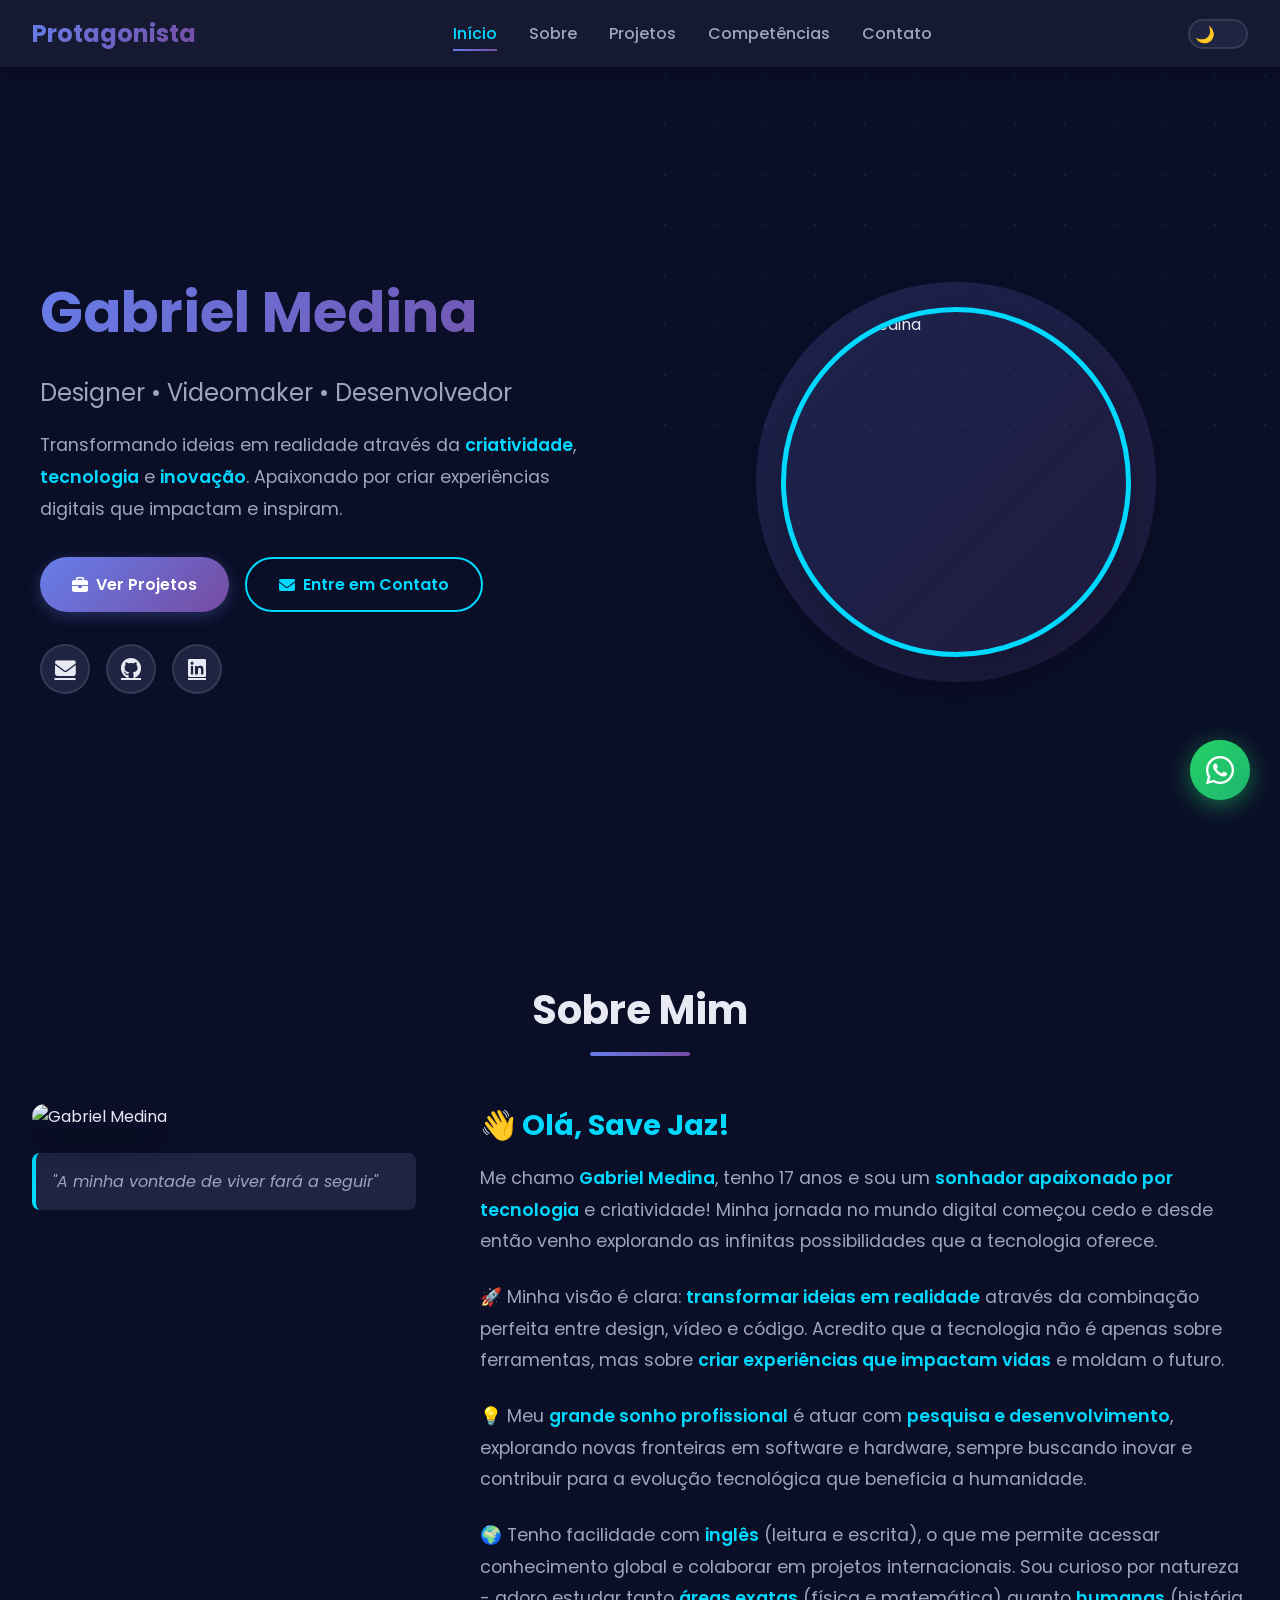
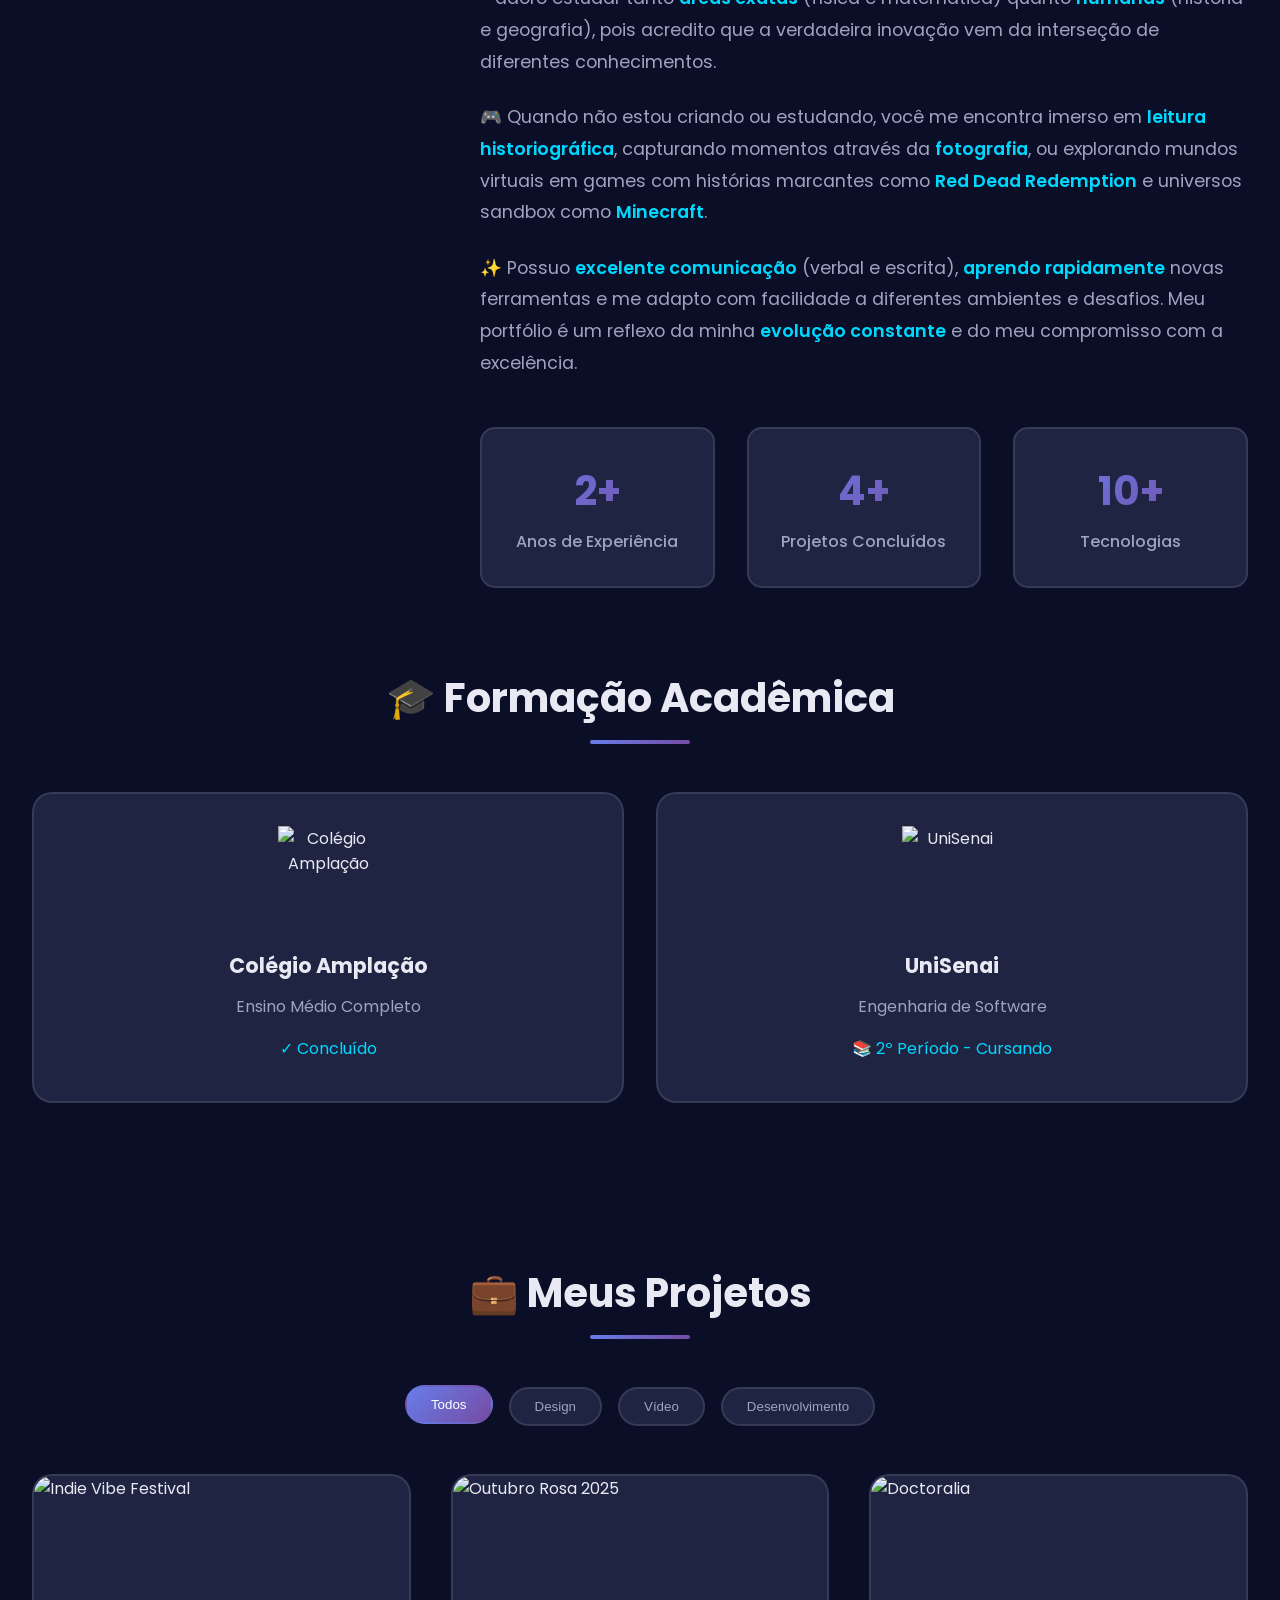
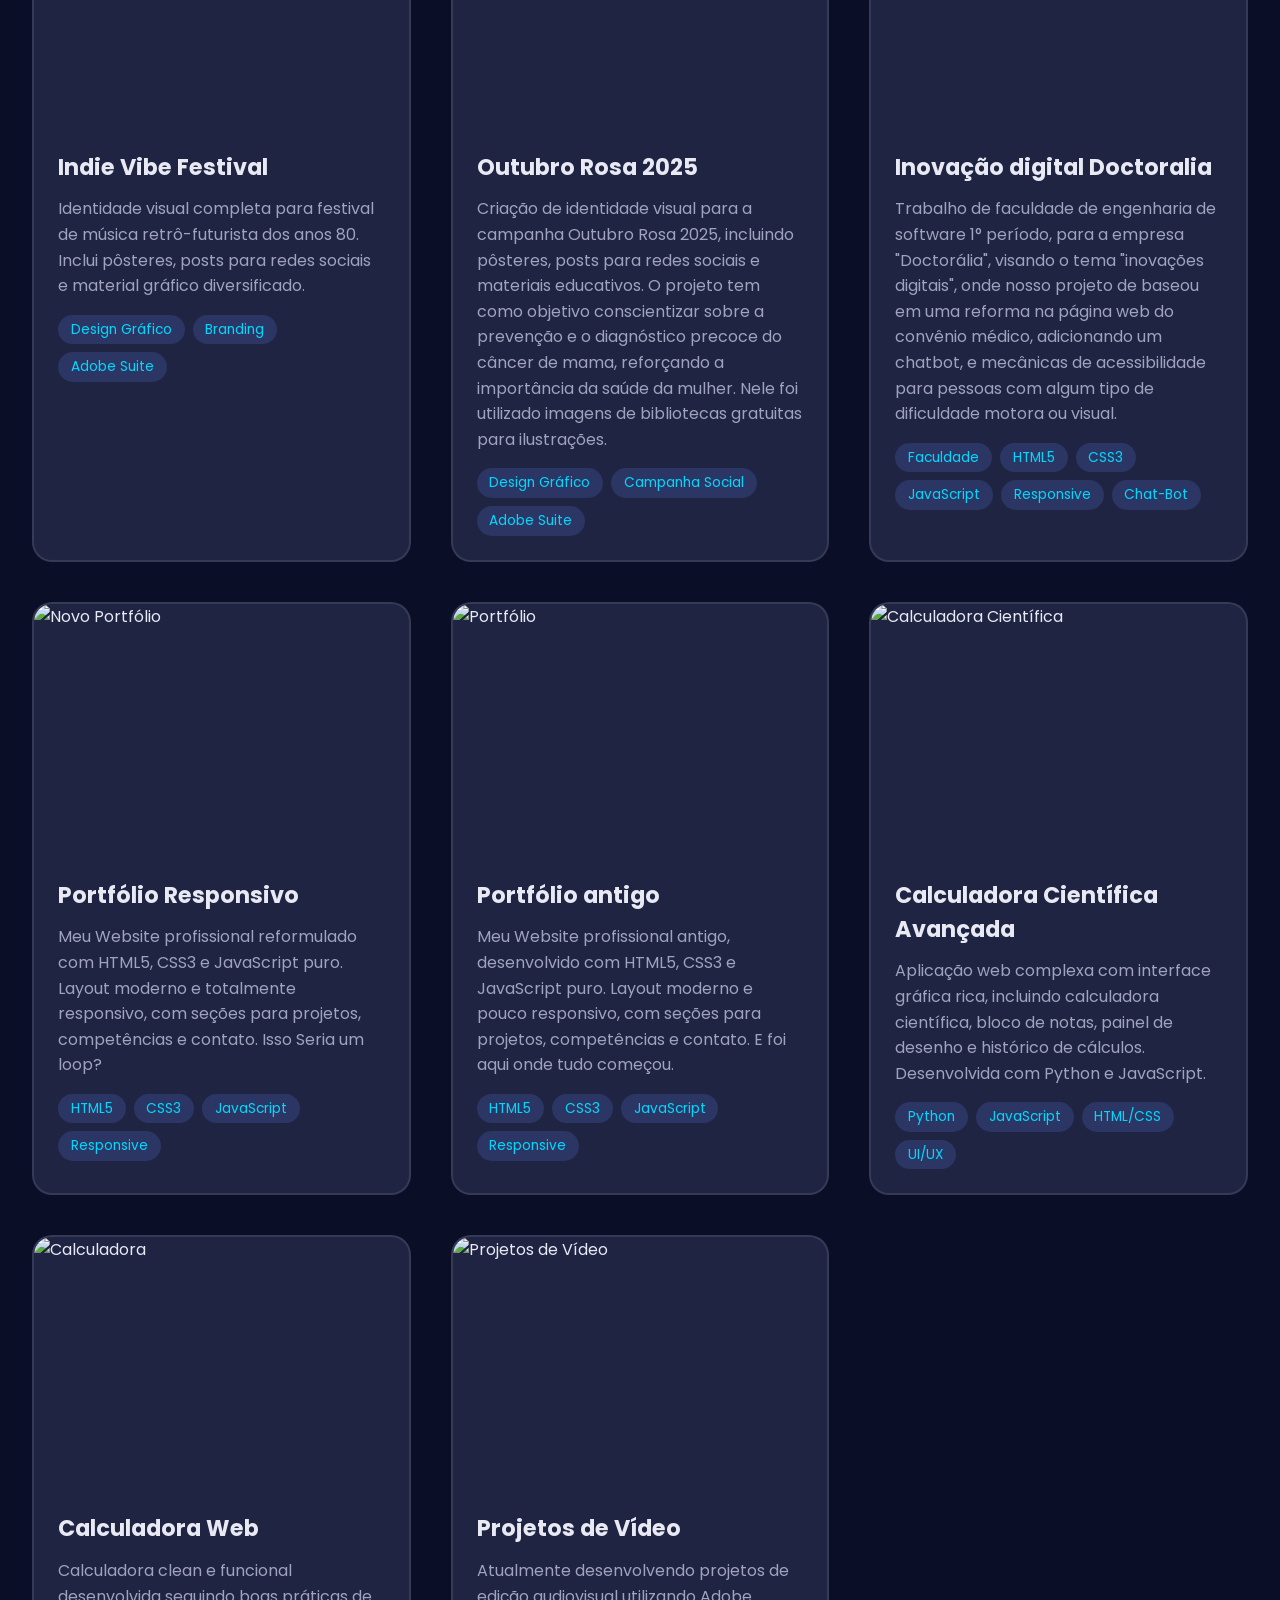
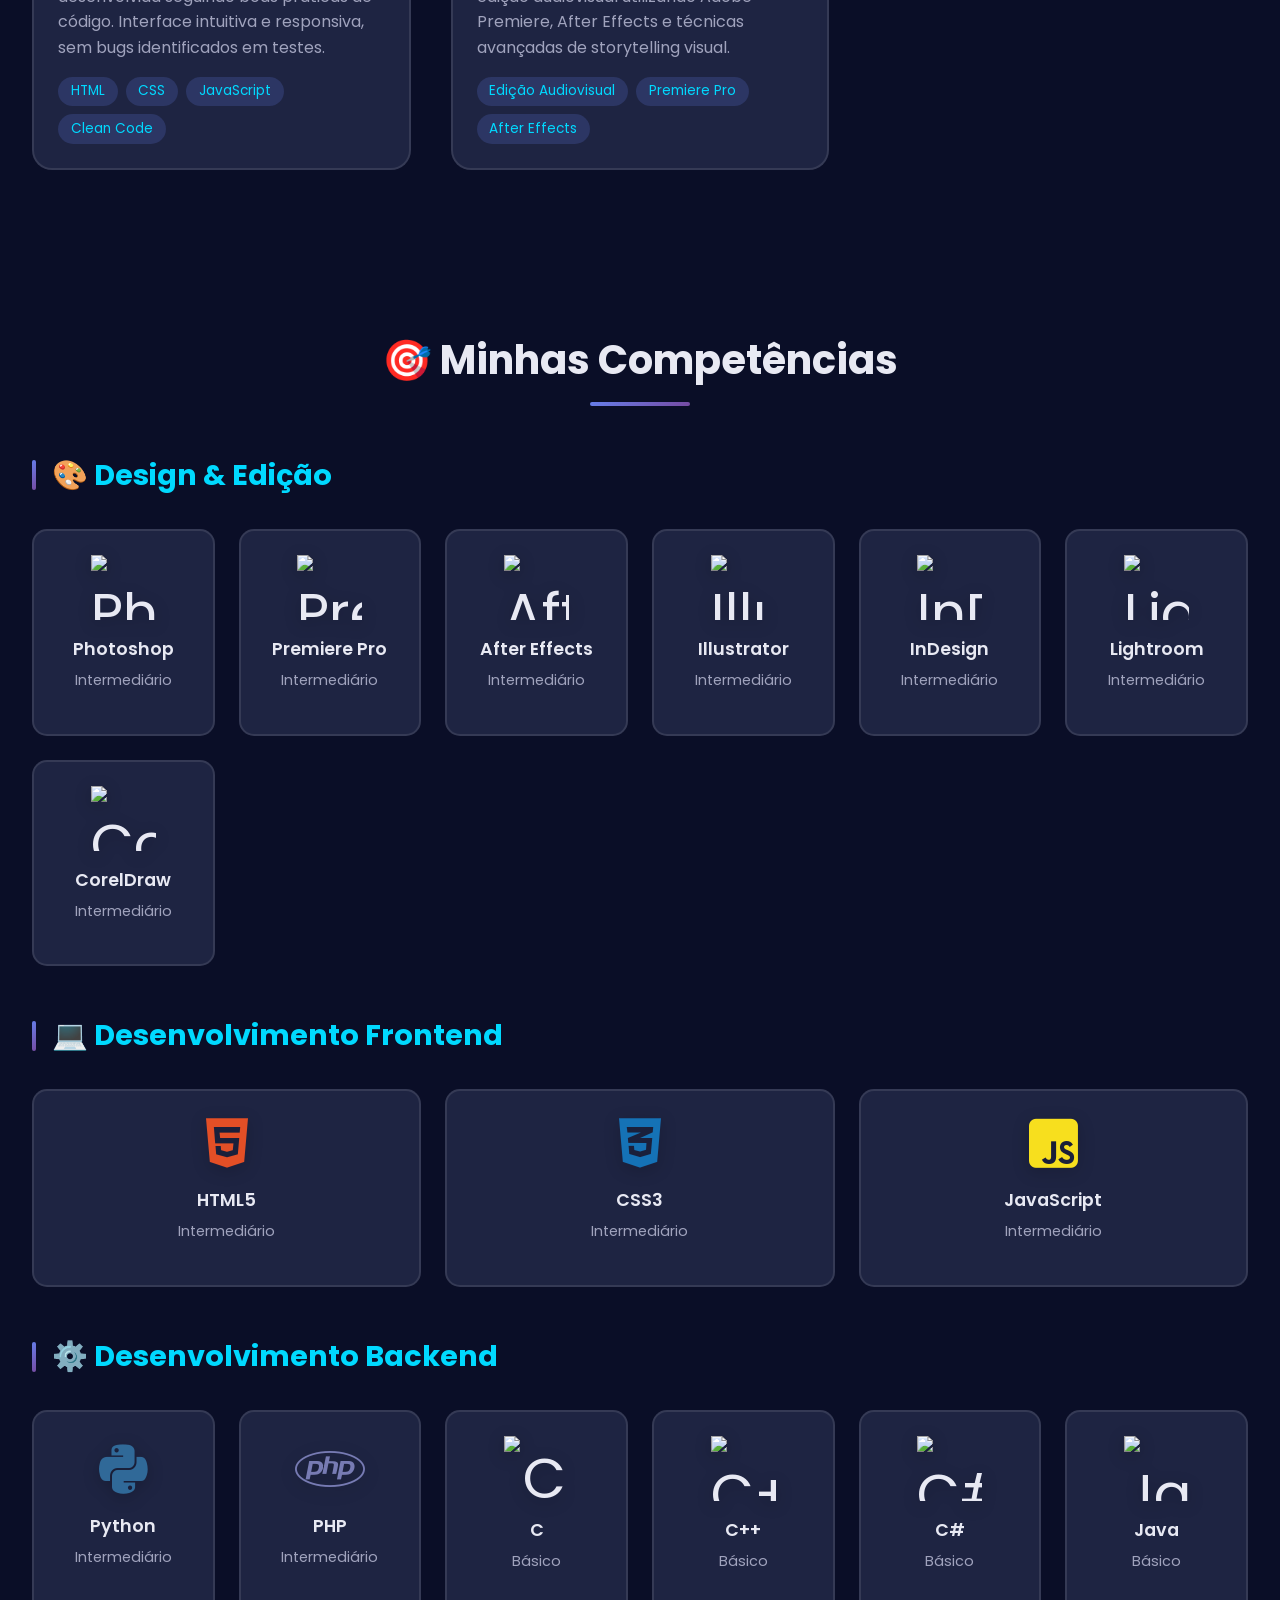
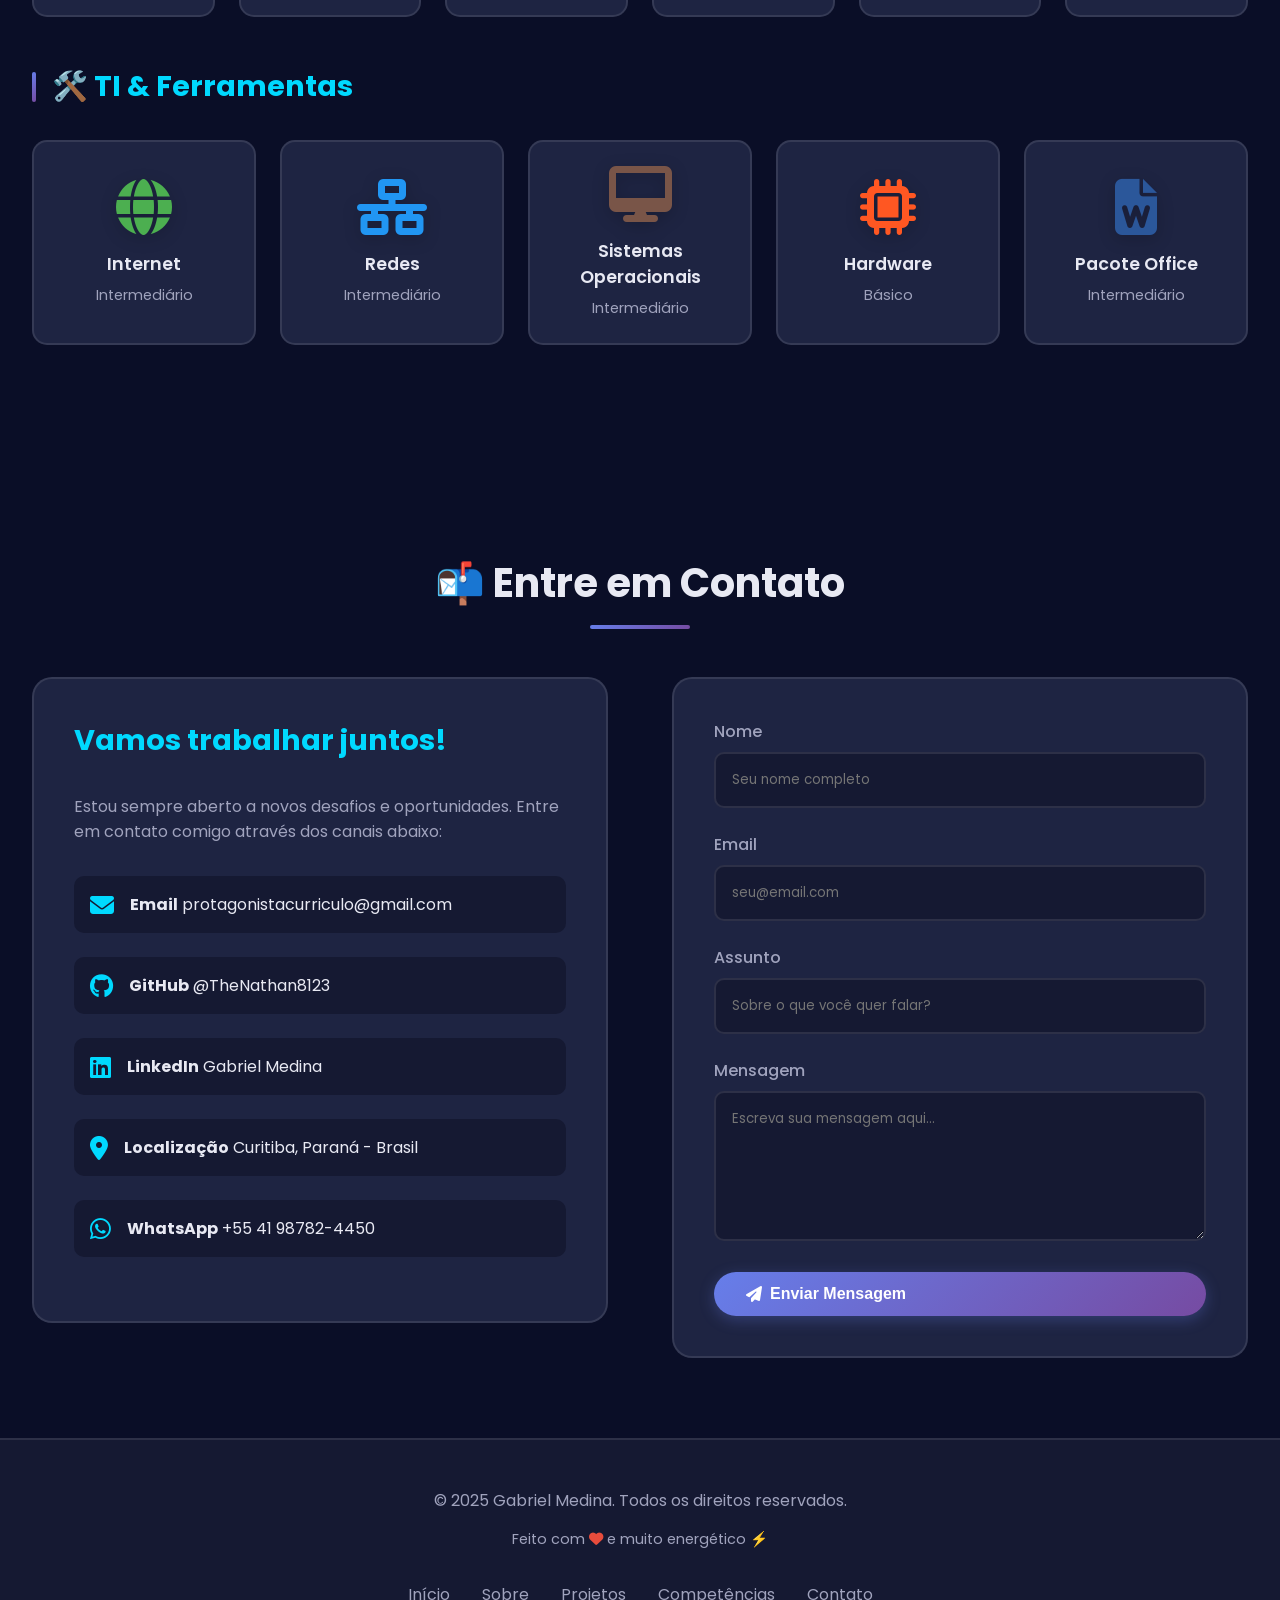
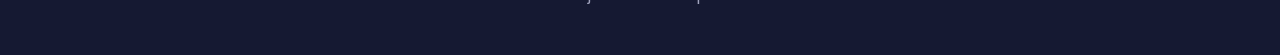
==== index.html @ df94a6fd "arrumando foto de perfil e adicionando projeto Doctoralia" ====
<!DOCTYPE html>
<html lang="pt-BR">

<head>
  <meta charset="UTF-8">
  <meta name="viewport" content="width=device-width, initial-scale=1.0">
  <title>Gabriel Medina | Portfólio Profissional</title>

  <!-- Font Awesome para ícones -->
  <link rel="stylesheet" href="https://cdnjs.cloudflare.com/ajax/libs/font-awesome/6.4.0/css/all.min.css">

  <!-- Google Fonts -->
  <link
    href="https://fonts.googleapis.com/css2?family=Poppins:wght@300;400;600;700&family=Fira+Code:wght@400;500&display=swap"
    rel="stylesheet">

  <!-- CSSPORT -->
  <link rel="stylesheet" href="portfolio.css">

</head>

<body>

  <!-- ==========================================
       HEADER COM NAVEGAÇÃO E THEME TOGGLE
       ========================================== -->
  <header>
    <div class="header-container">
      <div class="logo">Protagonista
      </div>


      <!-- Menu de navegação -->
      <nav id="nav-menu">
        <a href="#hero" class="nav-link active">Início</a>
        <a href="#about" class="nav-link">Sobre</a>
        <a href="#projects" class="nav-link">Projetos</a>
        <a href="#skills" class="nav-link">Competências</a>
        <a href="#contact" class="nav-link">Contato</a>
      </nav>

      <!-- Toggle de Tema e Menu Mobile -->
      <div style="display: flex; align-items: center; gap: 1rem;">
        <div class="theme-toggle" id="theme-toggle"></div>
        <div class="menu-toggle" id="menu-toggle">
          <i class="fas fa-bars"></i>
        </div>
      </div>
    </div>
  </header>

  <!-- ==========================================
       HERO SECTION (Tela Inicial)
       ========================================== -->
  <section class="hero" id="hero">
    <div class="hero-content">
      <!-- Texto principal -->
      <div class="hero-text animate-in">
        <h1>Gabriel Medina</h1>
        <p class="subtitle">Designer • Videomaker • Desenvolvedor</p>
        <p>
          Transformando ideias em realidade através da <span class="highlight">criatividade</span>,
          <span class="highlight">tecnologia</span> e <span class="highlight">inovação</span>.
          Apaixonado por criar experiências digitais que impactam e inspiram.
        </p>

        <!-- Botões de ação -->
        <div class="hero-buttons">
          <a href="#projects" class="btn btn-primary">
            <i class="fas fa-briefcase"></i> Ver Projetos
          </a>
          <a href="#contact" class="btn btn-secondary">
            <i class="fas fa-envelope"></i> Entre em Contato
          </a>
        </div>

        <!-- Links sociais -->
        <div class="social-links">
          <a href="mailto:protagonistacurriculo@gmail.com" title="Email">
            <i class="fas fa-envelope"></i>
          </a>
          <a href="https://github.com/TheNathan8123" target="_blank" title="GitHub">
            <i class="fab fa-github"></i>
          </a>
          <a href="https://www.linkedin.com/in/gabriel-medina-a032272a4" target="_blank" title="LinkedIn">
            <i class="fab fa-linkedin"></i>
          </a>
        </div>
      </div>

      <!-- Imagem do perfil com efeito -->
      <div class="hero-image animate-in">
        <img src="https://res.cloudinary.com/dlamt1afm/image/upload/v1760744303/minha_foto_menor_jpeph6.jpg"
          alt="Gabriel Medina">
      </div>
    </div>
  </section>

  <!-- ==========================================
       SOBRE MIM
       ========================================== -->
  <section id="about">
    <h2 class="section-title">Sobre Mim</h2>

    <div class="about-content">
      <!-- Imagem e citação -->
      <div class="about-image">
        <img src="https://res.cloudinary.com/dlamt1afm/image/upload/v1760744303/minha_foto_menor_jpeph6.jpg"
          alt="Gabriel Medina" id="easter-egg-trigger">

        <!-- Easter Egg Icons -->
        <img src="https://static.wikia.nocookie.net/minecraft_gamepedia/images/2/2d/Plains_Grass_Block.png"
          alt="Minecraft" class="easter-egg-icon" style="width: 70px; height: 70px;">
        <img src="https://upload.wikimedia.org/wikipedia/commons/6/6a/JavaScript-logo.png" alt="JavaScript"
          class="easter-egg-icon" style="width: 70px; height: 70px;">
        <img
          src="https://upload.wikimedia.org/wikipedia/commons/thumb/a/af/Adobe_Photoshop_CC_icon.svg/1200px-Adobe_Photoshop_CC_icon.svg.png"
          alt="JavaScript" class="easter-egg-icon" style="width: 70px; height: 70px;">
        <img src="https://upload.wikimedia.org/wikipedia/commons/d/d5/CSS3_logo_and_wordmark.svg" alt="CSS"
          class="easter-egg-icon" style="width: 70px; height: 70px;">
        <img src="https://upload.wikimedia.org/wikipedia/commons/2/27/PHP-logo.svg" alt="PHP" class="easter-egg-icon"
          style="width: 80px;">
        <img src="https://upload.wikimedia.org/wikipedia/commons/c/c3/Python-logo-notext.svg" alt="Python"
          class="easter-egg-icon" style="width: 70px; height: 70px;">
        <img src="https://i.imgur.com/pUs8XTWg.jpg" alt="Anime" class="easter-egg-icon"
          style="width: 65px; height: 65px; border-radius: 10px;">

        <div class="quote">
          "A minha vontade de viver fará a seguir"
        </div>
      </div>

      <!-- Texto sobre -->
      <div class="about-text">
        <h3>👋 Olá, Save Jaz!</h3>
        <p>
          Me chamo <span class="highlight">Gabriel Medina</span>, tenho 17 anos e sou um
          <span class="highlight">sonhador apaixonado por tecnologia</span> e criatividade!
          Minha jornada no mundo digital começou cedo e desde então venho explorando as infinitas
          possibilidades que a tecnologia oferece.
        </p>

        <p>
          🚀 Minha visão é clara: <span class="highlight">transformar ideias em realidade</span> através
          da combinação perfeita entre design, vídeo e código. Acredito que a tecnologia não é apenas
          sobre ferramentas, mas sobre <span class="highlight">criar experiências que impactam vidas</span>
          e moldam o futuro.
        </p>

        <p>
          💡 Meu <span class="highlight">grande sonho profissional</span> é atuar com
          <span class="highlight">pesquisa e desenvolvimento</span>, explorando novas fronteiras em
          software e hardware, sempre buscando inovar e contribuir para a evolução tecnológica que
          beneficia a humanidade.
        </p>

        <p>
          🌍 Tenho facilidade com <span class="highlight">inglês</span> (leitura e escrita), o que me
          permite acessar conhecimento global e colaborar em projetos internacionais. Sou curioso por
          natureza - adoro estudar tanto <span class="highlight">áreas exatas</span> (física e matemática)
          quanto <span class="highlight">humanas</span> (história e geografia), pois acredito que a
          verdadeira inovação vem da interseção de diferentes conhecimentos.
        </p>

        <p>
          🎮 Quando não estou criando ou estudando, você me encontra imerso em
          <span class="highlight">leitura historiográfica</span>, capturando momentos através da
          <span class="highlight">fotografia</span>, ou explorando mundos virtuais em games com
          histórias marcantes como <span class="highlight">Red Dead Redemption</span> e universos
          sandbox como <span class="highlight">Minecraft</span>.
        </p>

        <p>
          ✨ Possuo <span class="highlight">excelente comunicação</span> (verbal e escrita),
          <span class="highlight">aprendo rapidamente</span> novas ferramentas e me adapto com
          facilidade a diferentes ambientes e desafios. Meu portfólio é um reflexo da minha
          <span class="highlight">evolução constante</span> e do meu compromisso com a excelência.
        </p>

        <!-- Estatísticas/Números -->
        <div class="stats">
          <div class="stat-card">
            <div class="stat-number">2+</div>
            <div class="stat-label">Anos de Experiência</div>
          </div>
          <div class="stat-card">
            <div class="stat-number">4+</div>
            <div class="stat-label">Projetos Concluídos</div>
          </div>
          <div class="stat-card">
            <div class="stat-number">10+</div>
            <div class="stat-label">Tecnologias</div>
          </div>
        </div>
      </div>
    </div>

    <!-- FORMAÇÃO -->
    <h3 class="section-title" style="margin-top: 5rem;">🎓 Formação Acadêmica</h3>
    <div class="education-grid">
      <!-- Colégio Amplação -->
      <div class="education-card">
        <img src="https://encrypted-tbn0.gstatic.com/images?q=tbn:ANd9GcS5AbQn1yc-KKumw5s4kfwlxflmXzmE3r967w&s"
          alt="Colégio Amplação">
        <h3>Colégio Amplação</h3>
        <p>Ensino Médio Completo</p>
        <p style="color: var(--accent-primary); margin-top: 0.5rem;">✓ Concluído</p>
      </div>

      <!-- UniSenai -->
      <div class="education-card">
        <img src="https://encrypted-tbn0.gstatic.com/images?q=tbn:ANd9GcTdyPwF1W7UWvqWSm1xEMLVtTlwFR0ibVaygg&s"
          alt="UniSenai">
        <h3>UniSenai</h3>
        <p>Engenharia de Software</p>
        <p style="color: var(--accent-primary); margin-top: 0.5rem;">📚 2º Período - Cursando</p>
      </div>
    </div>
  </section>

  <!-- ==========================================
       PROJETOS
       ========================================== -->
  <section id="projects">
    <h2 class="section-title">💼 Meus Projetos</h2>

    <!-- Filtros de categoria -->
    <div class="projects-filter">
      <button class="filter-btn active" data-filter="all">Todos</button>
      <button class="filter-btn" data-filter="design">Design</button>
      <button class="filter-btn" data-filter="video">Vídeo</button>
      <button class="filter-btn" data-filter="web">Desenvolvimento</button>
    </div>

    <!-- Grid de projetos -->
    <div class="projects-grid">

      <!-- PROJETO 1: Indie Vibe Festival -->
      <div class="project-card" data-category="design">
        <div class="project-image">
          <img src="https://res.cloudinary.com/dlamt1afm/image/upload/v1759100486/ivf_poster_fundo_1_l6nufb.png"
            alt="Indie Vibe Festival" class="zoom-img">
          <div class="project-overlay">
            <a href="https://drive.google.com/drive/folders/1cVZg841E3bV4MMjUBk_ux0wYjgy36Xk_?usp=drive_link"
              target="_blank" title="Ver no Drive">
              <i class="fas fa-external-link-alt"></i>
            </a>
            <a href="#" class="zoom-trigger" title="Visualizar">
              <i class="fas fa-search-plus"></i>
            </a>
          </div>
        </div>
        <div class="project-info">
          <h3>Indie Vibe Festival</h3>
          <p>Identidade visual completa para festival de música retrô-futurista dos anos 80. Inclui pôsteres, posts para
            redes sociais e material gráfico diversificado.</p>
          <div class="project-tags">
            <span class="tag">Design Gráfico</span>
            <span class="tag">Branding</span>
            <span class="tag">Adobe Suite</span>
          </div>
        </div>
      </div>

      <!-- PROJETO DESIGN: Outubro Rosa 2025 -->
      <div class="project-card" data-category="design">
        <div class="project-image">
          <img src="https://res.cloudinary.com/dlamt1afm/image/upload/v1760400943/toquesalva_q9xszz.png"
            alt="Outubro Rosa 2025" class="zoom-img">
          <div class="project-overlay">
            <a href="https://drive.google.com/drive/folders/1RJX-UkRfitBUxXVG8rQRqcybQMGe6_Wd?usp=drive_link"
              target="_blank" title="Ver no Drive">
              <i class="fas fa-external-link-alt"></i>
            </a>
            <a href="#" class="zoom-trigger" title="Visualizar">
              <i class="fas fa-search-plus"></i>
            </a>
          </div>
        </div>
        <div class="project-info">
          <h3>Outubro Rosa 2025</h3>
          <p>Criação de identidade visual para a campanha Outubro Rosa 2025, incluindo pôsteres, posts para
            redes
            sociais e materiais educativos. O projeto tem como objetivo conscientizar sobre a prevenção e o diagnóstico
            precoce do câncer de mama, reforçando a importância da saúde da mulher. Nele foi utilizado imagens de
            bibliotecas gratuitas para ilustrações.</p>
          <div class="project-tags">
            <span class="tag">Design Gráfico</span>
            <span class="tag">Campanha Social</span>
            <span class="tag">Adobe Suite</span>
          </div>
        </div>
      </div>

      <!-- PROJETO DESENVOLVIMENTO: Inovação digital para a doctoralia -->
      <div class="project-card" data-category="web">
        <div class="project-image">
          <img
            src="https://res.cloudinary.com/dlamt1afm/image/upload/v1760483871/3cb35bbc-a4fe-46c6-99a2-2ac49e8160d2.png"
            alt="Doctoralia" class="zoom-img">
          <div class="project-overlay">
            <a href="https://thenathan8123.github.io/doctoralia_project/" target="_blank" title="Ver Projeto">
              <i class="fas fa-external-link-alt"></i>
            </a>
            <a href="https://github.com/TheNathan8123" target="_blank" title="Ver Código">
              <i class="fab fa-github"></i>
            </a>
          </div>
        </div>
        <div class="project-info">
          <h3>Inovação digital Doctoralia</h3>
          <p>Trabalho de faculdade de engenharia de software 1° período, para a empresa "Doctorália",
            visando o tema "inovações digitais", onde nosso projeto de baseou em uma reforma
            na página web do convênio médico, adicionando um chatbot, e mecânicas de
            acessibilidade para pessoas com algum tipo de dificuldade motora ou visual.</p>
          <div class="project-tags">
            <span class="tag">Faculdade</span>
            <span class="tag">HTML5</span>
            <span class="tag">CSS3</span>
            <span class="tag">JavaScript</span>
            <span class="tag">Responsive</span>
            <span class="tag">Chat-Bot</span>
          </div>
        </div>
      </div>

      <!-- PROJETO DESENVOLVIMENTO: Novo Portfólio HTML Melhorado -->
      <div class="project-card" data-category="web">
        <div class="project-image">
          <img
            src="https://res.cloudinary.com/dlamt1afm/image/upload/v1760743238/ff613e3d-4ea0-4c9d-81e0-81927a9c087e.png"
            alt="Novo Portfólio" class="zoom-img">
          <div class="project-overlay">
            <a href="https://thenathan8123.github.io/portfolio" target="_blank" title="Ver Projeto">
              <i class="fas fa-external-link-alt"></i>
            </a>
            <a href="https://github.com/TheNathan8123" target="_blank" title="Ver Código">
              <i class="fab fa-github"></i>
            </a>
          </div>
        </div>
        <div class="project-info">
          <h3>Portfólio Responsivo</h3>
          <p>Meu Website profissional reformulado com HTML5, CSS3 e JavaScript puro. Layout moderno e totalmente
            responsivo, com seções para projetos, competências e contato. Isso Seria um loop?</p>
          <div class="project-tags">
            <span class="tag">HTML5</span>
            <span class="tag">CSS3</span>
            <span class="tag">JavaScript</span>
            <span class="tag">Responsive</span>
          </div>
        </div>
      </div>

      <!-- PROJETO 2: Portfólio HTML -->
      <div class="project-card" data-category="web">
        <div class="project-image">
          <img
            src="https://res.cloudinary.com/dlamt1afm/image/upload/v1760743717/3d35472b-f659-402e-86f5-1b4fb0208fb3.png"
            alt="Portfólio" class="zoom-img">
          <div class="project-overlay">
            <a href="https://thenathan8123.github.io/old_portfolio" target="_blank" title="Ver Projeto">
              <i class="fas fa-external-link-alt"></i>
            </a>
            <a href="https://github.com/TheNathan8123" target="_blank" title="Ver Código">
              <i class="fab fa-github"></i>
            </a>
          </div>
        </div>
        <div class="project-info">
          <h3>Portfólio antigo</h3>
          <p>Meu Website profissional antigo, desenvolvido com HTML5, CSS3 e JavaScript puro. Layout moderno e pouco
            responsivo, com seções para projetos, competências e contato. E foi aqui onde tudo começou.</p>
          <div class="project-tags">
            <span class="tag">HTML5</span>
            <span class="tag">CSS3</span>
            <span class="tag">JavaScript</span>
            <span class="tag">Responsive</span>
          </div>
        </div>
      </div>

      <!-- PROJETO 3: Calculadora Científica -->
      <div class="project-card" data-category="web">
        <div class="project-image">
          <img
            src="https://res.cloudinary.com/dlamt1afm/image/upload/v1759644278/Captura_de_tela_2025-10-05_025545_lny6gf.png"
            alt="Calculadora Científica" class="zoom-img">
          <div class="project-overlay">
            <a href="https://thenathan8123.github.io/calculadoracientifica" target="_blank" title="Ver Projeto">
              <i class="fas fa-external-link-alt"></i>
            </a>
            <a href="https://github.com/TheNathan8123" target="_blank" title="Ver Código">
              <i class="fab fa-github"></i>
            </a>
          </div>
        </div>
        <div class="project-info">
          <h3>Calculadora Científica Avançada</h3>
          <p>Aplicação web complexa com interface gráfica rica, incluindo calculadora científica, bloco de notas, painel
            de desenho e histórico de cálculos. Desenvolvida com Python e JavaScript.</p>
          <div class="project-tags">
            <span class="tag">Python</span>
            <span class="tag">JavaScript</span>
            <span class="tag">HTML/CSS</span>
            <span class="tag">UI/UX</span>
          </div>
        </div>
      </div>

      <!-- PROJETO 4: Calculadora Simples -->
      <div class="project-card" data-category="web">
        <div class="project-image">
          <img
            src="https://res.cloudinary.com/dlamt1afm/image/upload/v1759690732/Captura_de_tela_2025-10-05_155107_wrkhuj.png"
            alt="Calculadora" class="zoom-img">
          <div class="project-overlay">
            <a href="https://thenathan8123.github.io/calculadora" target="_blank" title="Ver Projeto">
              <i class="fas fa-external-link-alt"></i>
            </a>
            <a href="https://github.com/TheNathan8123" target="_blank" title="Ver Código">
              <i class="fab fa-github"></i>
            </a>
          </div>
        </div>
        <div class="project-info">
          <h3>Calculadora Web</h3>
          <p>Calculadora clean e funcional desenvolvida seguindo boas práticas de código. Interface intuitiva e
            responsiva, sem bugs identificados em testes.</p>
          <div class="project-tags">
            <span class="tag">HTML</span>
            <span class="tag">CSS</span>
            <span class="tag">JavaScript</span>
            <span class="tag">Clean Code</span>
          </div>
        </div>
      </div>

      <!-- PROJETO 5: Em Desenvolvimento (Vídeo) -->
      <div class="project-card" data-category="video">
        <div class="project-image">
          <img src="https://i.pinimg.com/474x/8e/fa/be/8efabe8d7388409a200fdd8fa69e6530.jpg" alt="Projetos de Vídeo"
            class="zoom-img">
          <div class="project-overlay">
            <a href="" target="_blank" title="Ver no Youtube">
              <i class="fas fa-external-link-alt"></i>
            </a>
            <a href="#" class="zoom-trigger" title="Visualizar">
              <i class="fas fa-search-plus"></i>
            </a>
          </div>
        </div>
        <div class="project-info">
          <h3>Projetos de Vídeo</h3>
          <p>Atualmente desenvolvendo projetos de edição audiovisual utilizando Adobe Premiere, After Effects e técnicas
            avançadas de storytelling visual.</p>
          <div class="project-tags">
            <span class="tag">Edição Audiovisual</span>
            <span class="tag">Premiere Pro</span>
            <span class="tag">After Effects</span>
          </div>
        </div>
      </div>

      <!-- 
        ADICIONE MAIS PROJETOS AQUI SEGUINDO O MESMO PADRÃO:
        - Copie todo o bloco <div class="project-card">...</div>
        - Altere data-category para: "design", "video" ou "web"
        - Substitua as imagens, títulos, descrições e tags
        - Atualize os links nos botões do overlay
      -->

    </div>
  </section>

  <!-- ==========================================
       COMPETÊNCIAS/SKILLS
       ========================================== -->
  <section id="skills">
    <h2 class="section-title">🎯 Minhas Competências</h2>

    <div class="skills-container">

      <!-- DESIGN -->
      <div class="skill-category">
        <h3>🎨 Design & Edição</h3>
        <div class="skills-grid">

          <!-- Adobe Photoshop -->
          <div class="skill-card">
            <img
              src="https://upload.wikimedia.org/wikipedia/commons/thumb/a/af/Adobe_Photoshop_CC_icon.svg/1024px-Adobe_Photoshop_CC_icon.svg.png"
              alt="Photoshop">
            <h4>Photoshop</h4>
            <p class="skill-level">Intermediário</p>
            <div class="skill-bar">
              <div class="skill-progress" data-progress="70"></div>
            </div>
          </div>

          <!-- Adobe Premiere -->
          <div class="skill-card">
            <img
              src="https://upload.wikimedia.org/wikipedia/commons/thumb/4/40/Adobe_Premiere_Pro_CC_icon.svg/2101px-Adobe_Premiere_Pro_CC_icon.svg.png"
              alt="Premiere">
            <h4>Premiere Pro</h4>
            <p class="skill-level">Intermediário</p>
            <div class="skill-bar">
              <div class="skill-progress" data-progress="70"></div>
            </div>
          </div>

          <!-- After Effects -->
          <div class="skill-card">
            <img
              src="https://upload.wikimedia.org/wikipedia/commons/thumb/c/cb/Adobe_After_Effects_CC_icon.svg/1200px-Adobe_After_Effects_CC_icon.svg.png"
              alt="After Effects">
            <h4>After Effects</h4>
            <p class="skill-level">Intermediário</p>
            <div class="skill-bar">
              <div class="skill-progress" data-progress="65"></div>
            </div>
          </div>

          <!-- Illustrator -->
          <div class="skill-card">
            <img
              src="https://upload.wikimedia.org/wikipedia/commons/thumb/f/fb/Adobe_Illustrator_CC_icon.svg/1024px-Adobe_Illustrator_CC_icon.svg.png"
              alt="Illustrator">
            <h4>Illustrator</h4>
            <p class="skill-level">Intermediário</p>
            <div class="skill-bar">
              <div class="skill-progress" data-progress="70"></div>
            </div>
          </div>

          <!-- InDesign -->
          <div class="skill-card">
            <img
              src="https://upload.wikimedia.org/wikipedia/commons/thumb/4/48/Adobe_InDesign_CC_icon.svg/1200px-Adobe_InDesign_CC_icon.svg.png"
              alt="InDesign">
            <h4>InDesign</h4>
            <p class="skill-level">Intermediário</p>
            <div class="skill-bar">
              <div class="skill-progress" data-progress="65"></div>
            </div>
          </div>

          <!-- Lightroom -->
          <div class="skill-card">
            <img
              src="https://upload.wikimedia.org/wikipedia/commons/thumb/b/b6/Adobe_Photoshop_Lightroom_CC_logo.svg/2101px-Adobe_Photoshop_Lightroom_CC_logo.svg.png"
              alt="Lightroom">
            <h4>Lightroom</h4>
            <p class="skill-level">Intermediário</p>
            <div class="skill-bar">
              <div class="skill-progress" data-progress="70"></div>
            </div>
          </div>

          <!-- CorelDraw -->
          <div class="skill-card">
            <img src="https://brandlogos.net/wp-content/uploads/2025/03/coreldraw-logo_brandlogos.net_96dfz-512x512.png"
              alt="CorelDraw">
            <h4>CorelDraw</h4>
            <p class="skill-level">Intermediário</p>
            <div class="skill-bar">
              <div class="skill-progress" data-progress="70"></div>
            </div>
          </div>

        </div>
      </div>

      <!-- DESENVOLVIMENTO FRONTEND -->
      <div class="skill-category">
        <h3>💻 Desenvolvimento Frontend</h3>
        <div class="skills-grid">

          <div class="skill-card">
            <i class="fab fa-html5" style="color: #e34f26;"></i>
            <h4>HTML5</h4>
            <p class="skill-level">Intermediário</p>
            <div class="skill-bar">
              <div class="skill-progress" data-progress="75"></div>
            </div>
          </div>

          <div class="skill-card">
            <i class="fab fa-css3-alt" style="color: #1572b6;"></i>
            <h4>CSS3</h4>
            <p class="skill-level">Intermediário</p>
            <div class="skill-bar">
              <div class="skill-progress" data-progress="75"></div>
            </div>
          </div>

          <div class="skill-card">
            <i class="fab fa-js-square" style="color: #f7df1e;"></i>
            <h4>JavaScript</h4>
            <p class="skill-level">Intermediário</p>
            <div class="skill-bar">
              <div class="skill-progress" data-progress="70"></div>
            </div>
          </div>

        </div>
      </div>

      <!-- DESENVOLVIMENTO BACKEND -->
      <div class="skill-category">
        <h3>⚙️ Desenvolvimento Backend</h3>
        <div class="skills-grid">

          <div class="skill-card">
            <i class="fab fa-python" style="color: #306998;"></i>
            <h4>Python</h4>
            <p class="skill-level">Intermediário</p>
            <div class="skill-bar">
              <div class="skill-progress" data-progress="70"></div>
            </div>
          </div>

          <div class="skill-card">
            <i class="fab fa-php" style="color: #777bb3;"></i>
            <h4>PHP</h4>
            <p class="skill-level">Intermediário</p>
            <div class="skill-bar">
              <div class="skill-progress" data-progress="65"></div>
            </div>
          </div>

          <div class="skill-card">
            <img src="https://upload.wikimedia.org/wikipedia/commons/1/18/C_Programming_Language.svg" alt="C">
            <h4>C</h4>
            <p class="skill-level">Básico</p>
            <div class="skill-bar">
              <div class="skill-progress" data-progress="40"></div>
            </div>
          </div>

          <div class="skill-card">
            <img src="https://upload.wikimedia.org/wikipedia/commons/1/18/ISO_C%2B%2B_Logo.svg" alt="C++">
            <h4>C++</h4>
            <p class="skill-level">Básico</p>
            <div class="skill-bar">
              <div class="skill-progress" data-progress="40"></div>
            </div>
          </div>

          <div class="skill-card">
            <img src="https://upload.wikimedia.org/wikipedia/commons/4/4f/Csharp_Logo.png" alt="C#">
            <h4>C#</h4>
            <p class="skill-level">Básico</p>
            <div class="skill-bar">
              <div class="skill-progress" data-progress="35"></div>
            </div>
          </div>

          <div class="skill-card">
            <img
              src="https://images.sftcdn.net/images/t_app-icon-m/p/2f4c04f4-96d0-11e6-9830-00163ed833e7/3163796423/java-runtime-environment-logo.png"
              alt="Java">
            <h4>Java</h4>
            <p class="skill-level">Básico</p>
            <div class="skill-bar">
              <div class="skill-progress" data-progress="35"></div>
            </div>
          </div>

        </div>
      </div>

      <!-- TI & FERRAMENTAS -->
      <div class="skill-category">
        <h3>🛠️ TI & Ferramentas</h3>
        <div class="skills-grid">

          <div class="skill-card">
            <i class="fas fa-globe" style="color: #4caf50;"></i>
            <h4>Internet</h4>
            <p class="skill-level">Intermediário</p>
          </div>

          <div class="skill-card">
            <i class="fas fa-network-wired" style="color: #2196f3;"></i>
            <h4>Redes</h4>
            <p class="skill-level">Intermediário</p>
          </div>

          <div class="skill-card">
            <i class="fas fa-desktop" style="color: #795548;"></i>
            <h4>Sistemas Operacionais</h4>
            <p class="skill-level">Intermediário</p>
          </div>

          <div class="skill-card">
            <i class="fas fa-microchip" style="color: #ff5722;"></i>
            <h4>Hardware</h4>
            <p class="skill-level">Básico</p>
          </div>

          <div class="skill-card">
            <i class="fas fa-file-word" style="color: #2b579a;"></i>
            <h4>Pacote Office</h4>
            <p class="skill-level">Intermediário</p>
          </div>

        </div>
      </div>

      <!-- 
        ADICIONE MAIS CATEGORIAS DE SKILLS AQUI:
        - Copie todo o bloco <div class="skill-category">...</div>
        - Altere o h3 para o nome da nova categoria
        - Adicione novos skill-cards dentro de skills-grid
      -->

    </div>
  </section>

  <!-- ==========================================
       CONTATO
       ========================================== -->
  <section id="contact">
    <h2 class="section-title">📬 Entre em Contato</h2>

    <div class="contact-content">

      <!-- Informações de contato -->
      <div class="contact-info">
        <h3>Vamos trabalhar juntos!</h3>
        <p style="color: var(--text-secondary); margin-bottom: 2rem;">
          Estou sempre aberto a novos desafios e oportunidades. Entre em contato comigo através dos canais abaixo:
        </p>

        <div class="contact-item">
          <i class="fas fa-envelope"></i>
          <div>
            <strong>Email</strong>
            <a href="mailto:protagonistacurriculo@gmail.com">protagonistacurriculo@gmail.com</a>
          </div>
        </div>

        <div class="contact-item">
          <i class="fab fa-github"></i>
          <div>
            <strong>GitHub</strong>
            <a href="https://github.com/TheNathan8123" target="_blank">@TheNathan8123</a>
          </div>
        </div>

        <div class="contact-item">
          <i class="fab fa-linkedin"></i>
          <div>
            <strong>LinkedIn</strong>
            <a href="https://www.linkedin.com/in/gabriel-medina-a032272a4" target="_blank">Gabriel Medina</a>
          </div>
        </div>

        <div class="contact-item">
          <i class="fas fa-map-marker-alt"></i>
          <div>
            <strong>Localização</strong>
            <span>Curitiba, Paraná - Brasil</span>
          </div>
        </div>

        <div class="contact-item">
          <i class="fab fa-whatsapp"></i>
          <div>
            <strong>WhatsApp</strong>
            <a href="https://wa.me/5541987824450?text=Olá!%20Vim%20através%20do%20seu%20portfólio!" target="_blank">+55
              41 98782-4450</a>
          </div>
        </div>

      </div>

      <!-- Formulário de contato -->
      <div class="contact-form">
        <form id="contact-form">
          <div class="form-group">
            <label for="name">Nome</label>
            <input type="text" id="name" name="name" required placeholder="Seu nome completo">
          </div>

          <div class="form-group">
            <label for="email">Email</label>
            <input type="email" id="email" name="email" required placeholder="seu@email.com">
          </div>

          <div class="form-group">
            <label for="subject">Assunto</label>
            <input type="text" id="subject" name="subject" required placeholder="Sobre o que você quer falar?">
          </div>

          <div class="form-group">
            <label for="message">Mensagem</label>
            <textarea id="message" name="message" required placeholder="Escreva sua mensagem aqui..."></textarea>
          </div>

          <button type="submit" class="btn btn-primary" style="width: 100%;">
            <i class="fas fa-paper-plane"></i> Enviar Mensagem
          </button>
        </form>
      </div>

    </div>
  </section>

  <!-- ==========================================
       FOOTER
       ========================================== -->
  <footer>
    <p>&copy; 2025 Gabriel Medina. Todos os direitos reservados.</p>
    <p style="font-size: 0.9rem; margin-top: 0.5rem;">
      Feito com <i class="fas fa-heart" style="color: #e74c3c;"></i> e muito energético ⚡
    </p>

    <div class="footer-links">
      <a href="#hero">Início</a>
      <a href="#about">Sobre</a>
      <a href="#projects">Projetos</a>
      <a href="#skills">Competências</a>
      <a href="#contact">Contato</a>
    </div>
  </footer>

  <!-- Botão Scroll to Top -->
  <div class="scroll-top" id="scroll-top">
    <i class="fas fa-arrow-up"></i>
  </div>

  <!-- Botão WhatsApp Flutuante -->
  <a href="https://wa.me/5541987824450?text=Olá!%20Vim%20através%20do%20seu%20portfólio!" class="whatsapp-float"
    target="_blank" rel="noopener noreferrer" title="Fale comigo no WhatsApp">
    <i class="fab fa-whatsapp"></i>
    <span class="whatsapp-tooltip">Fale comigo!</span>
  </a>

  <!-- Modal para imagens -->
  <div class="modal" id="image-modal">
    <span class="modal-close" id="modal-close">&times;</span>
    <img src="" alt="Imagem ampliada" id="modal-image">
  </div>

  <!-- ==========================================
       JAVASCRIPT
       ========================================== -->
  <script src="portfolio.js"></script>


</body>

</html>
---- portfolio.css ----
/* ==========================================
       RESET E VARIÁVEIS CSS
       ========================================== */
    * {
      margin: 0;
      padding: 0;
      box-sizing: border-box;
    }

    :root {
      /* Cores Tema Escuro (Padrão) */
      --bg-primary: #0a0e27;
      --bg-secondary: #151932;
      --bg-card: #1e2442;
      --text-primary: #e8e9f3;
      --text-secondary: #a0a3bd;
      --accent-primary: #00d9ff;
      --accent-secondary: #7b2ff7;
      --accent-gradient: linear-gradient(135deg, #667eea 0%, #764ba2 100%);
      --shadow: rgba(0, 0, 0, 0.3);
      --border: rgba(255, 255, 255, 0.1);
    }

    /* Cores Tema Claro */
    [data-theme="light"] {
      --bg-primary: #f5f7fa;
      --bg-secondary: #ffffff;
      --bg-card: #ffffff;
      --text-primary: #1a1a2e;
      --text-secondary: #4a5568;
      --accent-primary: #0066cc;
      --accent-secondary: #6b46c1;
      --accent-gradient: linear-gradient(135deg, #667eea 0%, #764ba2 100%);
      --shadow: rgba(0, 0, 0, 0.1);
      --border: rgba(0, 0, 0, 0.1);
    }

    body {
      font-family: 'Poppins', sans-serif;
      background: var(--bg-primary);
      color: var(--text-primary);
      overflow-x: hidden;
      transition: background 0.3s ease, color 0.3s ease;
    }

    /* ==========================================
       ANIMAÇÕES GLOBAIS
       ========================================== */
    @keyframes fadeInUp {
      from {
        opacity: 0;
        transform: translateY(30px);
      }

      to {
        opacity: 1;
        transform: translateY(0);
      }
    }

    @keyframes fadeInLeft {
      from {
        opacity: 0;
        transform: translateX(-30px);
      }

      to {
        opacity: 1;
        transform: translateX(0);
      }
    }

    @keyframes fadeInRight {
      from {
        opacity: 0;
        transform: translateX(30px);
      }

      to {
        opacity: 1;
        transform: translateX(0);
      }
    }

    @keyframes pulse {

      0%,
      100% {
        transform: scale(1);
      }

      50% {
        transform: scale(1.05);
      }
    }

    @keyframes float {

      0%,
      100% {
        transform: translateY(0px);
      }

      50% {
        transform: translateY(-10px);
      }
    }

    .animate-in {
      animation: fadeInUp 0.6s ease forwards;
      opacity: 0;
    }

    /* ==========================================
       HEADER COM TEMA TOGGLE
       ========================================== */
    header {
      position: fixed;
      top: 0;
      width: 100%;
      background: var(--bg-secondary);
      backdrop-filter: blur(10px);
      box-shadow: 0 2px 20px var(--shadow);
      z-index: 1000;
      transition: all 0.3s ease;
    }

    .header-container {
      max-width: 1400px;
      margin: 0 auto;
      padding: 1rem 2rem;
      display: flex;
      justify-content: space-between;
      align-items: center;
    }

    .logo {
      font-size: 1.5rem;
      font-weight: 700;
      background: var(--accent-gradient);
      -webkit-background-clip: text;
      -webkit-text-fill-color: transparent;
      background-clip: text;
    }

    /* Navegação Desktop */
    nav {
      display: flex;
      gap: 2rem;
      align-items: center;
    }

    nav a {
      color: var(--text-secondary);
      text-decoration: none;
      font-weight: 500;
      position: relative;
      transition: color 0.3s ease;
    }

    nav a::after {
      content: '';
      position: absolute;
      bottom: -5px;
      left: 0;
      width: 0;
      height: 2px;
      background: var(--accent-gradient);
      transition: width 0.3s ease;
    }

    nav a:hover,
    nav a.active {
      color: var(--accent-primary);
    }

    nav a:hover::after,
    nav a.active::after {
      width: 100%;
    }

    /* Toggle Tema */
    .theme-toggle {
      background: var(--bg-card);
      border: 2px solid var(--border);
      border-radius: 50px;
      width: 60px;
      height: 30px;
      cursor: pointer;
      position: relative;
      transition: all 0.3s ease;
    }

    .theme-toggle::before {
      content: '🌙';
      position: absolute;
      top: 50%;
      left: 5px;
      transform: translateY(-50%);
      font-size: 1rem;
      transition: all 0.3s ease;
    }

    [data-theme="light"] .theme-toggle::before {
      content: '☀️';
      left: 30px;
    }

    .theme-toggle:hover {
      transform: scale(1.1);
    }

    /* Menu Mobile */
    .menu-toggle {
      display: none;
      font-size: 1.5rem;
      cursor: pointer;
      color: var(--text-primary);
    }

    /* ==========================================
       HERO SECTION COM PARALLAX
       ========================================== */
    .hero {
      min-height: 100vh;
      display: flex;
      align-items: center;
      justify-content: center;
      padding: 6rem 2rem 2rem;
      position: relative;
      overflow: hidden;
    }

    /* Efeito de partículas/background animado */
    .hero::before {
      content: '';
      position: absolute;
      top: -50%;
      right: -50%;
      width: 100%;
      height: 100%;
      background: radial-gradient(circle, var(--accent-primary) 1px, transparent 1px);
      background-size: 50px 50px;
      opacity: 0.1;
      animation: float 20s infinite linear;
    }

    .hero-content {
      max-width: 1200px;
      display: grid;
      grid-template-columns: 1fr 1fr;
      gap: 4rem;
      align-items: center;
      position: relative;
      z-index: 1;
    }

    .hero-text h1 {
      font-size: 3.5rem;
      font-weight: 700;
      margin-bottom: 1rem;
      background: var(--accent-gradient);
      -webkit-background-clip: text;
      -webkit-text-fill-color: transparent;
      background-clip: text;
    }

    .hero-text .subtitle {
      font-size: 1.5rem;
      color: var(--text-secondary);
      margin-bottom: 1rem;
    }

    .hero-text p {
      font-size: 1.1rem;
      color: var(--text-secondary);
      line-height: 1.8;
      margin-bottom: 2rem;
    }

    /* Botões Hero */
    .hero-buttons {
      display: flex;
      gap: 1rem;
      flex-wrap: wrap;
    }

    .btn {
      padding: 0.8rem 2rem;
      border-radius: 50px;
      font-weight: 600;
      text-decoration: none;
      transition: all 0.4s cubic-bezier(0.175, 0.885, 0.32, 1.275);
      display: inline-flex;
      align-items: center;
      gap: 0.5rem;
      cursor: pointer;
      border: none;
      font-size: 1rem;
      position: relative;
      overflow: hidden;
    }

    /* Efeito de onda nos botões */
    .btn::before {
      content: '';
      position: absolute;
      top: 50%;
      left: 50%;
      width: 0;
      height: 0;
      border-radius: 50%;
      background: rgba(255, 255, 255, 0.3);
      transform: translate(-50%, -50%);
      transition: width 0.6s ease, height 0.6s ease;
    }

    .btn:hover::before {
      width: 300px;
      height: 300px;
    }

    .btn i {
      transition: transform 0.3s ease;
      position: relative;
      z-index: 1;
    }

    .btn:hover i {
      transform: translateX(5px);
    }

    .btn-primary {
      background: var(--accent-gradient);
      color: white;
      box-shadow: 0 4px 15px rgba(102, 126, 234, 0.3);
    }

    .btn-primary:hover {
      transform: translateY(-5px) scale(1.05);
      box-shadow: 0 15px 35px rgba(102, 126, 234, 0.5);
    }

    .btn-primary:active {
      transform: translateY(-2px) scale(1.02);
    }

    .btn-secondary {
      background: transparent;
      border: 2px solid var(--accent-primary);
      color: var(--accent-primary);
      position: relative;
      z-index: 1;
    }

    .btn-secondary::after {
      content: '';
      position: absolute;
      top: 0;
      left: 0;
      width: 0;
      height: 100%;
      background: var(--accent-gradient);
      border-radius: 50px;
      transition: width 0.4s ease;
      z-index: -1;
    }

    .btn-secondary:hover::after {
      width: 100%;
    }

    .btn-secondary:hover {
      color: white;
      border-color: transparent;
      transform: translateY(-5px) scale(1.05);
      box-shadow: 0 15px 35px rgba(102, 126, 234, 0.4);
    }

    .btn-secondary:active {
      transform: translateY(-2px) scale(1.02);
    }

    /* Imagem Hero com efeito */
    .hero-image {
      position: relative;
      display: flex;
      justify-content: center;
      align-items: center;
    }

    .hero-image img {
      width: 350px;
      height: 350px;
      border-radius: 50%;
      object-fit: cover;
      border: 5px solid var(--accent-primary);
      box-shadow: 0 20px 60px var(--shadow);
      animation: float 3s ease-in-out infinite;
      position: relative;
      z-index: 2;
    }

    .hero-image::before {
      content: '';
      position: absolute;
      width: 400px;
      height: 400px;
      background: var(--accent-gradient);
      border-radius: 50%;
      opacity: 0.2;
      animation: pulse 2s infinite;
    }

    /* Social Links no Hero */
    .social-links {
      display: flex;
      gap: 1rem;
      margin-top: 2rem;
    }

    .social-links a {
      width: 50px;
      height: 50px;
      border-radius: 50%;
      background: var(--bg-card);
      display: flex;
      align-items: center;
      justify-content: center;
      color: var(--text-primary);
      font-size: 1.3rem;
      transition: all 0.3s ease;
      border: 2px solid var(--border);
    }

    .social-links a:hover {
      transform: translateY(-5px);
      background: var(--accent-gradient);
      color: white;
      border-color: transparent;
    }

    /* ==========================================
       SEÇÕES GERAIS
       ========================================== */
    section {
      padding: 5rem 2rem;
      max-width: 1400px;
      margin: 0 auto;
    }

    .section-title {
      text-align: center;
      font-size: 2.5rem;
      margin-bottom: 3rem;
      position: relative;
      padding-bottom: 1rem;
    }

    .section-title::after {
      content: '';
      position: absolute;
      bottom: 0;
      left: 50%;
      transform: translateX(-50%);
      width: 100px;
      height: 4px;
      background: var(--accent-gradient);
      border-radius: 2px;
    }

    /* ==========================================
       SOBRE MIM
       ========================================== */
    .about-content {
      display: grid;
      grid-template-columns: 1fr 2fr;
      gap: 4rem;
      align-items: start;
    }

    .about-image {
      position: relative;
    }

    .about-image img {
      width: 100%;
      max-width: 300px;
      border-radius: 20px;
      box-shadow: 0 15px 40px var(--shadow);
      cursor: pointer;
      transition: all 0.4s ease;
    }

    .about-image img:hover {
      transform: scale(1.05) rotate(-2deg);
      box-shadow: 0 20px 50px var(--shadow);
    }

    /* Easter Egg - Ícones que explodem */
    .easter-egg-icon {
      position: absolute;
      width: 60px;
      height: 60px;
      opacity: 0;
      pointer-events: none;
      z-index: 10;
      transition: all 0.6s cubic-bezier(0.175, 0.885, 0.32, 1.275);
      filter: drop-shadow(0 5px 15px rgba(0, 0, 0, 0.3));
    }

    .easter-egg-icon.active {
      opacity: 1;
      animation: float-rotate 3s ease-in-out infinite;
    }

    @keyframes float-rotate {

      0%,
      100% {
        transform: translateY(0px) rotate(0deg);
      }

      50% {
        transform: translateY(-20px) rotate(180deg);
      }
    }

    /* Posições dos ícones (6 ícones em círculo) */
    .easter-egg-icon:nth-child(2) {
      top: -30px;
      left: 50%;
      transform: translate(-50%, 0);
    }

    .easter-egg-icon:nth-child(2).active {
      top: -80px;
    }

    .easter-egg-icon:nth-child(3) {
      top: 10%;
      right: -30px;
    }

    .easter-egg-icon:nth-child(3).active {
      right: -100px;
      top: 5%;
    }

    .easter-egg-icon:nth-child(4) {
      bottom: 10%;
      right: -30px;
    }

    .easter-egg-icon:nth-child(4).active {
      right: -100px;
      bottom: 5%;
    }

    .easter-egg-icon:nth-child(5) {
      bottom: -30px;
      left: 50%;
      transform: translate(-50%, 0);
    }

    .easter-egg-icon:nth-child(5).active {
      bottom: -80px;
    }

    .easter-egg-icon:nth-child(6) {
      top: 10%;
      left: -30px;
    }

    .easter-egg-icon:nth-child(6).active {
      left: -100px;
      top: 5%;
    }

    .easter-egg-icon:nth-child(7) {
      bottom: 10%;
      left: -30px;
    }

    .easter-egg-icon:nth-child(7).active {
      left: -100px;
      bottom: 5%;
    }

    .quote {
      margin-top: 1.5rem;
      padding: 1rem;
      background: var(--bg-card);
      border-left: 4px solid var(--accent-primary);
      border-radius: 8px;
      font-style: italic;
      color: var(--text-secondary);
    }

    .about-text h3 {
      font-size: 1.8rem;
      margin-bottom: 1rem;
      color: var(--accent-primary);
    }

    .about-text p {
      font-size: 1.1rem;
      line-height: 1.8;
      margin-bottom: 1.5rem;
      color: var(--text-secondary);
    }

    .highlight {
      color: var(--accent-primary);
      font-weight: 600;
    }

    /* Stats/Números */
    .stats {
      display: grid;
      grid-template-columns: repeat(auto-fit, minmax(150px, 1fr));
      gap: 2rem;
      margin-top: 3rem;
    }

    .stat-card {
      background: var(--bg-card);
      padding: 2rem;
      border-radius: 15px;
      text-align: center;
      border: 2px solid var(--border);
      transition: all 0.4s ease;
      position: relative;
      overflow: hidden;
    }

    .stat-card::before {
      content: '';
      position: absolute;
      top: 50%;
      left: 50%;
      width: 0;
      height: 0;
      border-radius: 50%;
      background: var(--accent-gradient);
      opacity: 0.1;
      transform: translate(-50%, -50%);
      transition: width 0.4s ease, height 0.4s ease;
    }

    .stat-card:hover::before {
      width: 200%;
      height: 200%;
    }

    .stat-card:hover {
      transform: translateY(-10px) scale(1.05);
      border-color: var(--accent-primary);
      box-shadow: 0 15px 40px var(--shadow);
    }

    .stat-number {
      font-size: 2.5rem;
      font-weight: 700;
      background: var(--accent-gradient);
      -webkit-background-clip: text;
      -webkit-text-fill-color: transparent;
      background-clip: text;
      position: relative;
      z-index: 1;
    }

    .stat-label {
      color: var(--text-secondary);
      margin-top: 0.5rem;
      position: relative;
      z-index: 1;
      font-weight: 500;
    }

    /* ==========================================
       FORMAÇÃO
       ========================================== */
    .education-grid {
      display: grid;
      grid-template-columns: repeat(auto-fit, minmax(300px, 1fr));
      gap: 2rem;
      margin-top: 3rem;
    }

    .education-card {
      background: var(--bg-card);
      padding: 2rem;
      border-radius: 20px;
      border: 2px solid var(--border);
      transition: all 0.3s ease;
      position: relative;
      overflow: hidden;
      display: flex;
      flex-direction: column;
      align-items: center;
      text-align: center;
      min-height: 280px;
    }

    .education-card::before {
      content: '';
      position: absolute;
      top: 0;
      left: 0;
      width: 100%;
      height: 4px;
      background: var(--accent-gradient);
      transform: scaleX(0);
      transition: transform 0.3s ease;
    }

    .education-card:hover::before {
      transform: scaleX(1);
    }

    .education-card:hover {
      transform: translateY(-10px);
      box-shadow: 0 15px 40px var(--shadow);
      border-color: var(--accent-primary);
    }

    .education-card img {
      width: 100px;
      height: 100px;
      object-fit: contain;
      margin-bottom: 1.5rem;
      transition: transform 0.3s ease;
    }

    .education-card:hover img {
      transform: scale(1.1) rotate(5deg);
    }

    .education-card h3 {
      font-size: 1.3rem;
      margin-bottom: 0.8rem;
      color: var(--text-primary);
    }

    .education-card p {
      color: var(--text-secondary);
      line-height: 1.6;
      margin-bottom: 0.5rem;
    }

    /* ==========================================
       PROJETOS
       ========================================== */
    .projects-filter {
      display: flex;
      justify-content: center;
      gap: 1rem;
      margin-bottom: 3rem;
      flex-wrap: wrap;
    }

    .filter-btn {
      padding: 0.6rem 1.5rem;
      background: var(--bg-card);
      border: 2px solid var(--border);
      border-radius: 50px;
      color: var(--text-secondary);
      cursor: pointer;
      transition: all 0.3s ease;
      font-weight: 500;
    }

    .filter-btn:hover,
    .filter-btn.active {
      background: var(--accent-gradient);
      color: white;
      border-color: transparent;
      transform: translateY(-2px);
    }

    .projects-grid {
      display: grid;
      grid-template-columns: repeat(auto-fit, minmax(320px, 1fr));
      gap: 2.5rem;
    }

    .project-card {
      background: var(--bg-card);
      border-radius: 20px;
      overflow: hidden;
      border: 2px solid var(--border);
      transition: all 0.3s ease;
      cursor: pointer;
    }

    .project-card:hover {
      transform: translateY(-10px);
      box-shadow: 0 20px 50px var(--shadow);
      border-color: var(--accent-primary);
    }

    .project-image {
      width: 100%;
      height: 250px;
      overflow: hidden;
      position: relative;
    }

    .project-image img {
      width: 100%;
      height: 100%;
      object-fit: cover;
      transition: transform 0.5s ease;
    }

    .project-card:hover .project-image img {
      transform: scale(1.1);
    }

    .project-overlay {
      position: absolute;
      top: 0;
      left: 0;
      width: 100%;
      height: 100%;
      background: rgba(102, 126, 234, 0.9);
      display: flex;
      align-items: center;
      justify-content: center;
      gap: 1rem;
      opacity: 0;
      transition: opacity 0.3s ease;
    }

    .project-card:hover .project-overlay {
      opacity: 1;
    }

    .project-overlay a {
      width: 50px;
      height: 50px;
      background: white;
      border-radius: 50%;
      display: flex;
      align-items: center;
      justify-content: center;
      color: var(--accent-secondary);
      font-size: 1.2rem;
      transition: transform 0.3s ease;
    }

    .project-overlay a:hover {
      transform: scale(1.2);
    }

    .project-info {
      padding: 1.5rem;
    }

    .project-info h3 {
      font-size: 1.4rem;
      margin-bottom: 0.8rem;
      color: var(--text-primary);
    }

    .project-info p {
      color: var(--text-secondary);
      line-height: 1.6;
      margin-bottom: 1rem;
    }

    .project-tags {
      display: flex;
      gap: 0.5rem;
      flex-wrap: wrap;
    }

    .tag {
      padding: 0.3rem 0.8rem;
      background: rgba(102, 126, 234, 0.2);
      border-radius: 20px;
      font-size: 0.85rem;
      color: var(--accent-primary);
    }

    /* ==========================================
       COMPETÊNCIAS/SKILLS
       ========================================== */
    .skills-container {
      margin-top: 3rem;
    }

    .skill-category {
      margin-bottom: 3rem;
    }

    .skill-category h3 {
      font-size: 1.8rem;
      margin-bottom: 2rem;
      color: var(--accent-primary);
      display: flex;
      align-items: center;
      gap: 1rem;
    }

    .skill-category h3::before {
      content: '';
      width: 4px;
      height: 30px;
      background: var(--accent-gradient);
      border-radius: 2px;
    }

    .skills-grid {
      display: grid;
      grid-template-columns: repeat(auto-fit, minmax(180px, 1fr));
      gap: 1.5rem;
    }

    .skill-card {
      background: var(--bg-card);
      padding: 1.5rem;
      border-radius: 15px;
      border: 2px solid var(--border);
      text-align: center;
      transition: all 0.4s cubic-bezier(0.175, 0.885, 0.32, 1.275);
      cursor: pointer;
      position: relative;
      overflow: hidden;
      min-height: 180px;
      display: flex;
      flex-direction: column;
      align-items: center;
      justify-content: center;
    }

    /* Efeito de brilho animado no fundo */
    .skill-card::before {
      content: '';
      position: absolute;
      top: -50%;
      left: -50%;
      width: 200%;
      height: 200%;
      background: radial-gradient(circle, var(--accent-primary) 0%, transparent 70%);
      opacity: 0;
      transition: opacity 0.5s ease, transform 0.5s ease;
      transform: scale(0);
    }

    .skill-card:hover::before {
      opacity: 0.15;
      transform: scale(1);
    }

    /* Borda animada */
    .skill-card::after {
      content: '';
      position: absolute;
      top: 0;
      left: 0;
      width: 100%;
      height: 100%;
      border-radius: 15px;
      border: 2px solid var(--accent-primary);
      opacity: 0;
      transform: scale(0.8);
      transition: all 0.4s ease;
    }

    .skill-card:hover::after {
      opacity: 1;
      transform: scale(1);
    }

    .skill-card:hover {
      transform: translateY(-15px) scale(1.05);
      box-shadow: 0 20px 50px var(--shadow),
        0 0 30px rgba(102, 126, 234, 0.3);
      border-color: transparent;
    }

    .skill-card i,
    .skill-card img {
      font-size: 3.5rem;
      margin-bottom: 1rem;
      transition: all 0.5s cubic-bezier(0.68, -0.55, 0.265, 1.55);
      position: relative;
      z-index: 1;
      filter: drop-shadow(0 4px 8px rgba(0, 0, 0, 0.2));
    }

    .skill-card:hover i,
    .skill-card:hover img {
      transform: rotateY(360deg) scale(1.3);
      filter: drop-shadow(0 8px 16px rgba(102, 126, 234, 0.5));
    }

    .skill-card img {
      width: 65px;
      height: 65px;
      object-fit: contain;
    }

    .skill-card h4 {
      font-size: 1.1rem;
      margin-bottom: 0.5rem;
      color: var(--text-primary);
      position: relative;
      z-index: 1;
      transition: all 0.3s ease;
      font-weight: 600;
    }

    .skill-card:hover h4 {
      color: var(--accent-primary);
      transform: scale(1.05);
      text-shadow: 0 2px 10px rgba(102, 126, 234, 0.3);
    }

    .skill-level {
      font-size: 0.9rem;
      color: var(--text-secondary);
      position: relative;
      z-index: 1;
      transition: all 0.3s ease;
    }

    .skill-card:hover .skill-level {
      color: var(--text-primary);
      font-weight: 500;
    }

    .skill-bar {
      margin-top: 0.8rem;
      height: 6px;
      background: rgba(255, 255, 255, 0.1);
      border-radius: 10px;
      overflow: hidden;
      position: relative;
      z-index: 1;
    }

    .skill-progress {
      height: 100%;
      background: var(--accent-gradient);
      border-radius: 10px;
      transition: width 1s ease;
      position: relative;
      overflow: hidden;
    }

    /* Efeito de brilho na barra de progresso */
    .skill-progress::after {
      content: '';
      position: absolute;
      top: 0;
      left: -100%;
      width: 100%;
      height: 100%;
      background: linear-gradient(90deg,
          transparent,
          rgba(255, 255, 255, 0.4),
          transparent);
      animation: shimmer 2s infinite;
    }

    @keyframes shimmer {
      0% {
        left: -100%;
      }

      100% {
        left: 100%;
      }
    }

    .skill-card:hover .skill-bar {
      box-shadow: 0 0 15px rgba(102, 126, 234, 0.5);
    }

    /* ==========================================
       CONTATO
       ========================================== */
    .contact-content {
      display: grid;
      grid-template-columns: 1fr 1fr;
      gap: 4rem;
      align-items: start;
    }

    .contact-info {
      background: var(--bg-card);
      padding: 2.5rem;
      border-radius: 20px;
      border: 2px solid var(--border);
    }

    .contact-info h3 {
      font-size: 1.8rem;
      margin-bottom: 2rem;
      color: var(--accent-primary);
    }

    .contact-item {
      display: flex;
      align-items: center;
      gap: 1rem;
      margin-bottom: 1.5rem;
      padding: 1rem;
      background: var(--bg-secondary);
      border-radius: 10px;
      transition: all 0.3s ease;
    }

    .contact-item:hover {
      transform: translateX(10px);
      background: var(--accent-gradient);
      color: white;
    }

    .contact-item i {
      font-size: 1.5rem;
      color: var(--accent-primary);
    }

    .contact-item:hover i {
      color: white;
    }

    .contact-item a {
      color: var(--text-primary);
      text-decoration: none;
    }

    .contact-item:hover a {
      color: white;
    }

    /* Formulário */
    .contact-form {
      background: var(--bg-card);
      padding: 2.5rem;
      border-radius: 20px;
      border: 2px solid var(--border);
    }

    .form-group {
      margin-bottom: 1.5rem;
    }

    .form-group label {
      display: block;
      margin-bottom: 0.5rem;
      color: var(--text-secondary);
      font-weight: 500;
    }

    .form-group input,
    .form-group textarea {
      width: 100%;
      padding: 1rem;
      background: var(--bg-secondary);
      border: 2px solid var(--border);
      border-radius: 10px;
      color: var(--text-primary);
      font-family: 'Poppins', sans-serif;
      transition: all 0.3s ease;
    }

    .form-group input:focus,
    .form-group textarea:focus {
      outline: none;
      border-color: var(--accent-primary);
    }

    .form-group textarea {
      resize: vertical;
      min-height: 150px;
    }

    /* ==========================================
       FOOTER
       ========================================== */
    footer {
      background: var(--bg-secondary);
      padding: 3rem 2rem;
      text-align: center;
      border-top: 2px solid var(--border);
    }

    footer p {
      color: var(--text-secondary);
      margin-bottom: 1rem;
    }

    .footer-links {
      display: flex;
      justify-content: center;
      gap: 2rem;
      margin-top: 2rem;
    }

    .footer-links a {
      color: var(--text-secondary);
      text-decoration: none;
      transition: color 0.3s ease;
    }

    .footer-links a:hover {
      color: var(--accent-primary);
    }

    /* ==========================================
       SCROLL TO TOP BUTTON
       ========================================== */
    .scroll-top {
      position: fixed;
      bottom: 30px;
      right: 30px;
      width: 55px;
      height: 55px;
      background: var(--accent-gradient);
      border-radius: 50%;
      display: flex;
      align-items: center;
      justify-content: center;
      color: white;
      font-size: 1.5rem;
      cursor: pointer;
      opacity: 0;
      pointer-events: none;
      transition: all 0.4s cubic-bezier(0.175, 0.885, 0.32, 1.275);
      z-index: 999;
      box-shadow: 0 5px 20px rgba(102, 126, 234, 0.4);
    }

    /* Animação de pulso no botão */
    .scroll-top::before {
      content: '';
      position: absolute;
      width: 100%;
      height: 100%;
      border-radius: 50%;
      background: var(--accent-gradient);
      opacity: 0.5;
      animation: pulse-ring 2s infinite;
    }

    @keyframes pulse-ring {
      0% {
        transform: scale(1);
        opacity: 0.5;
      }

      50% {
        transform: scale(1.3);
        opacity: 0;
      }

      100% {
        transform: scale(1);
        opacity: 0;
      }
    }

    .scroll-top.active {
      opacity: 1;
      pointer-events: auto;
      transform: scale(1);
    }

    .scroll-top:hover {
      transform: translateY(-8px) scale(1.1);
      box-shadow: 0 15px 35px rgba(102, 126, 234, 0.6);
    }

    .scroll-top:active {
      transform: translateY(-4px) scale(1.05);
    }

    .scroll-top i {
      animation: bounce-arrow 2s infinite;
      position: relative;
      z-index: 1;
    }

    @keyframes bounce-arrow {

      0%,
      100% {
        transform: translateY(0);
      }

      50% {
        transform: translateY(-5px);
      }
    }

    /* ==========================================
       WHATSAPP BUTTON (BOTÃO FLUTUANTE)
       ========================================== */
    .whatsapp-float {
      position: fixed;
      bottom: 100px;
      right: 30px;
      width: 60px;
      height: 60px;
      background: linear-gradient(135deg, #25D366 0%, #128C7E 100%);
      border-radius: 50%;
      display: flex;
      align-items: center;
      justify-content: center;
      color: white;
      font-size: 2rem;
      cursor: pointer;
      transition: all 0.4s cubic-bezier(0.175, 0.885, 0.32, 1.275);
      z-index: 1000;
      box-shadow: 0 5px 25px rgba(37, 211, 102, 0.5);
      text-decoration: none;
      opacity: 1;
      visibility: visible;
    }

    /* Animação de pulso verde */
    .whatsapp-float::before {
      content: '';
      position: absolute;
      width: 100%;
      height: 100%;
      border-radius: 50%;
      background: #25D366;
      opacity: 0.6;
      animation: whatsapp-pulse 2s infinite;
      z-index: -1;
    }

    @keyframes whatsapp-pulse {
      0% {
        transform: scale(1);
        opacity: 0.6;
      }

      50% {
        transform: scale(1.4);
        opacity: 0;
      }

      100% {
        transform: scale(1);
        opacity: 0;
      }
    }

    .whatsapp-float:hover {
      transform: translateY(-10px) scale(1.1) rotate(5deg);
      box-shadow: 0 15px 40px rgba(37, 211, 102, 0.7);
    }

    .whatsapp-float:active {
      transform: translateY(-5px) scale(1.05);
    }

    .whatsapp-float i {
      position: relative;
      z-index: 1;
      animation: whatsapp-shake 3s infinite;
    }

    @keyframes whatsapp-shake {

      0%,
      100% {
        transform: rotate(0deg);
      }

      10%,
      30% {
        transform: rotate(-10deg);
      }

      20%,
      40% {
        transform: rotate(10deg);
      }

      50% {
        transform: rotate(0deg);
      }
    }

    /* Tooltip do WhatsApp */
    .whatsapp-tooltip {
      position: absolute;
      right: 75px;
      background: #25D366;
      color: white;
      padding: 0.5rem 1rem;
      border-radius: 8px;
      font-size: 0.9rem;
      font-weight: 600;
      white-space: nowrap;
      opacity: 0;
      pointer-events: none;
      transition: all 0.3s ease;
      box-shadow: 0 5px 15px rgba(0, 0, 0, 0.2);
      font-family: 'Poppins', sans-serif;
    }

    .whatsapp-float:hover .whatsapp-tooltip {
      opacity: 1;
      right: 80px;
    }

    /* ==========================================
       MODAL PARA IMAGENS
       ========================================== */
    .modal {
      display: none;
      position: fixed;
      top: 0;
      left: 0;
      width: 100%;
      height: 100%;
      background: rgba(0, 0, 0, 0.95);
      z-index: 9999;
      justify-content: center;
      align-items: center;
      padding: 2rem;
    }

    .modal.active {
      display: flex;
    }

    .modal img {
      max-width: 90%;
      max-height: 90%;
      border-radius: 15px;
      box-shadow: 0 20px 60px rgba(0, 0, 0, 0.5);
    }

    .modal-close {
      position: absolute;
      top: 30px;
      right: 30px;
      font-size: 2rem;
      color: white;
      cursor: pointer;
      width: 50px;
      height: 50px;
      background: rgba(255, 255, 255, 0.2);
      border-radius: 50%;
      display: flex;
      align-items: center;
      justify-content: center;
      transition: all 0.3s ease;
    }

    .modal-close:hover {
      background: var(--accent-primary);
      transform: rotate(90deg);
    }

    /* ==========================================
       RESPONSIVIDADE
       ========================================== */

    /* Tablets e telas médias */
    @media (max-width: 1024px) {
      .header-container {
        padding: 1rem 1.5rem;
      }

      .hero-content {
        gap: 3rem;
      }

      section {
        padding: 4rem 1.5rem;
      }

      .projects-grid {
        grid-template-columns: repeat(2, 1fr);
        gap: 2rem;
      }

      .skills-grid {
        grid-template-columns: repeat(3, 1fr);
      }
    }

    /* Mobile grande e tablets pequenos */
    @media (max-width: 768px) {

      /* Header mobile */
      .header-container {
        padding: 1rem;
      }

      .logo {
        font-size: 1.3rem;
      }

      /* Menu mobile */
      nav {
        position: fixed;
        top: 70px;
        left: -100%;
        width: 100%;
        height: calc(100vh - 70px);
        background: var(--bg-secondary);
        flex-direction: column;
        padding: 2rem;
        transition: left 0.3s ease;
        box-shadow: 0 5px 20px var(--shadow);
        z-index: 999;
        align-items: flex-start;
        gap: 1.5rem;
      }

      nav.active {
        left: 0;
      }

      nav a {
        font-size: 1.2rem;
        width: 100%;
        padding: 1rem 0;
        border-bottom: 1px solid var(--border);
      }

      .menu-toggle {
        display: block;
      }

      /* Hero mobile */
      .hero {
        min-height: auto;
        padding: 5rem 1rem 3rem;
      }

      .hero-content {
        grid-template-columns: 1fr;
        gap: 2rem;
        text-align: center;
      }

      .hero-text h1 {
        font-size: 2.2rem;
      }

      .hero-text .subtitle {
        font-size: 1.2rem;
      }

      .hero-text p {
        font-size: 1rem;
      }

      .hero-buttons {
        justify-content: center;
      }

      .social-links {
        justify-content: center;
      }

      .hero-image {
        order: -1;
      }

      .hero-image img {
        width: 200px;
        height: 200px;
      }

      .hero-image::before {
        width: 250px;
        height: 250px;
      }

      /* Seções gerais */
      section {
        padding: 3rem 1rem;
      }

      .section-title {
        font-size: 1.8rem;
        margin-bottom: 2rem;
      }

      /* Sobre mobile */
      .about-content {
        grid-template-columns: 1fr;
        gap: 2rem;
        text-align: center;
      }

      .about-image img {
        max-width: 200px;
        margin: 0 auto;
      }

      /* Easter egg menor no mobile */
      .easter-egg-icon {
        width: 45px;
        height: 45px;
      }

      .easter-egg-icon:nth-child(2).active {
        top: -60px;
      }

      .easter-egg-icon:nth-child(3).active {
        right: -70px;
      }

      .easter-egg-icon:nth-child(4).active {
        right: -70px;
      }

      .easter-egg-icon:nth-child(5).active {
        bottom: -60px;
      }

      .easter-egg-icon:nth-child(6).active {
        left: -70px;
      }

      .easter-egg-icon:nth-child(7).active {
        left: -70px;
      }

      .about-text {
        text-align: left;
      }

      .about-text h3 {
        font-size: 1.5rem;
        text-align: center;
      }

      .about-text p {
        font-size: 1rem;
      }

      .stats {
        grid-template-columns: 1fr;
        gap: 1rem;
      }

      /* Formação mobile */
      .education-grid {
        grid-template-columns: 1fr;
      }

      /* Projetos mobile */
      .projects-filter {
        gap: 0.5rem;
      }

      .filter-btn {
        padding: 0.5rem 1rem;
        font-size: 0.9rem;
      }

      .projects-grid {
        grid-template-columns: 1fr;
        gap: 1.5rem;
      }

      .project-card {
        max-width: 100%;
      }

      /* Skills mobile melhorado */
      .skill-category h3 {
        font-size: 1.5rem;
        margin-bottom: 1.5rem;
      }

      .skills-grid {
        grid-template-columns: repeat(2, 1fr);
        gap: 1rem;
      }

      .skill-card {
        padding: 1.2rem 0.8rem;
      }

      .skill-card i,
      .skill-card img {
        font-size: 2.5rem;
        margin-bottom: 0.8rem;
      }

      .skill-card img {
        width: 50px;
        height: 50px;
      }

      .skill-card h4 {
        font-size: 0.95rem;
        margin-bottom: 0.3rem;
      }

      .skill-level {
        font-size: 0.85rem;
      }

      .skill-bar {
        margin-top: 0.5rem;
        height: 4px;
      }

      /* Contato mobile */
      .contact-content {
        grid-template-columns: 1fr;
        gap: 2rem;
      }

      .contact-info,
      .contact-form {
        padding: 1.5rem;
      }

      /* Footer mobile */
      footer {
        padding: 2rem 1rem;
      }

      .footer-links {
        flex-direction: column;
        gap: 1rem;
      }

      /* Modal mobile */
      .modal img {
        max-width: 95%;
        max-height: 80%;
      }

      .modal-close {
        top: 15px;
        right: 15px;
        width: 40px;
        height: 40px;
        font-size: 1.5rem;
      }

      /* Scroll to top mobile */
      .scroll-top {
        bottom: 20px;
        right: 20px;
        width: 45px;
        height: 45px;
      }

      /* WhatsApp mobile */
      .whatsapp-float {
        bottom: 80px;
        right: 20px;
        width: 50px;
        height: 50px;
        font-size: 1.7rem;
      }

      .whatsapp-tooltip {
        display: none;
        /* Esconde tooltip no mobile */
      }
    }

    /* Mobile pequeno */
    @media (max-width: 480px) {

      /* Hero muito pequeno */
      .hero-text h1 {
        font-size: 1.8rem;
      }

      .hero-text .subtitle {
        font-size: 1.1rem;
      }

      .hero-buttons {
        flex-direction: column;
        width: 100%;
      }

      .btn {
        width: 100%;
        justify-content: center;
      }

      .hero-image img {
        width: 180px;
        height: 180px;
      }

      .hero-image::before {
        width: 220px;
        height: 220px;
      }

      /* Seções */
      .section-title {
        font-size: 1.5rem;
      }

      .section-title::after {
        width: 60px;
        height: 3px;
      }

      /* Stats muito pequeno */
      .stat-card {
        padding: 1.2rem;
      }

      .stat-number {
        font-size: 2rem;
      }

      .stat-label {
        font-size: 0.85rem;
      }

      /* Skills uma coluna para telas muito pequenas */
      .skills-grid {
        grid-template-columns: 1fr;
      }

      .skill-card {
        padding: 1.5rem 1rem;
      }

      .skill-card i,
      .skill-card img {
        font-size: 2.8rem;
      }

      .skill-card img {
        width: 55px;
        height: 55px;
      }

      /* Education cards menores */
      .education-card {
        padding: 1.2rem;
      }

      .education-card img {
        width: 70px;
        height: 70px;
      }

      .education-card h3 {
        font-size: 1.1rem;
      }

      .education-card p {
        font-size: 0.9rem;
      }

      /* Projetos */
      .project-info h3 {
        font-size: 1.2rem;
      }

      .project-info p {
        font-size: 0.9rem;
      }

      /* Contact */
      .contact-info h3,
      .about-text h3 {
        font-size: 1.3rem;
      }

      /* Social links menores */
      .social-links a {
        width: 45px;
        height: 45px;
        font-size: 1.1rem;
      }
    }

    /* Mobile extra pequeno */
    @media (max-width: 360px) {
      .hero-text h1 {
        font-size: 1.6rem;
      }

      .hero-image img {
        width: 150px;
        height: 150px;
      }

      .section-title {
        font-size: 1.3rem;
      }

      .btn {
        padding: 0.7rem 1.5rem;
        font-size: 0.9rem;
      }

      /* Stats extra pequeno */
      .stat-card {
        padding: 1rem;
      }

      .stat-number {
        font-size: 1.8rem;
      }

      .stat-label {
        font-size: 0.8rem;
      }

      /* Skills extra pequeno */
      .skill-card {
        padding: 1.2rem 0.8rem;
      }

      .skill-card i,
      .skill-card img {
        font-size: 2.5rem;
      }

      .skill-card img {
        width: 50px;
        height: 50px;
      }

      .skill-card h4 {
        font-size: 0.9rem;
      }

      .skill-level {
        font-size: 0.8rem;
      }

      /* Education extra pequeno */
      .education-card {
        padding: 1rem;
      }

      .education-card img {
        width: 60px;
        height: 60px;
      }

      .education-card h3 {
        font-size: 1rem;
      }

      .education-card p {
        font-size: 0.85rem;
      }

      /* Project cards extra pequeno */
      .project-info h3 {
        font-size: 1.1rem;
      }

      .project-info p {
        font-size: 0.85rem;
      }

      .tag {
        font-size: 0.75rem;
        padding: 0.25rem 0.6rem;
      }
    }
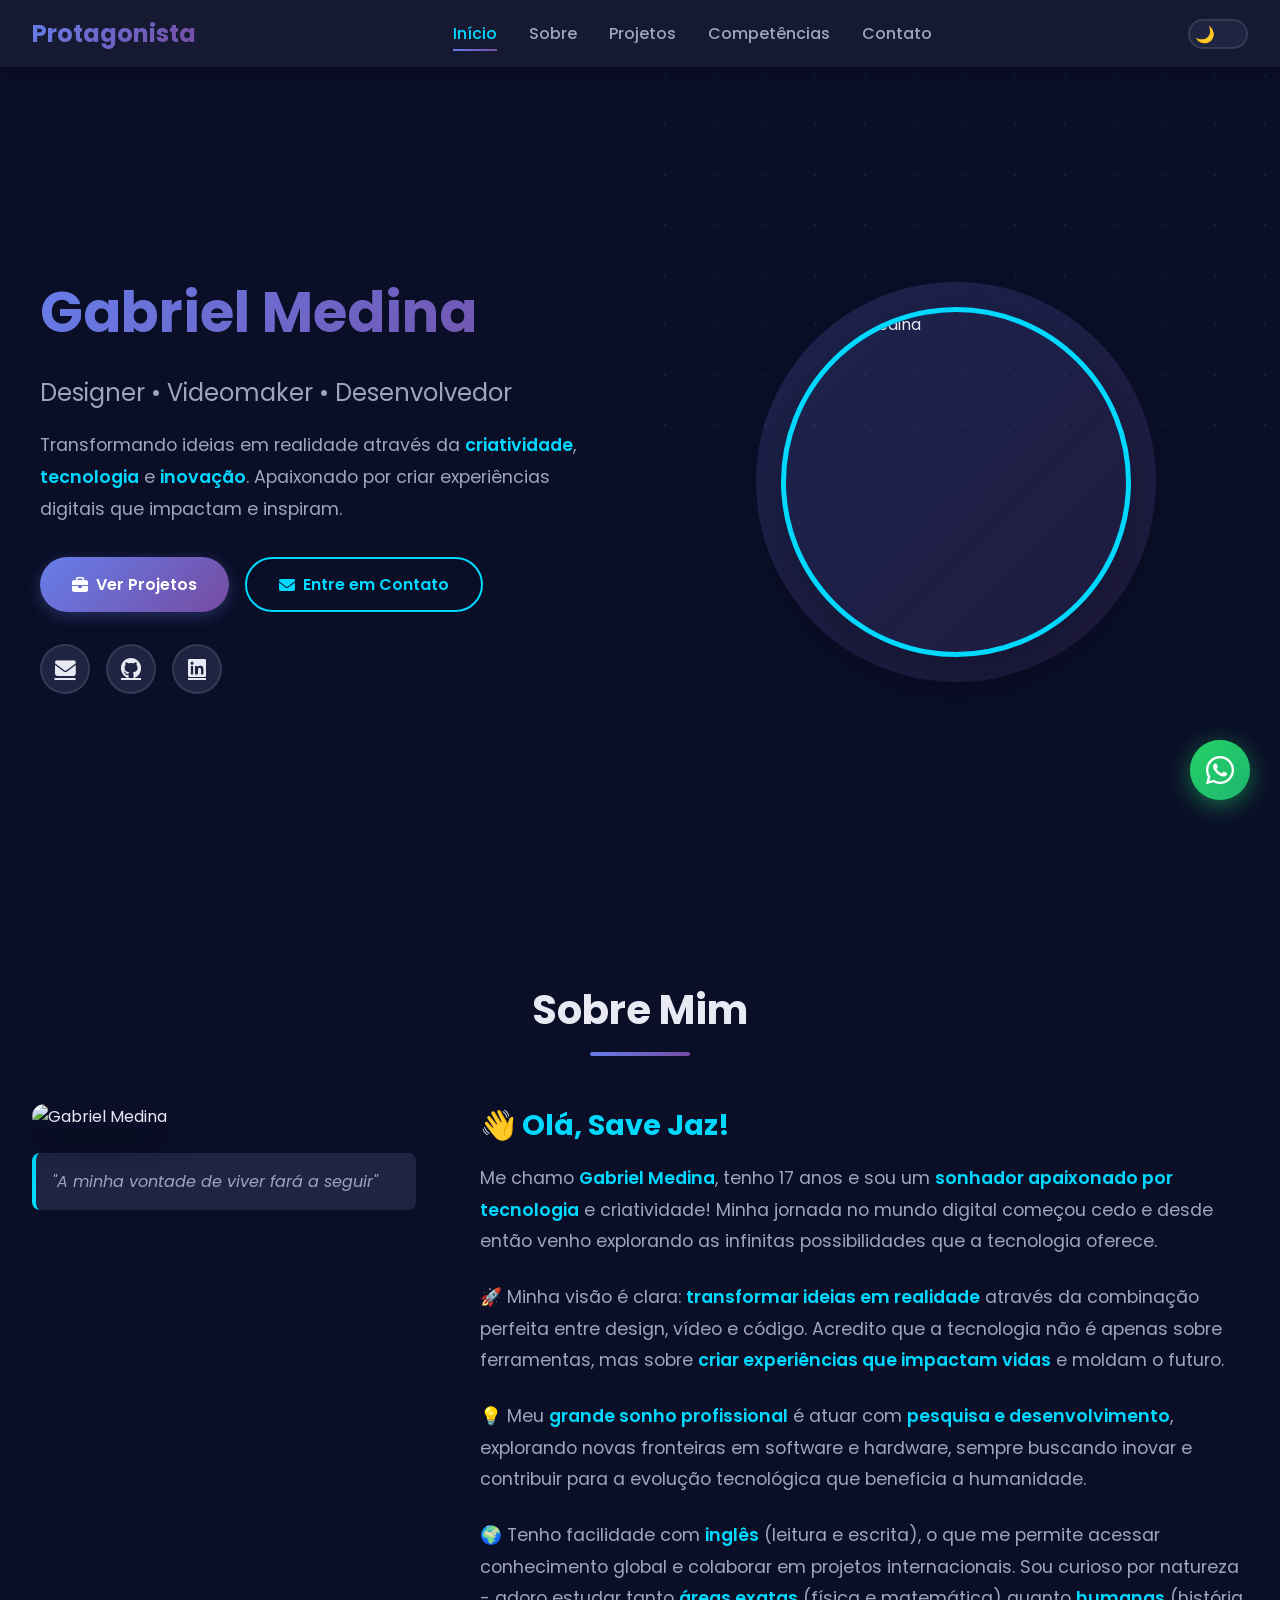
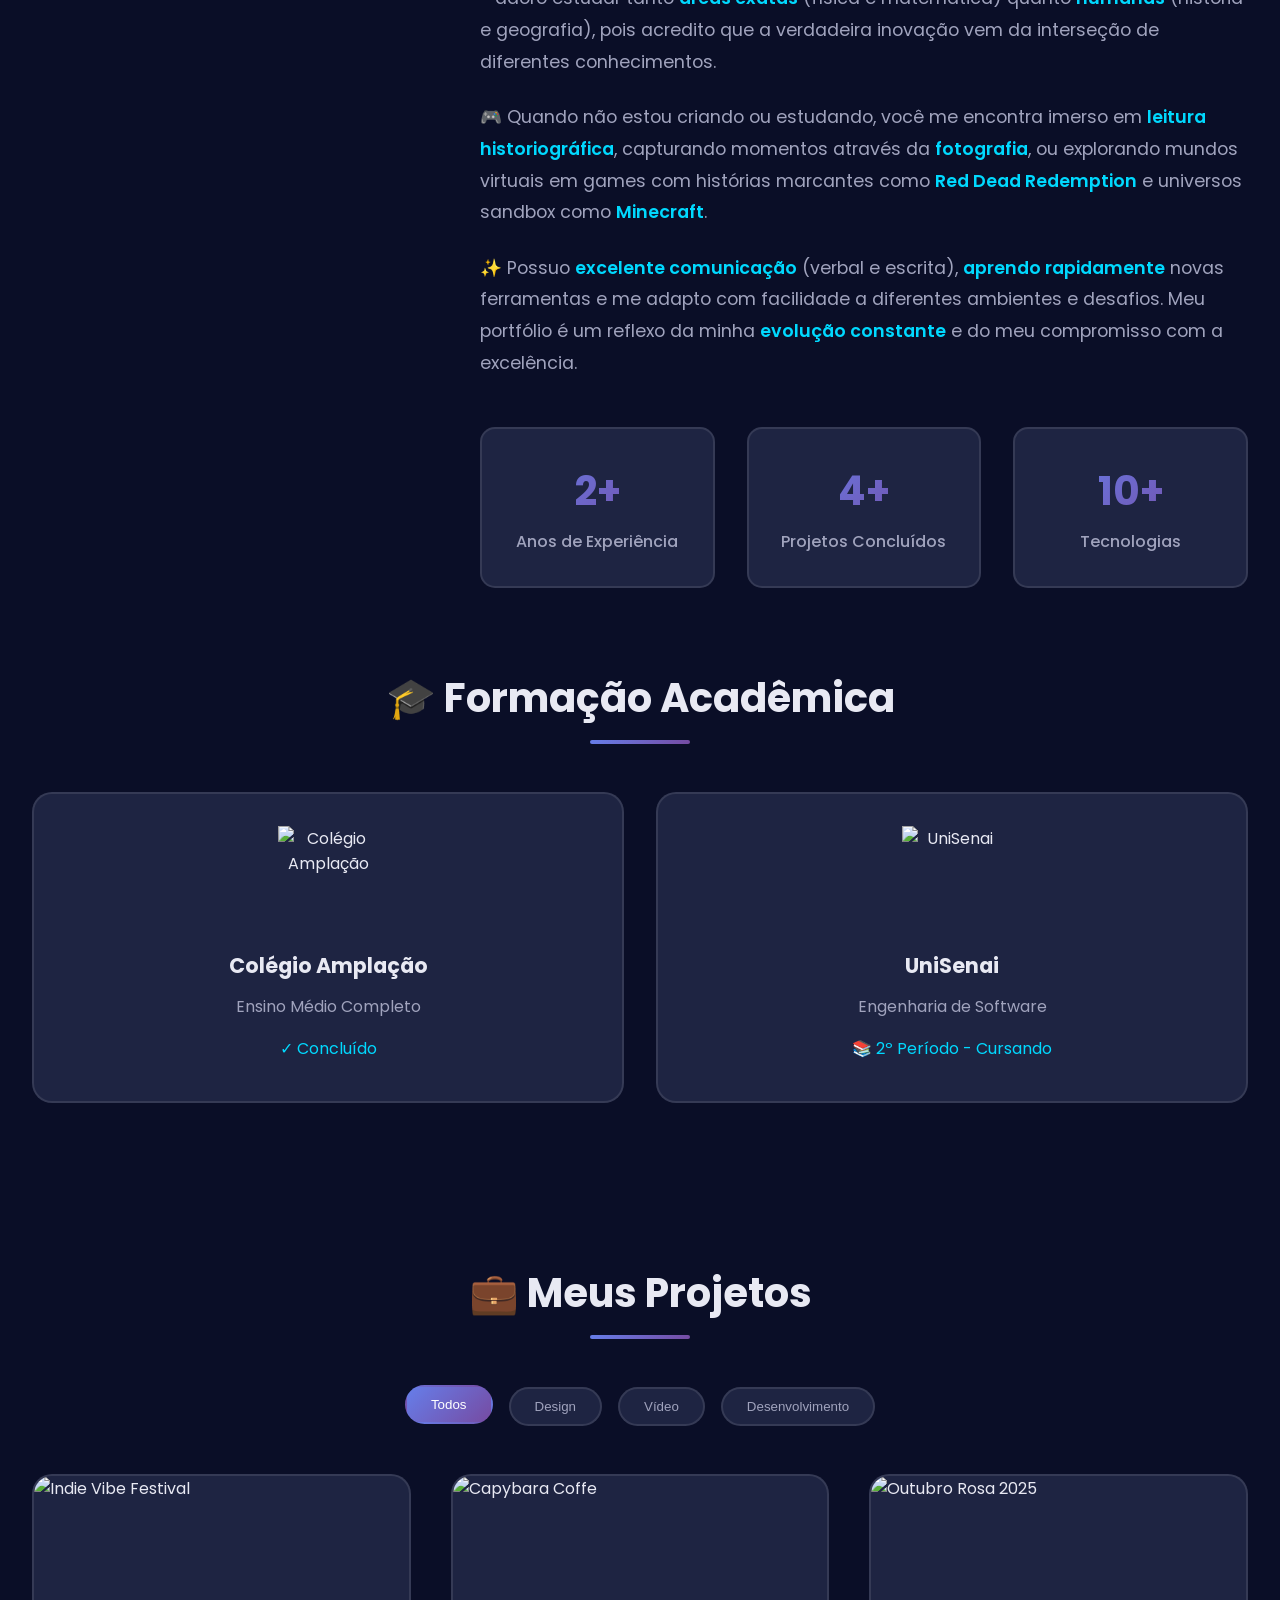
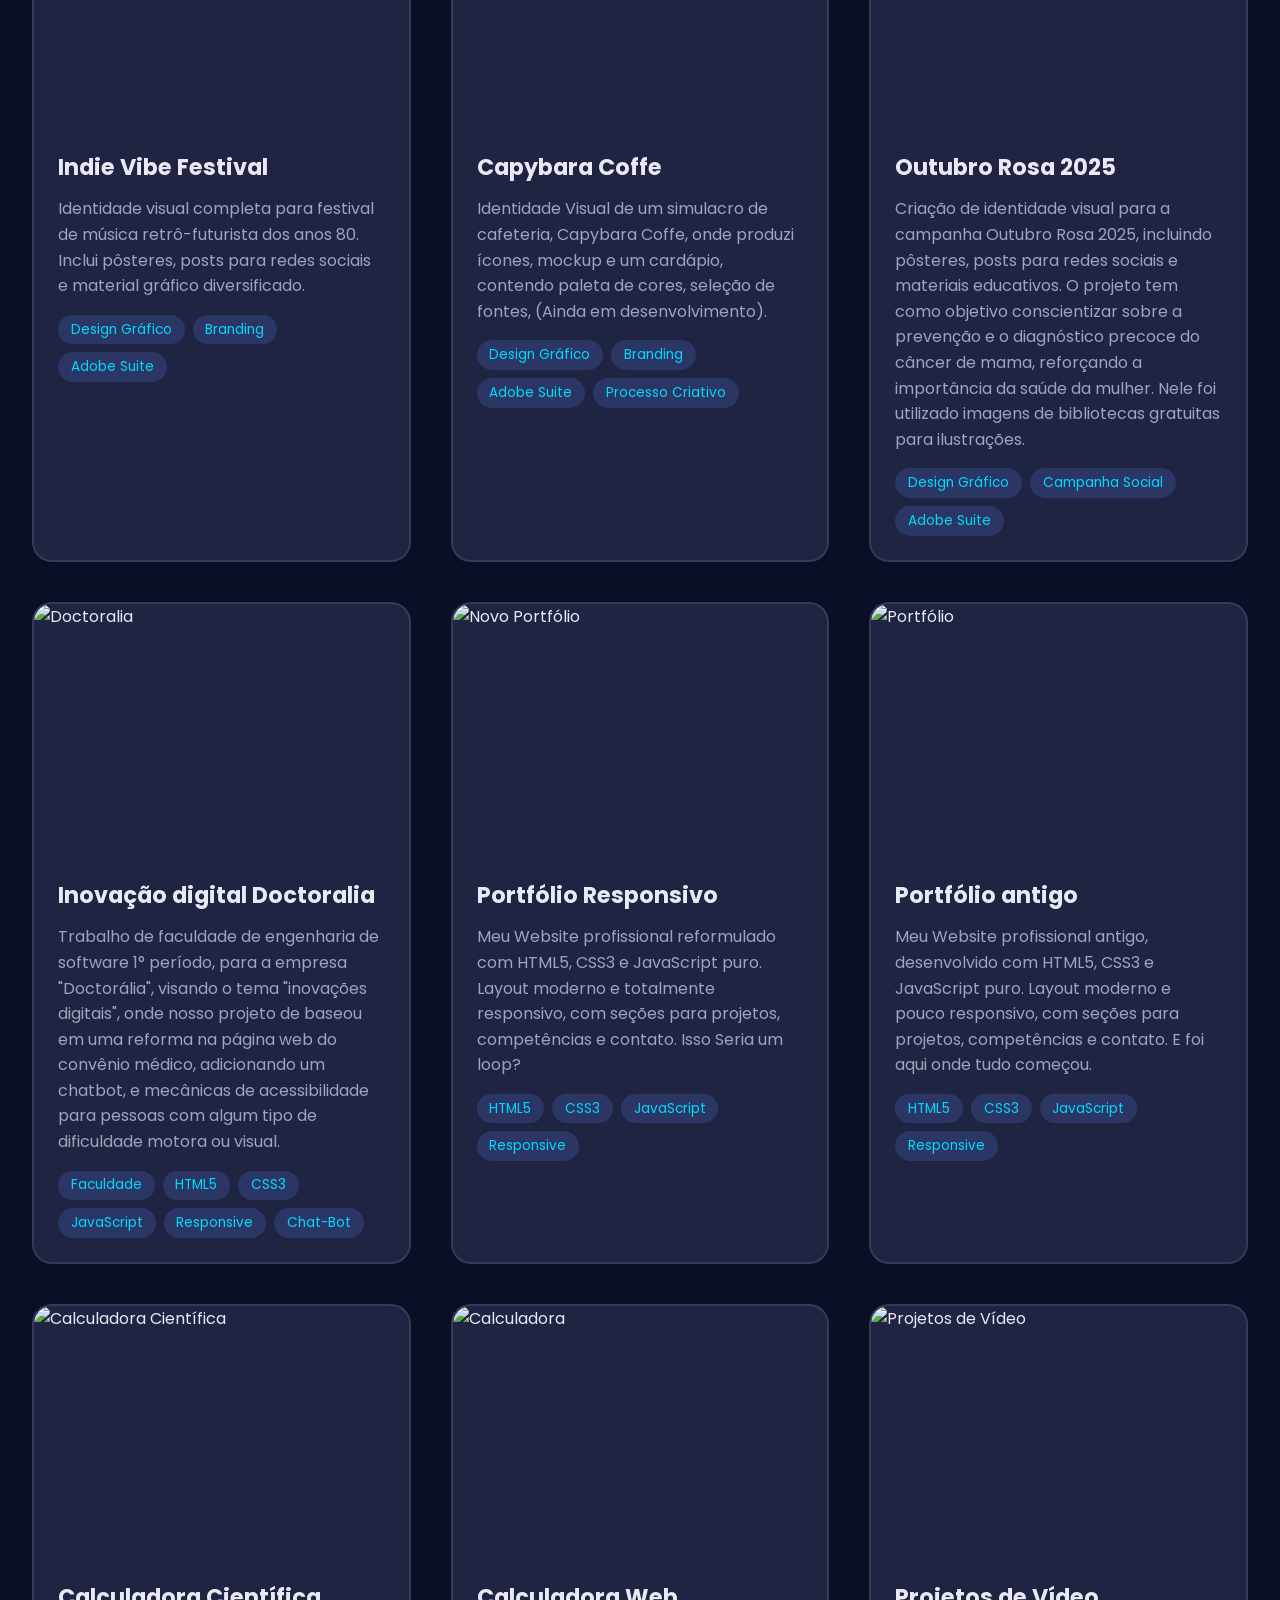
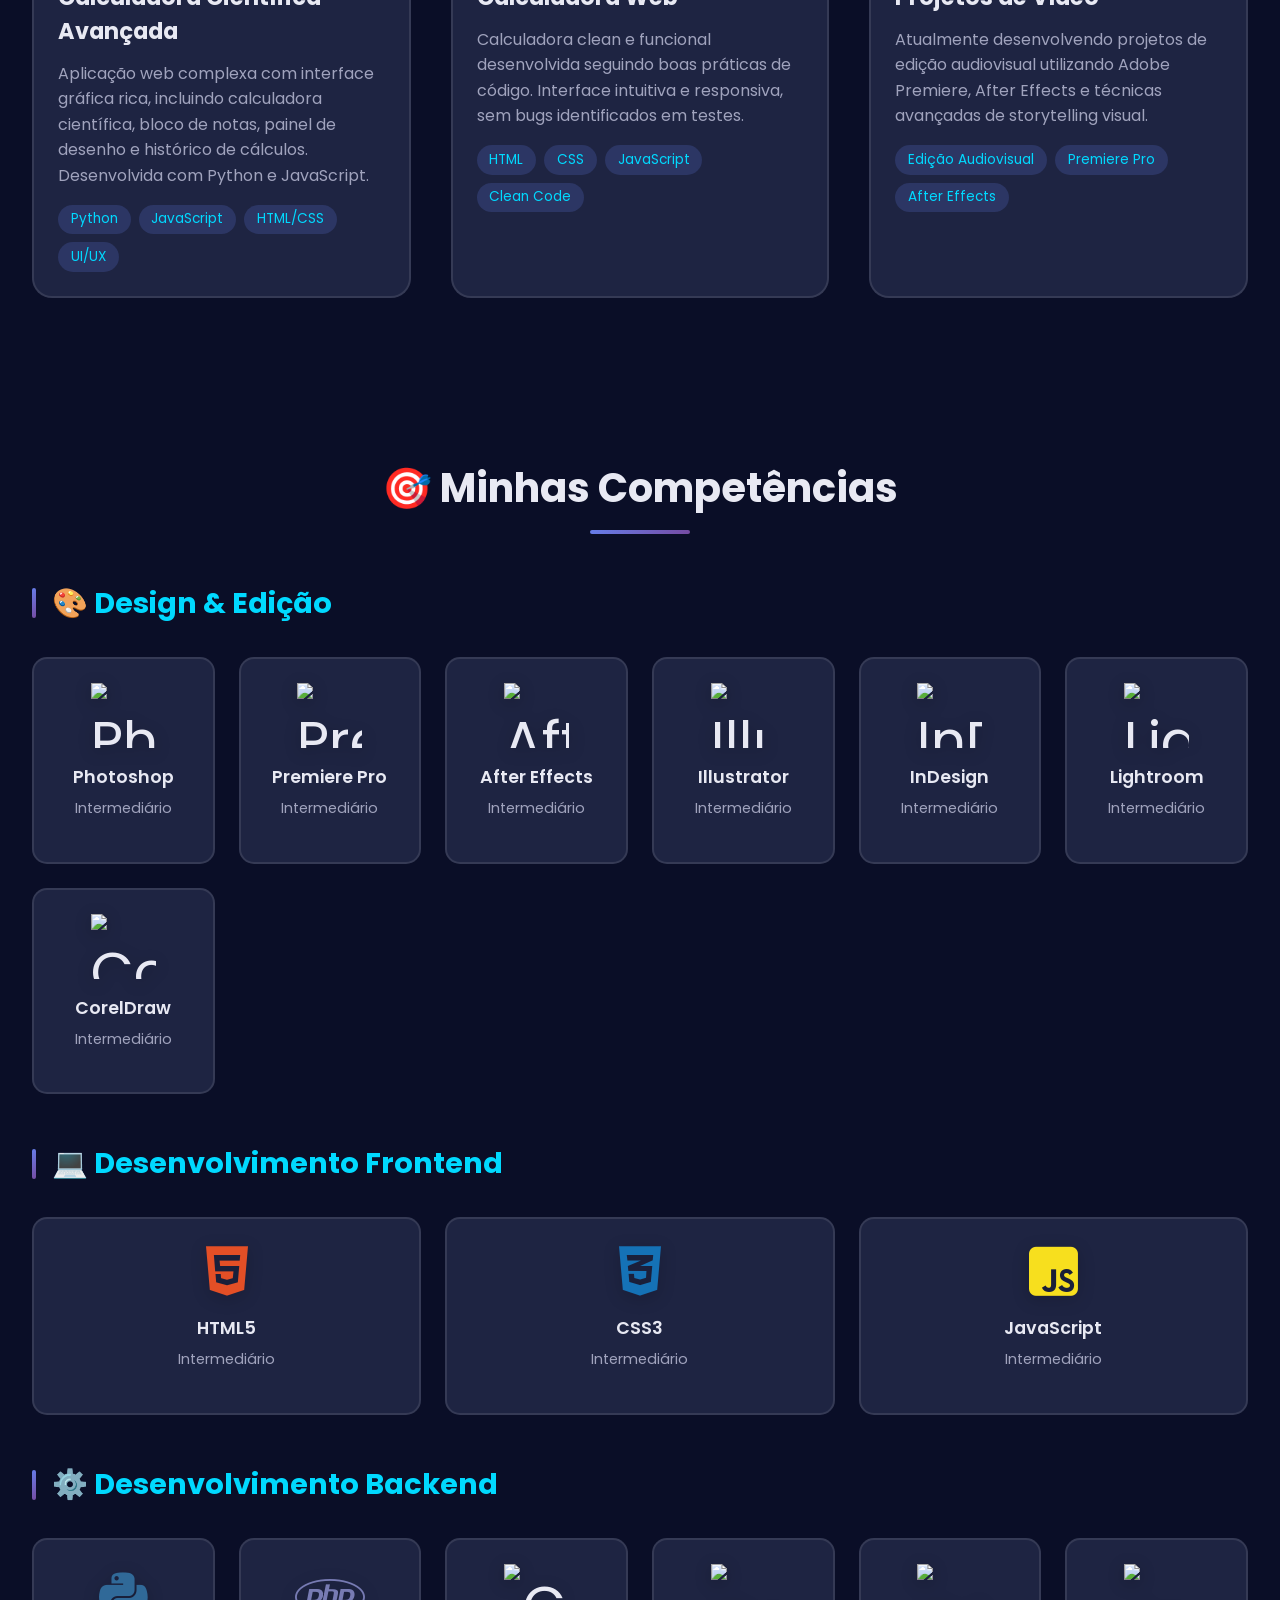
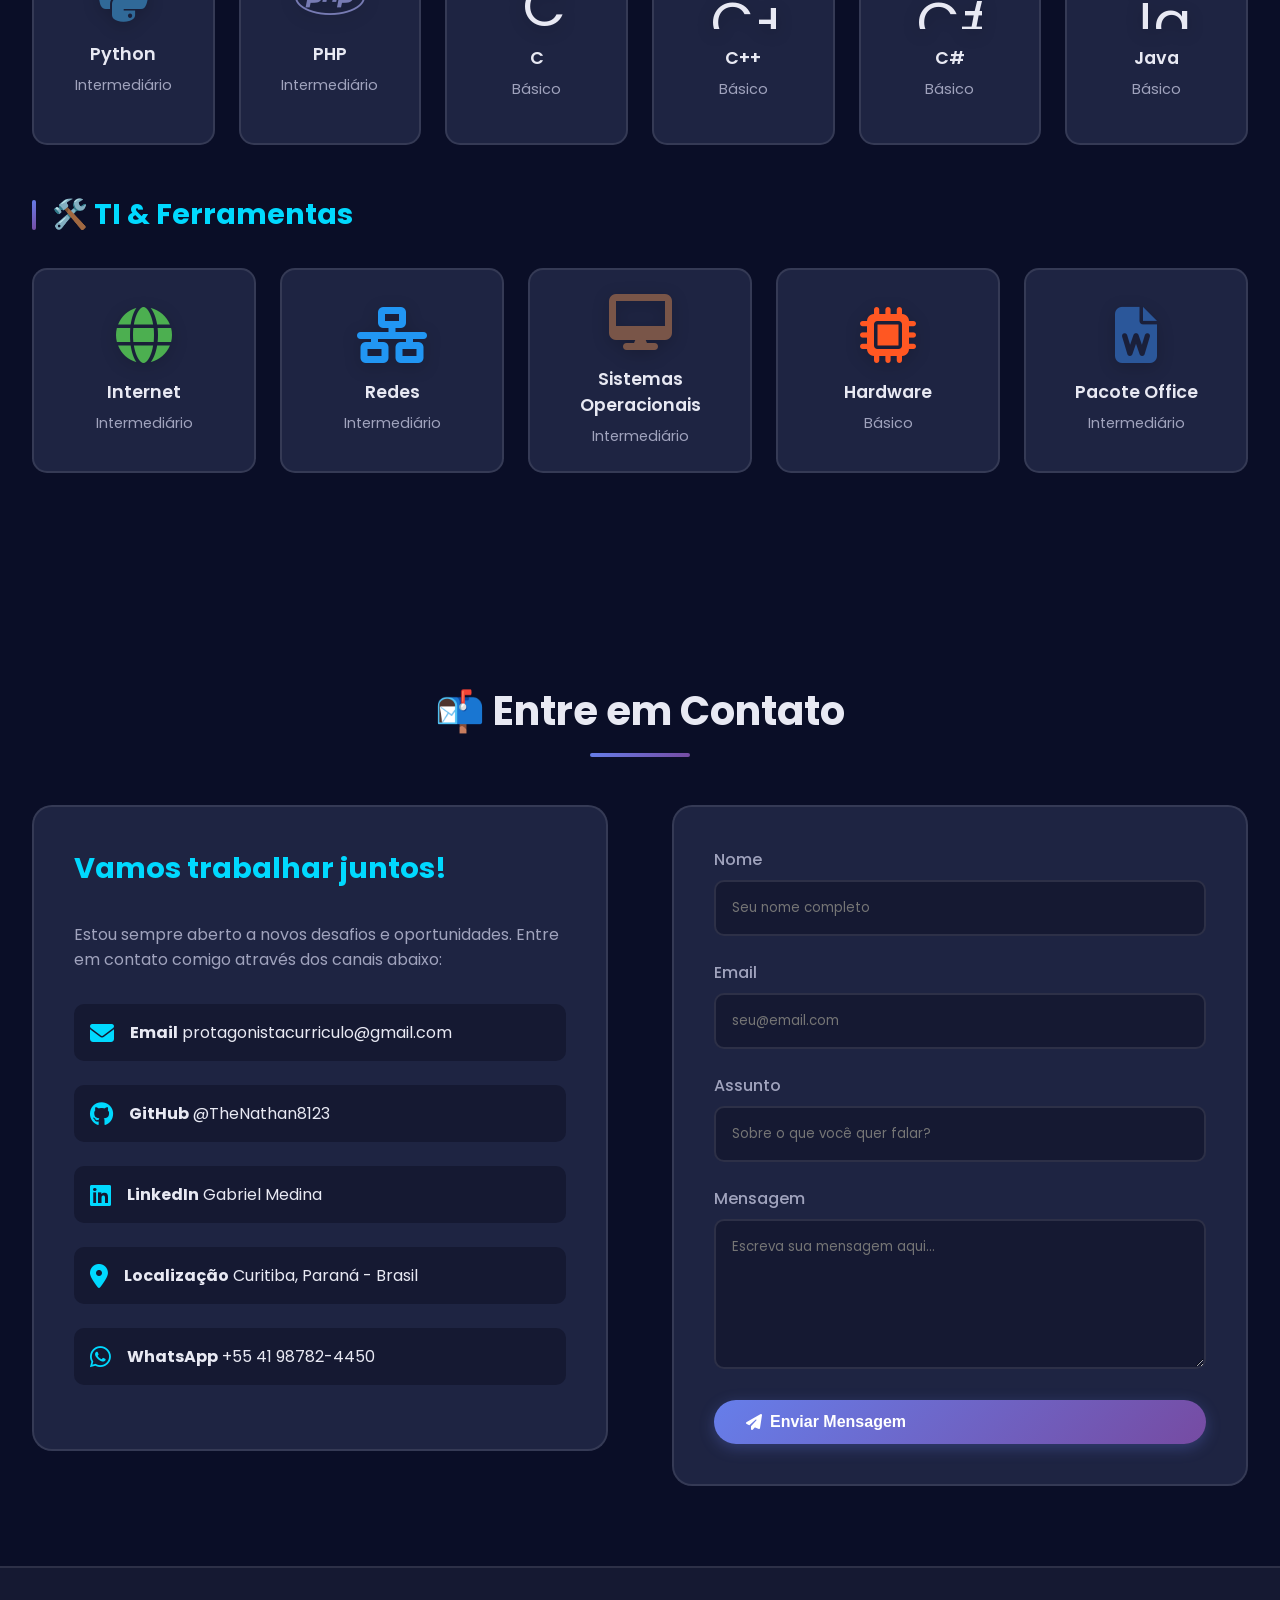
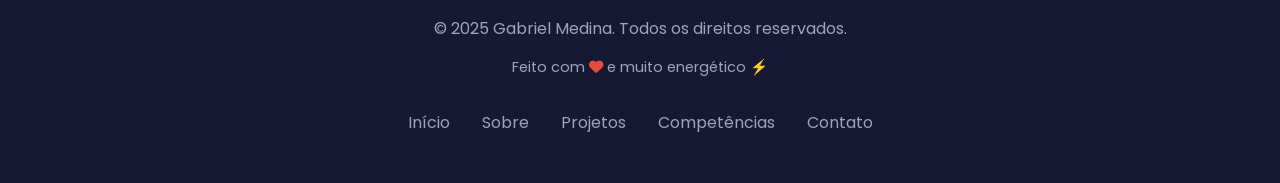
==== commit d15e5ad0: "Adicionando projeto de design, Capybara Coffe" ====
--- a/index.html
+++ b/index.html
@@ -262,6 +262,34 @@
         </div>
       </div>
 
+      <!-- PROJETO DESIGN: Capybara Coffe -->
+      <div class="project-card" data-category="design">
+        <div class="project-image">
+          <img src="https://res.cloudinary.com/dlamt1afm/image/upload/v1760814543/logo_circle_h3lvyc.png"
+            alt="Capybara Coffe" class="zoom-img">
+          <div class="project-overlay">
+            <a href="https://drive.google.com/drive/folders/1s4oyNMe4fj4QUQEmWVLmETV9tgVMS7fR?usp=drive_link"
+              target="_blank" title="Ver no Drive">
+              <i class="fas fa-external-link-alt"></i>
+            </a>
+            <a href="#" class="zoom-trigger" title="Visualizar">
+              <i class="fas fa-search-plus"></i>
+            </a>
+          </div>
+        </div>
+        <div class="project-info">
+          <h3>Capybara Coffe</h3>
+          <p>Identidade Visual de um simulacro de cafeteria, Capybara Coffe, onde produzi
+            ícones, mockup e um cardápio, contendo paleta de cores, seleção de fontes, (Ainda em desenvolvimento).</p>
+          <div class="project-tags">
+            <span class="tag">Design Gráfico</span>
+            <span class="tag">Branding</span>
+            <span class="tag">Adobe Suite</span>
+            <span class="tag">Processo Criativo</span>
+          </div>
+        </div>
+      </div>
+
       <!-- PROJETO DESIGN: Outubro Rosa 2025 -->
       <div class="project-card" data-category="design">
         <div class="project-image">
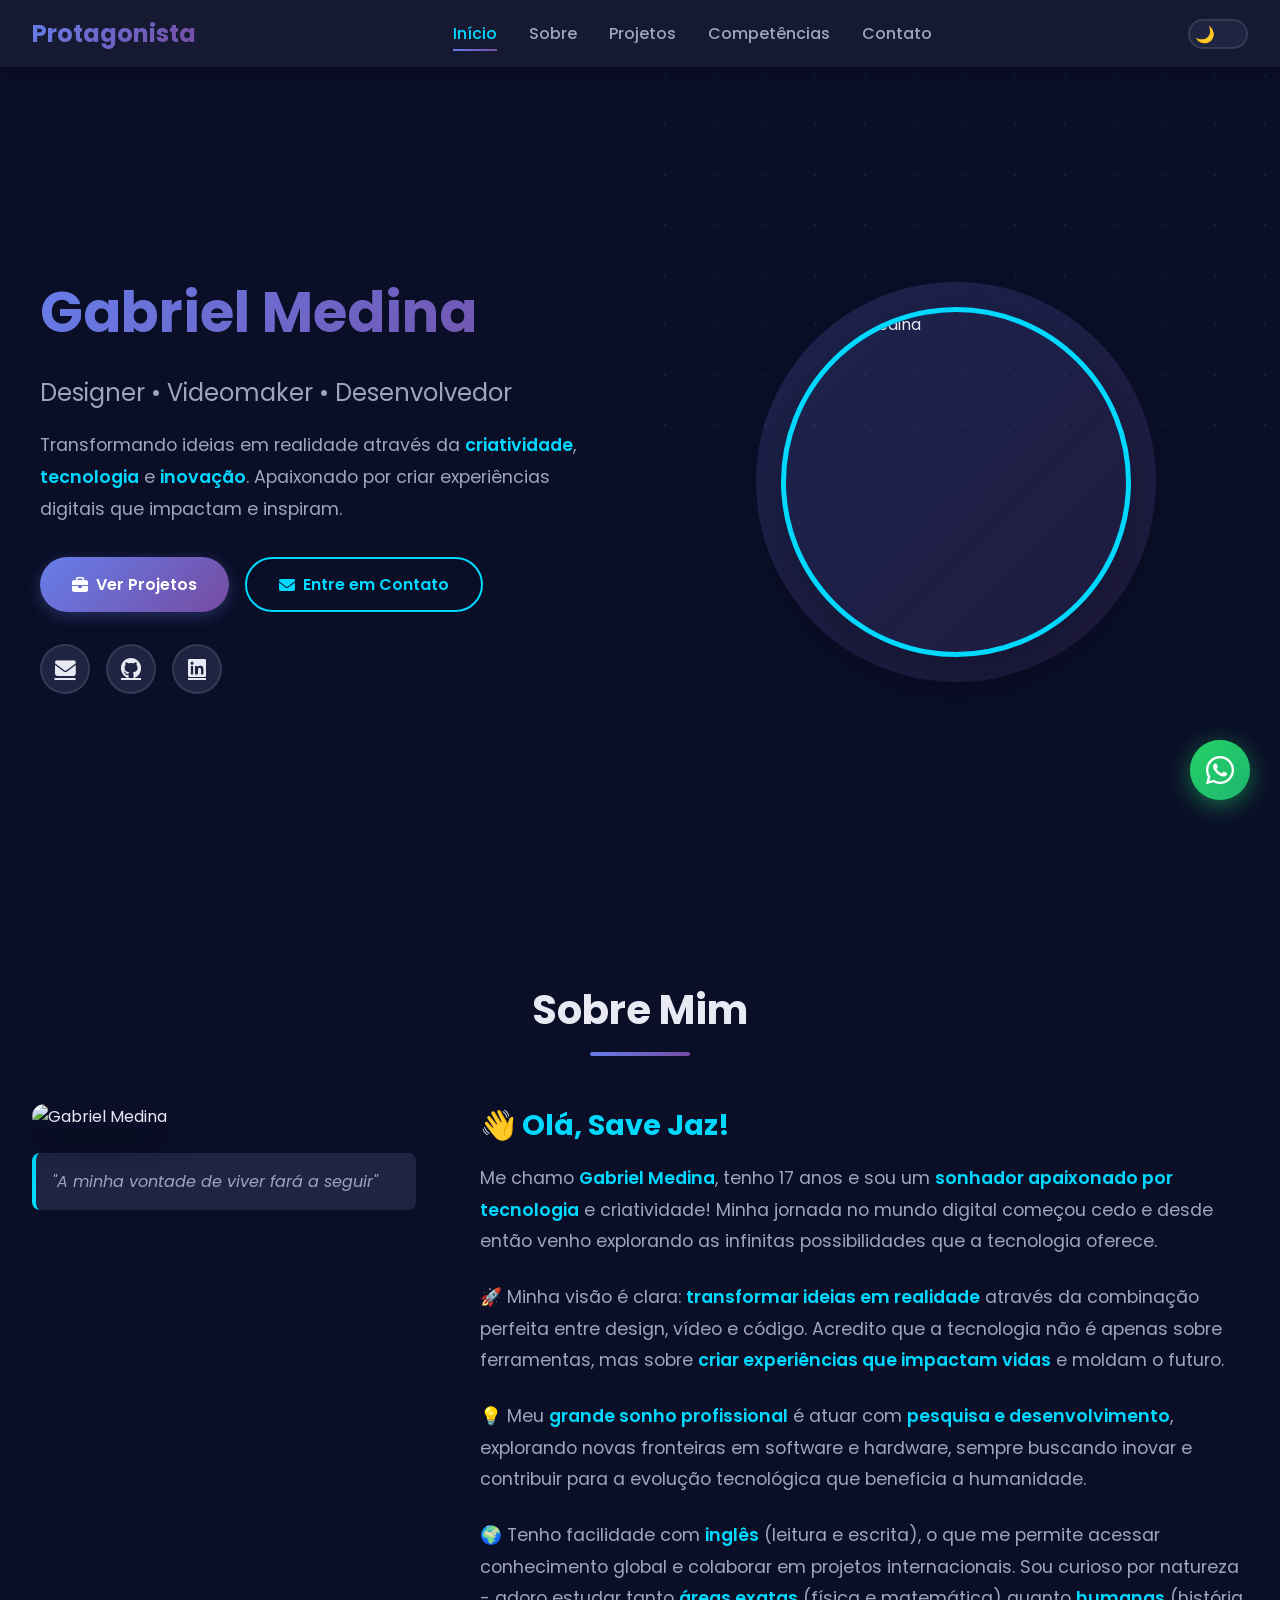
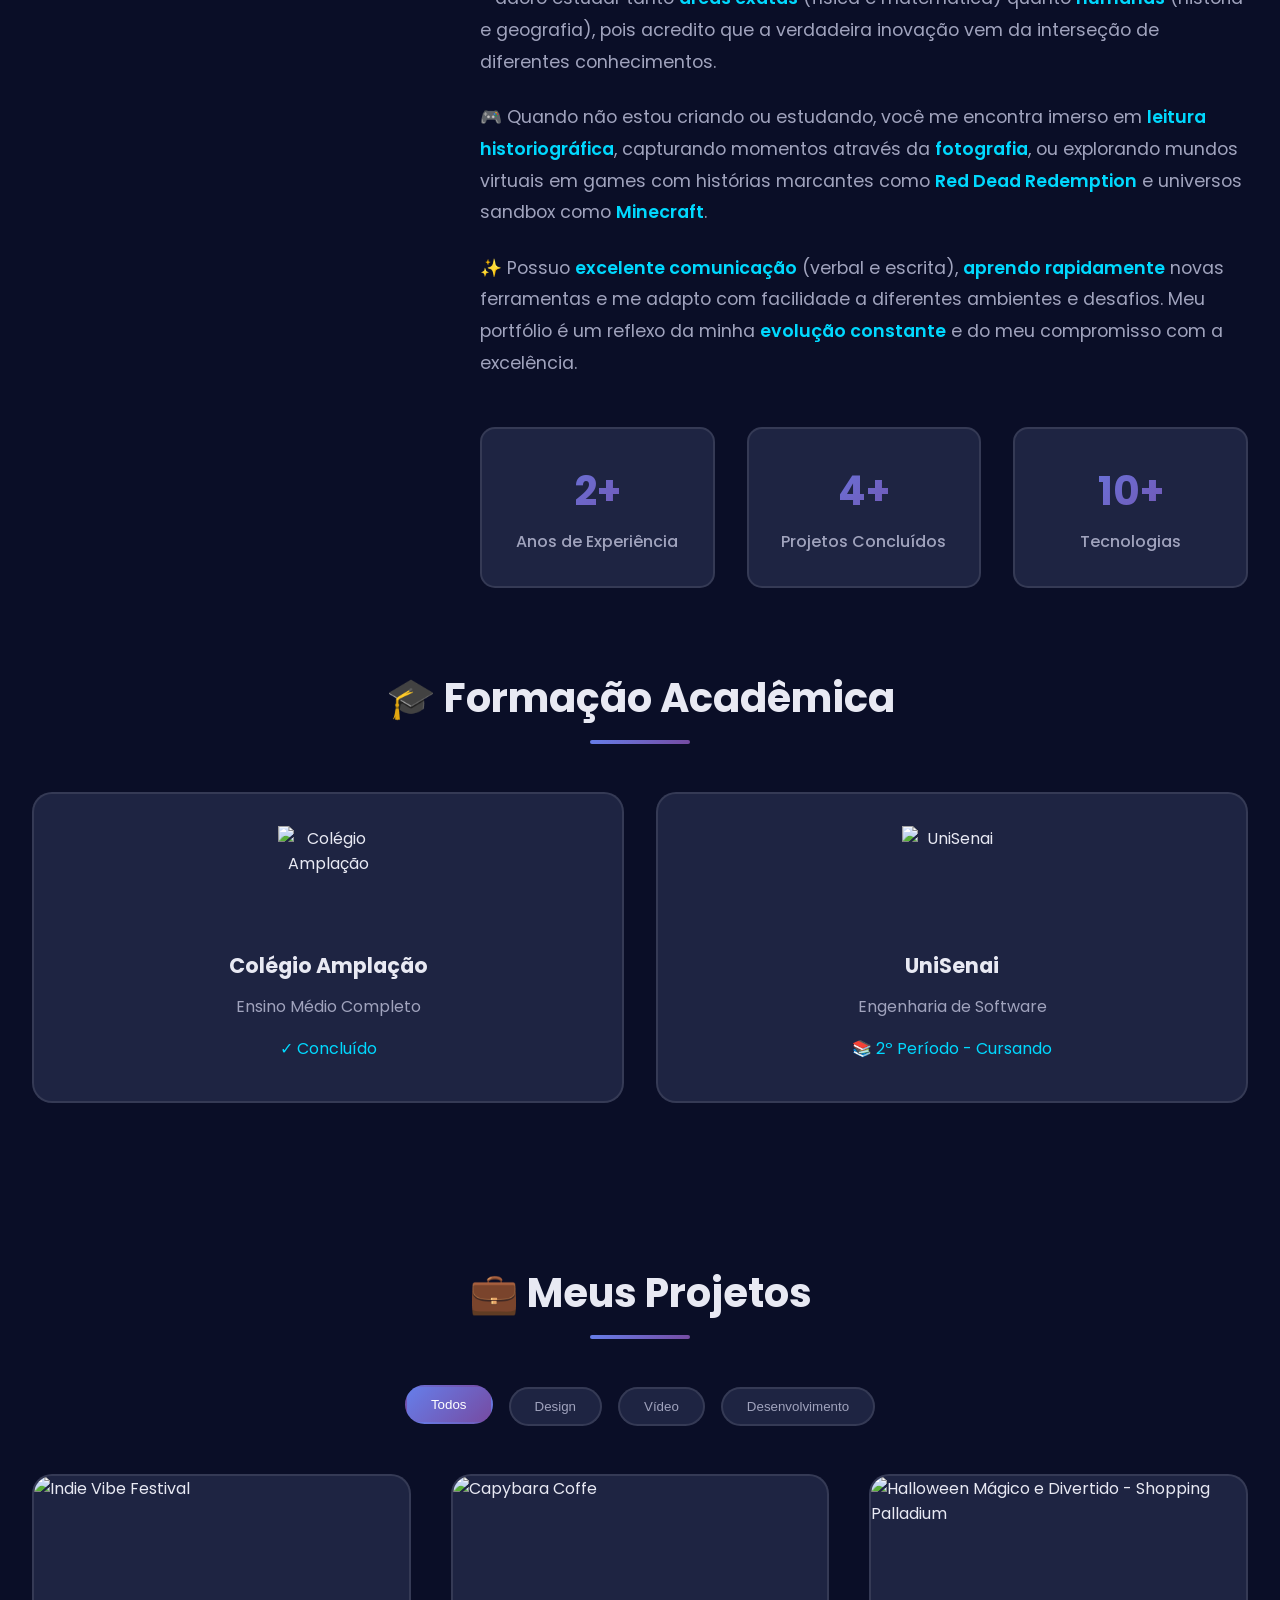
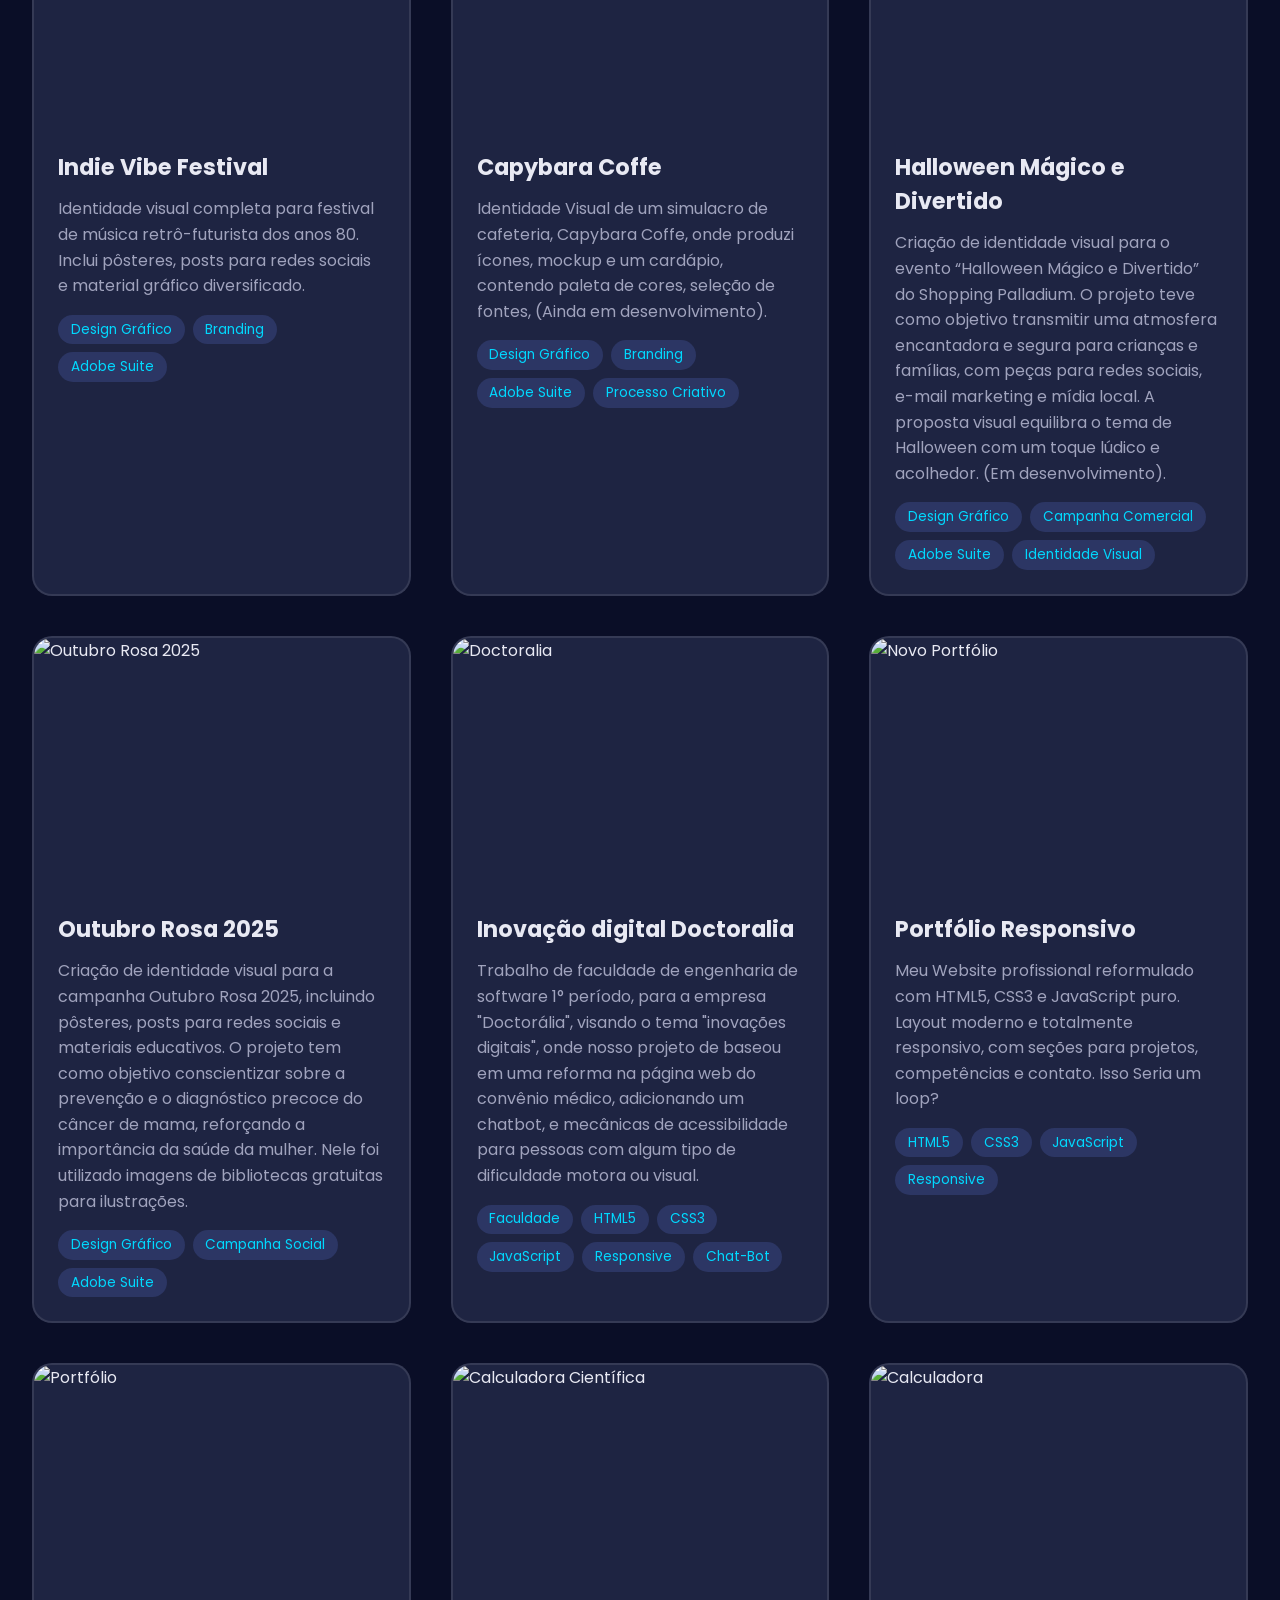
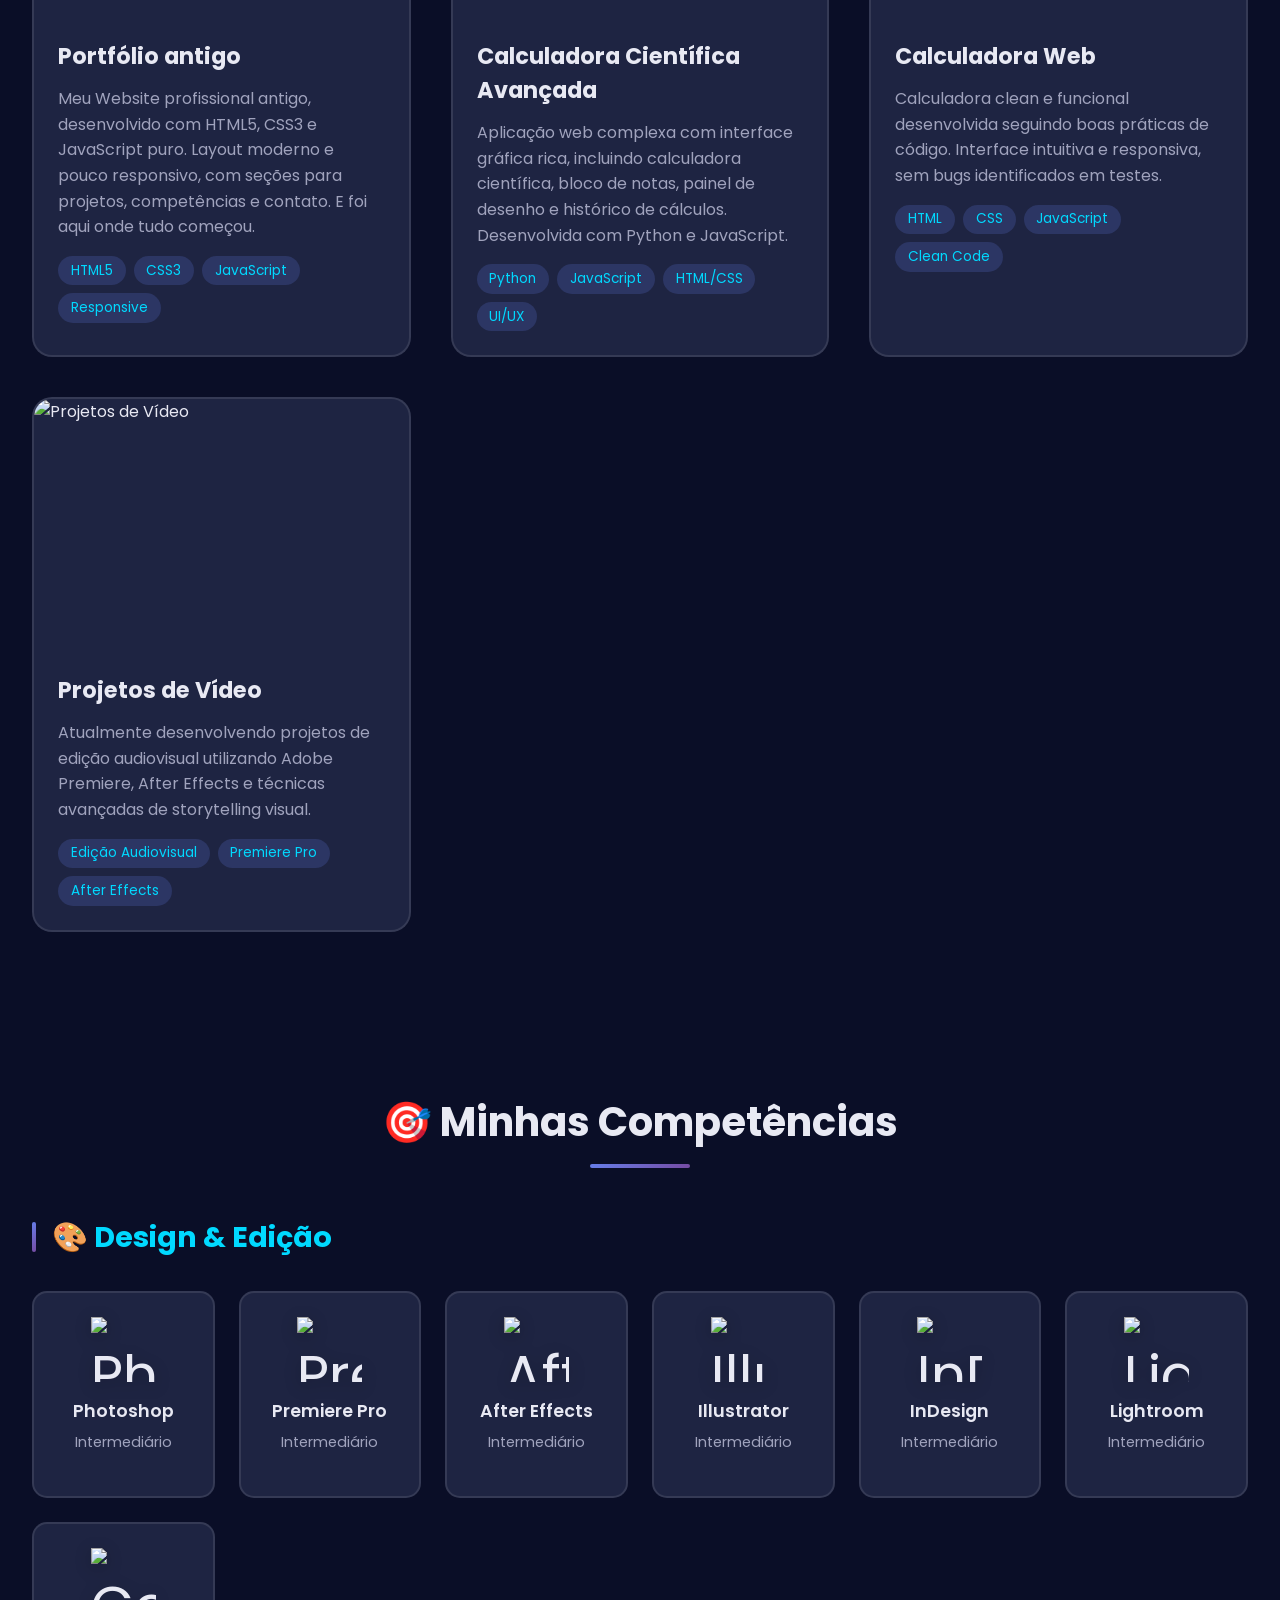
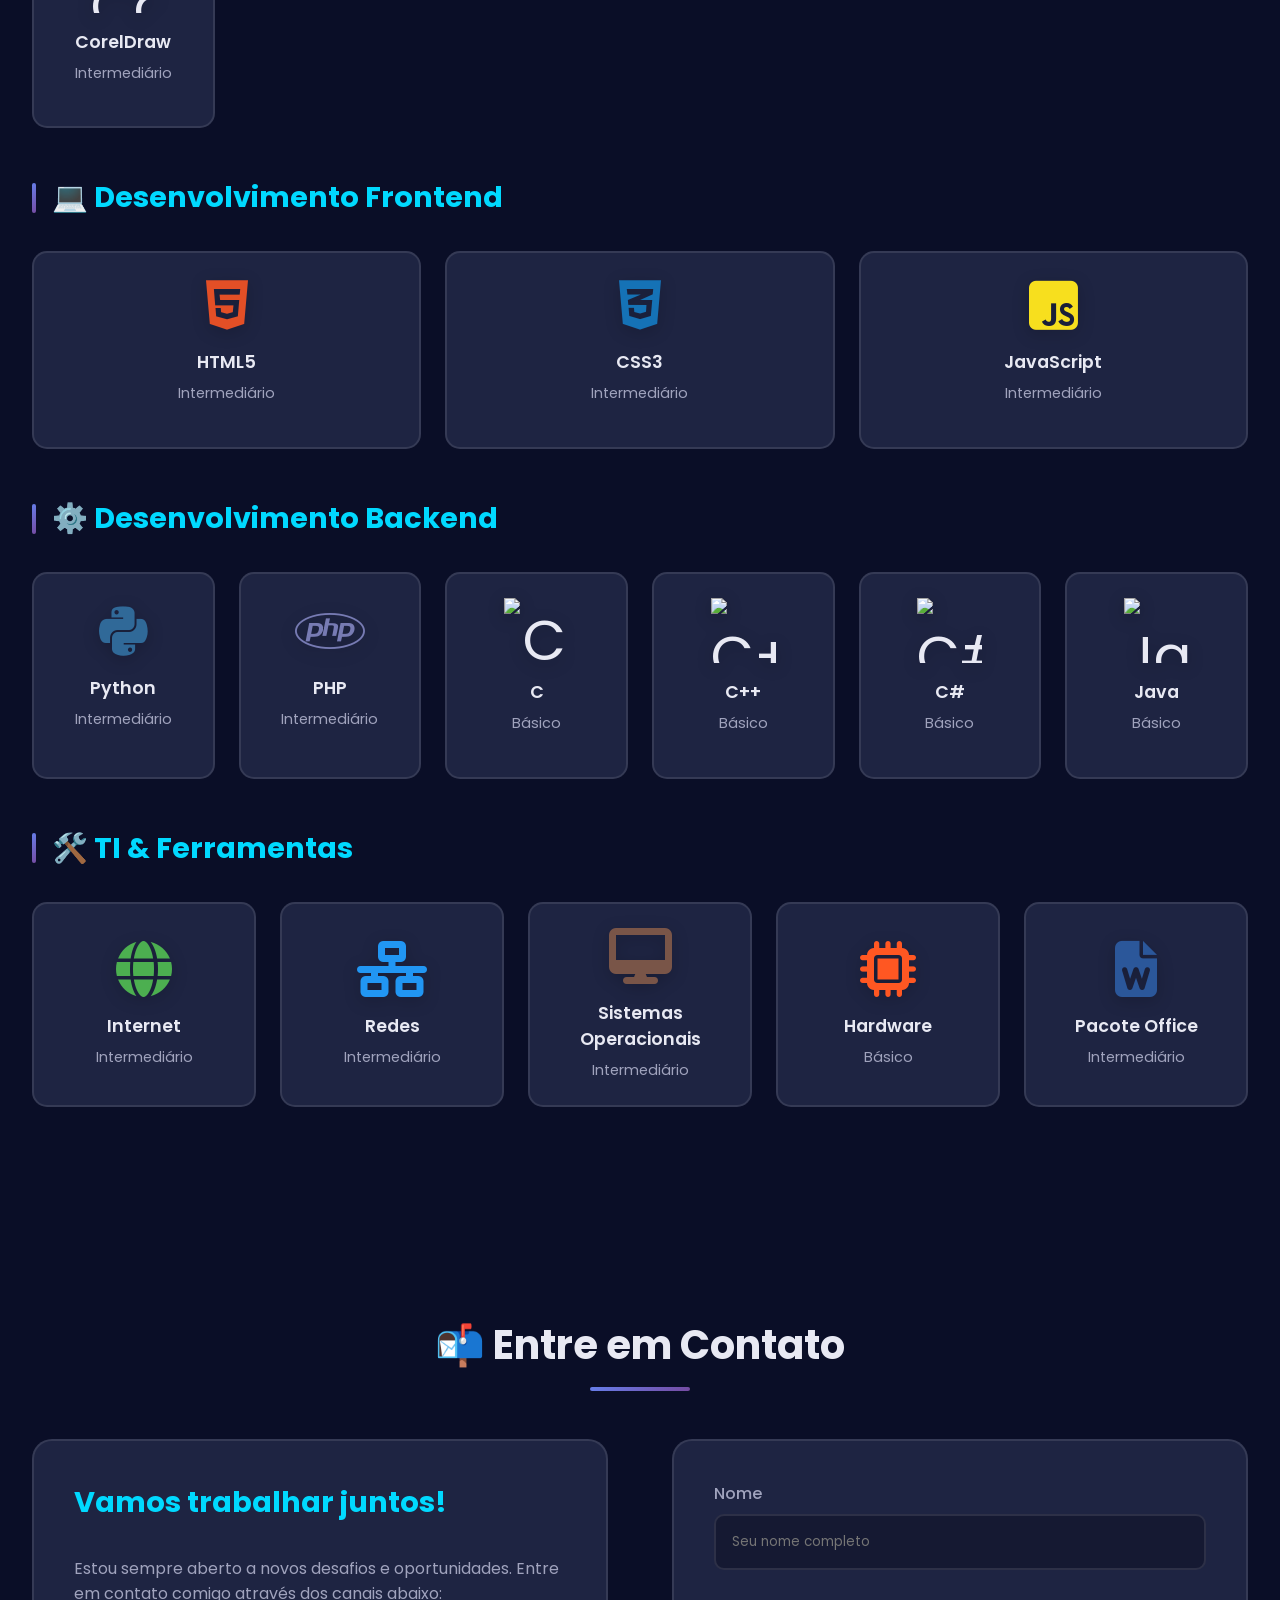
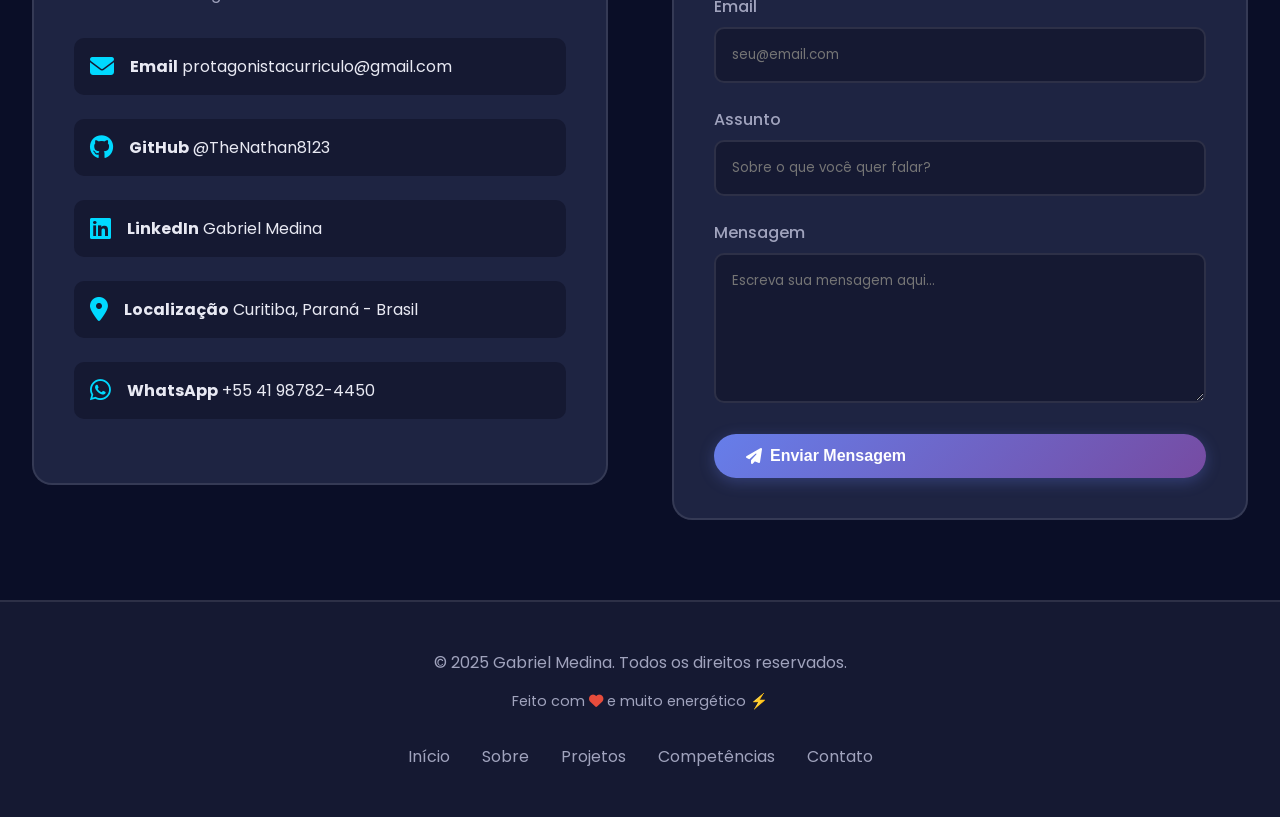
==== commit ea086cb5: "iniciando_projeto_halloween2025" ====
--- a/index.html
+++ b/index.html
@@ -290,6 +290,37 @@
         </div>
       </div>
 
+      <!-- PROJETO DESIGN: Halloween Mágico e Divertido -->
+      <div class="project-card" data-category="design">
+        <div class="project-image">
+          <img src="https://res.cloudinary.com/dlamt1afm/image/upload/v1761328739/print_forDB_dslacj.png"
+            alt="Halloween Mágico e Divertido - Shopping Palladium" class="zoom-img">
+          <div class="project-overlay">
+            <a href="https://drive.google.com/drive/folders/XXXXXXX" target="_blank" title="Ver no Drive">
+              <i class="fas fa-external-link-alt"></i>
+            </a>
+            <a href="#" class="zoom-trigger" title="Visualizar">
+              <i class="fas fa-search-plus"></i>
+            </a>
+          </div>
+        </div>
+        <div class="project-info">
+          <h3>Halloween Mágico e Divertido</h3>
+          <p>Criação de identidade visual para o evento “Halloween Mágico e Divertido” do Shopping Palladium. O projeto
+            teve como objetivo transmitir uma atmosfera encantadora e segura para crianças e famílias, com peças para
+            redes
+            sociais, e-mail marketing e mídia local. A proposta visual equilibra o tema de Halloween com um toque lúdico
+            e
+            acolhedor. (Em desenvolvimento).</p>
+          <div class="project-tags">
+            <span class="tag">Design Gráfico</span>
+            <span class="tag">Campanha Comercial</span>
+            <span class="tag">Adobe Suite</span>
+            <span class="tag">Identidade Visual</span>
+          </div>
+        </div>
+      </div>
+
       <!-- PROJETO DESIGN: Outubro Rosa 2025 -->
       <div class="project-card" data-category="design">
         <div class="project-image">
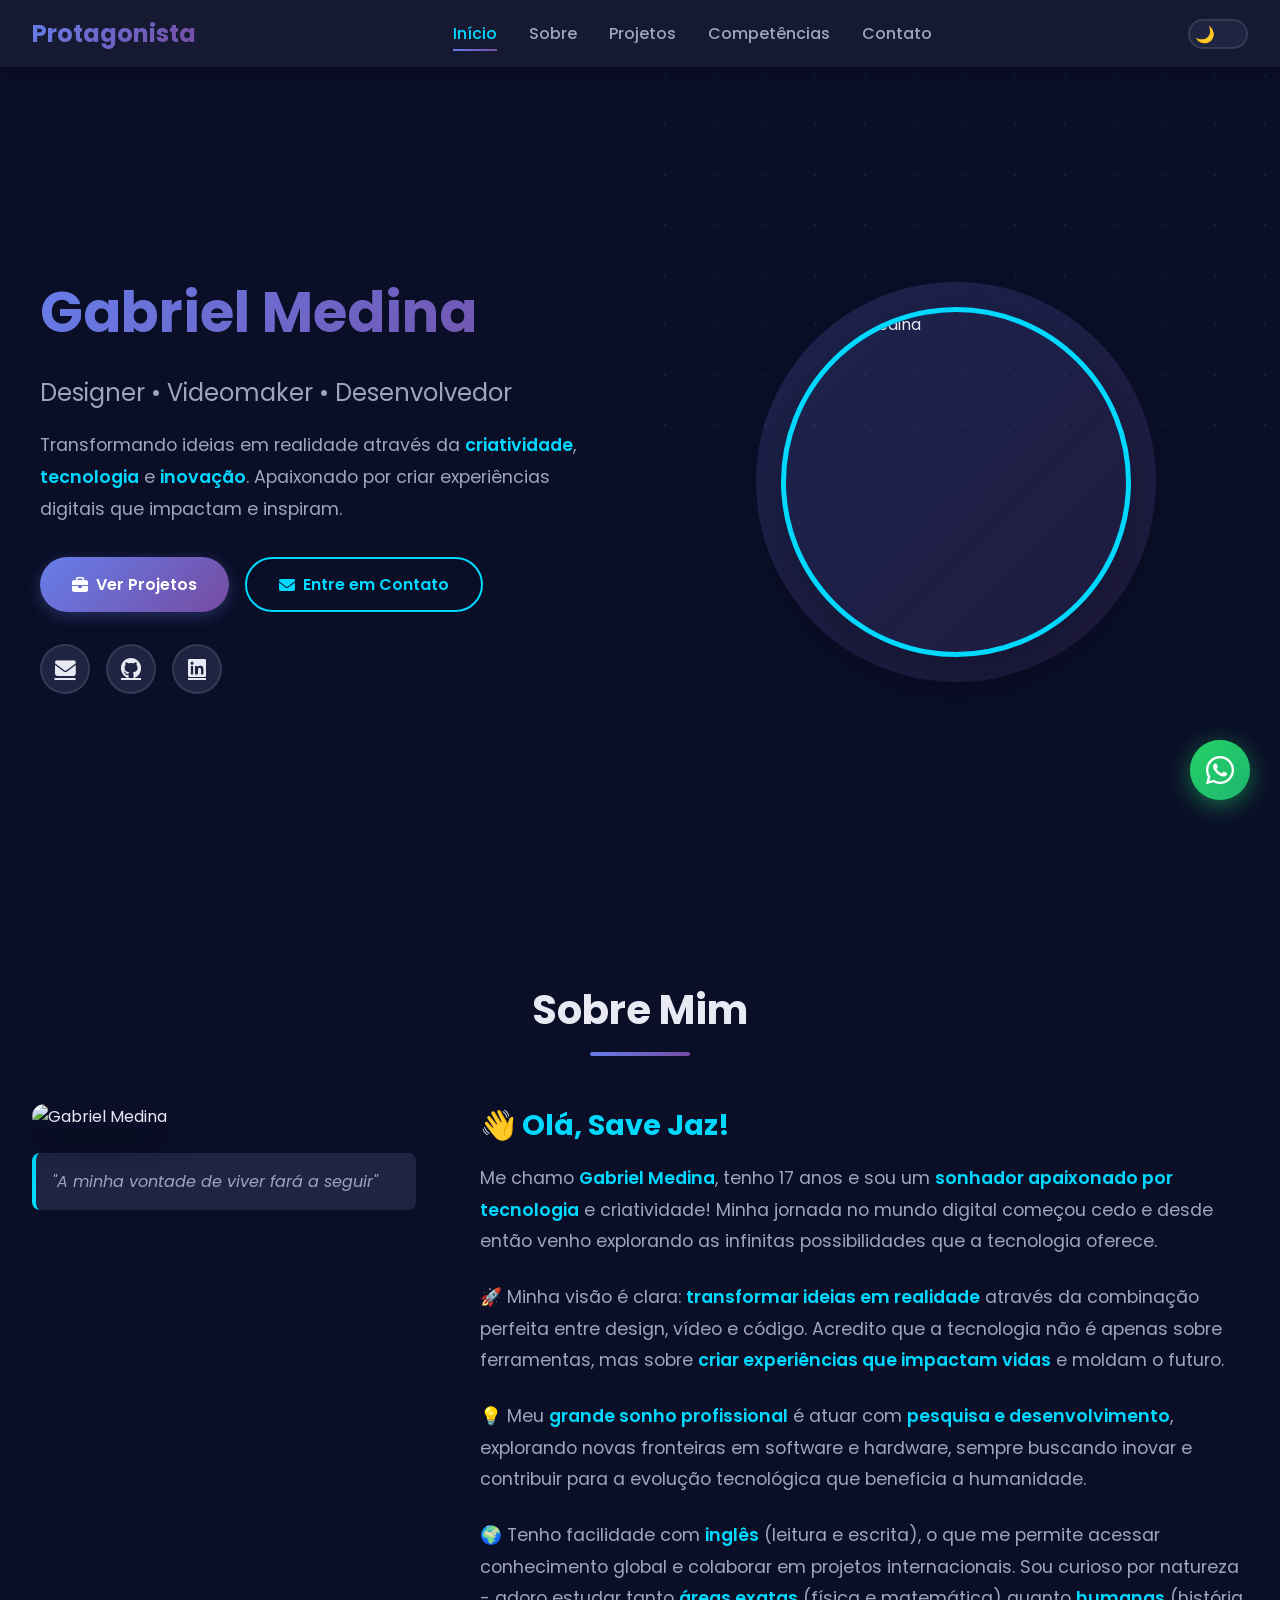
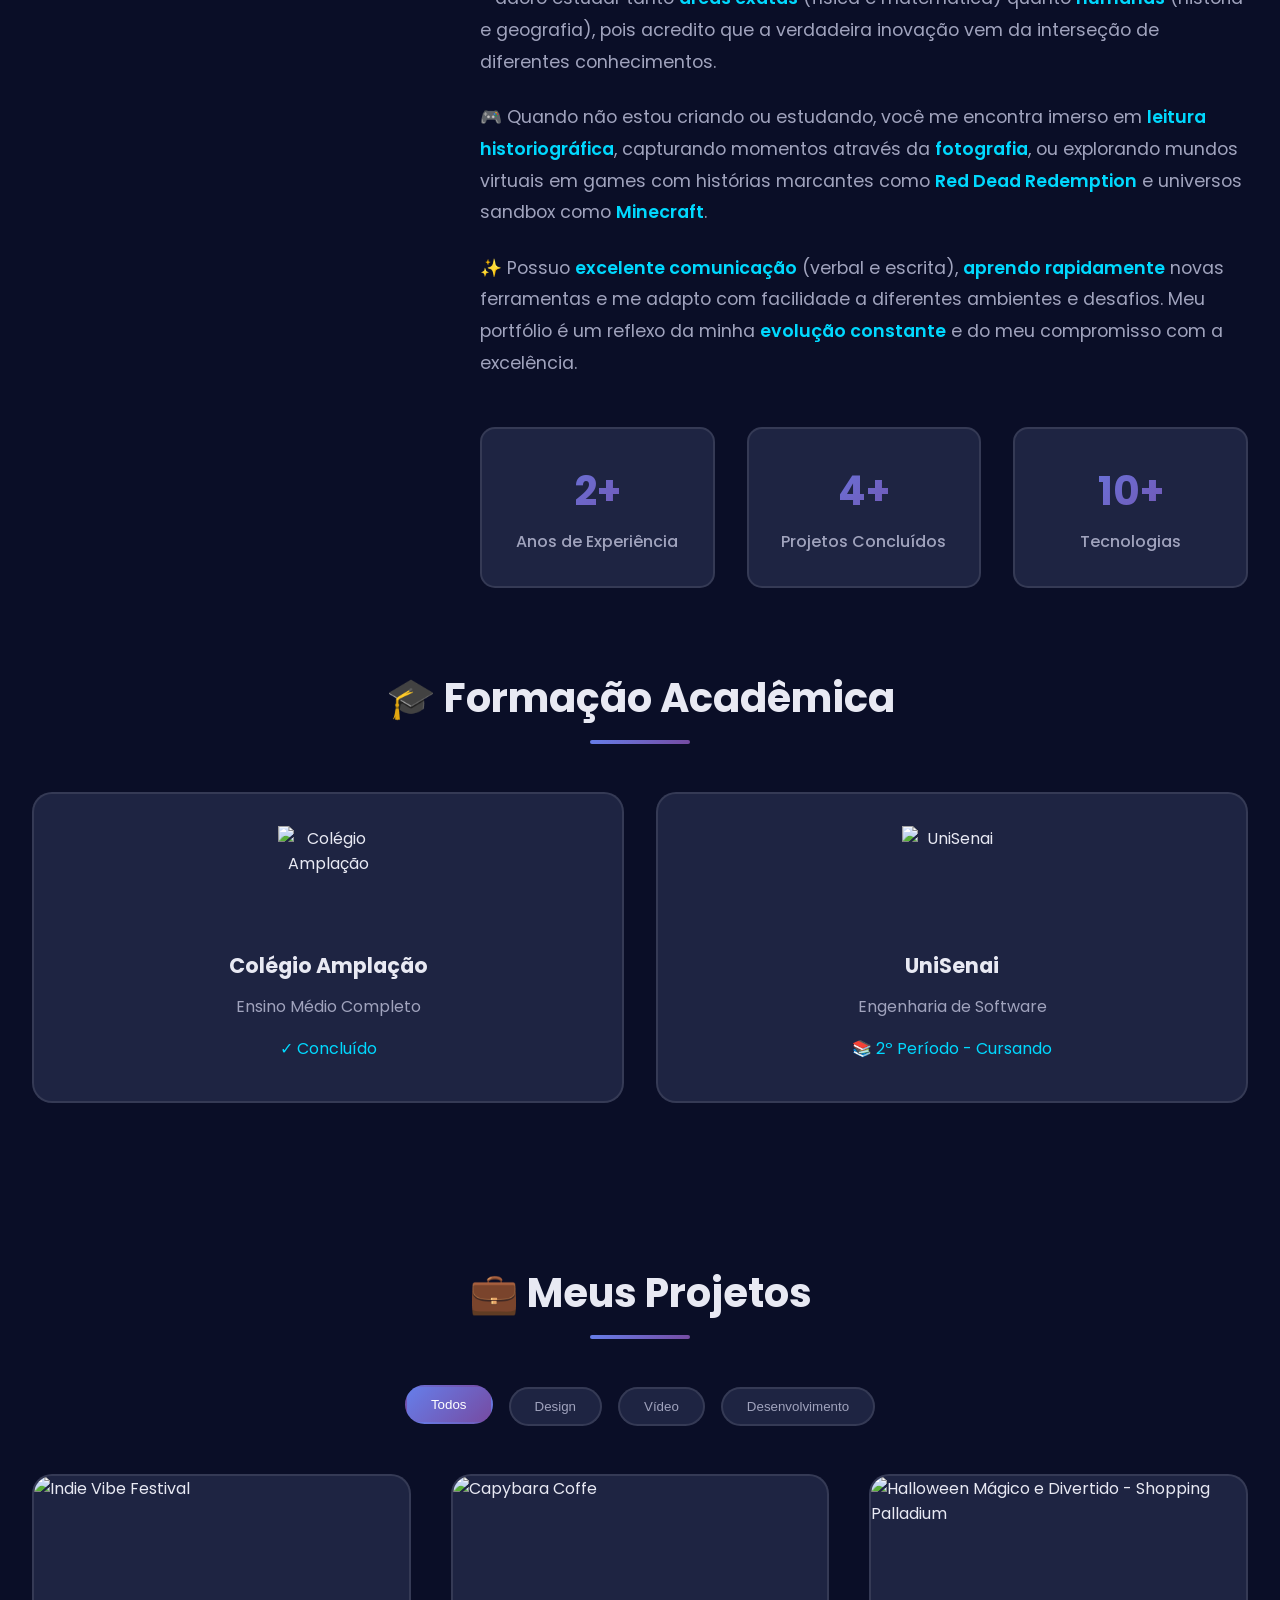
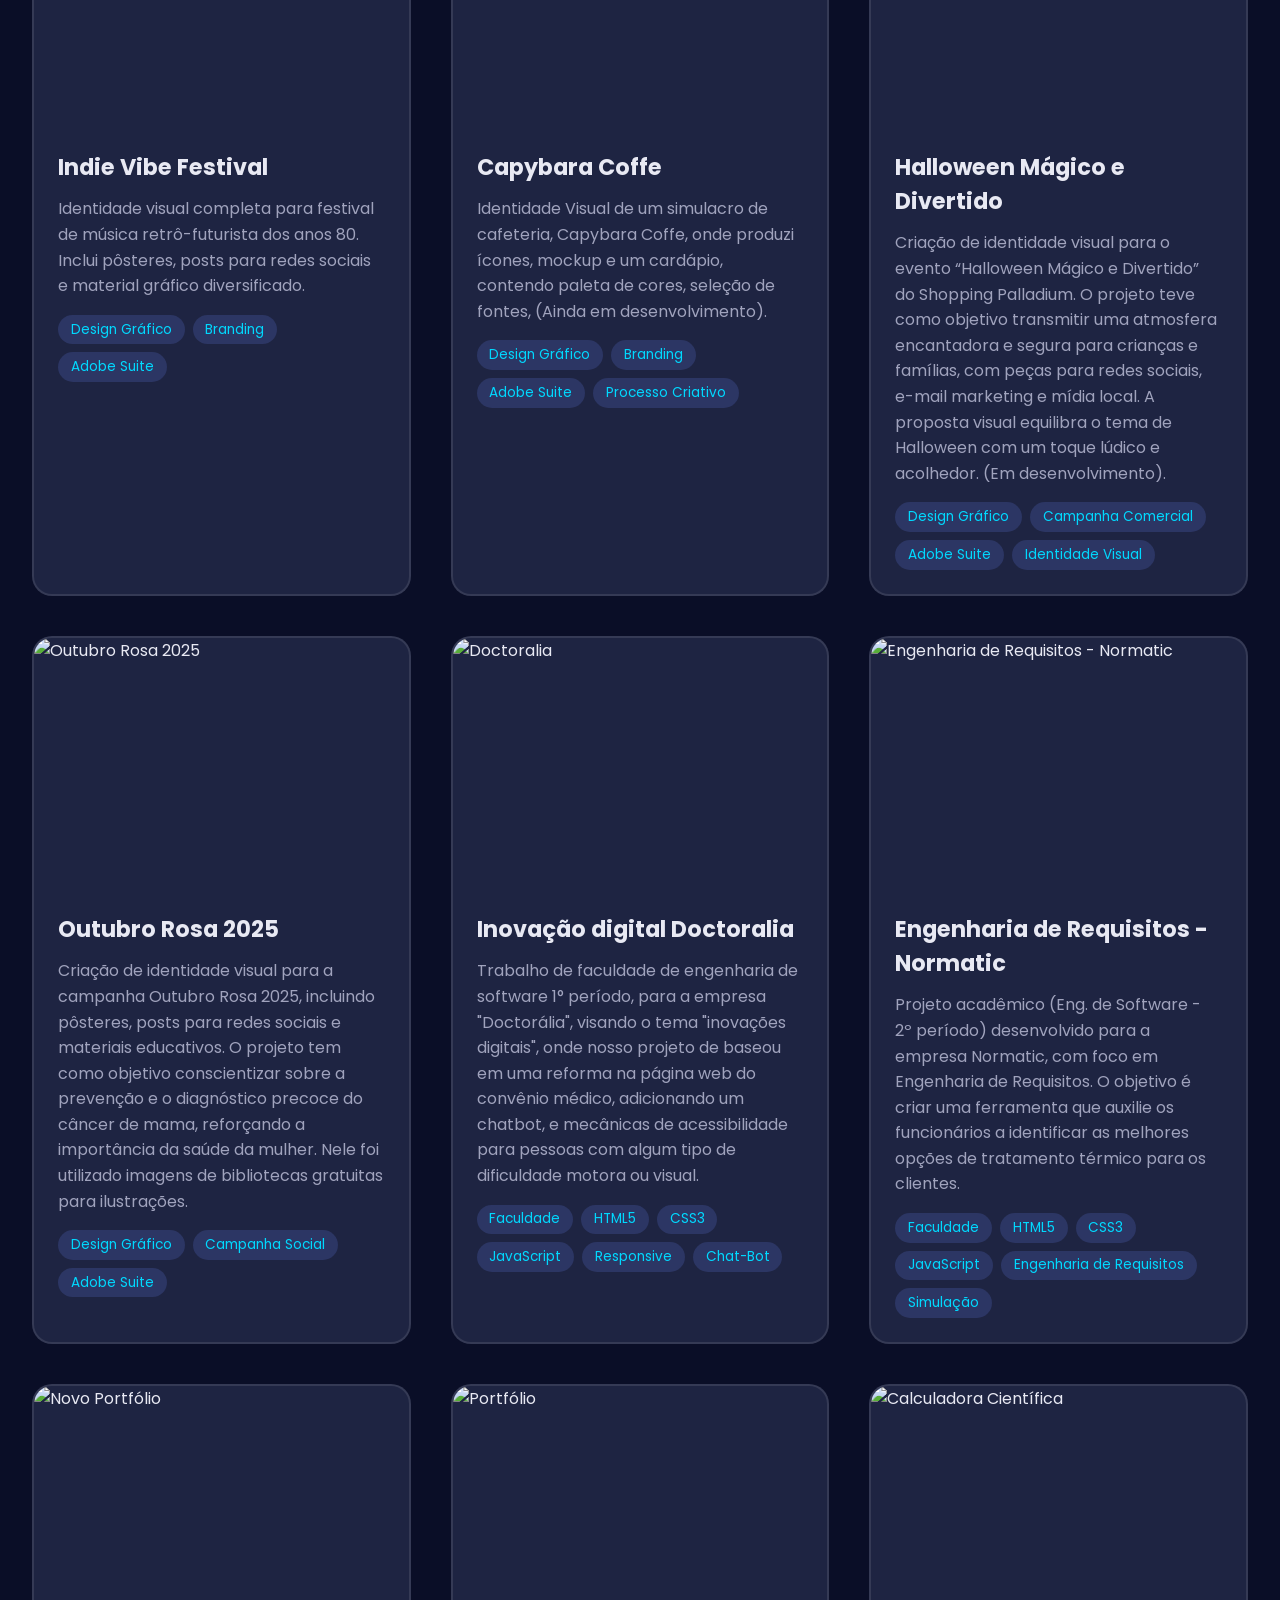
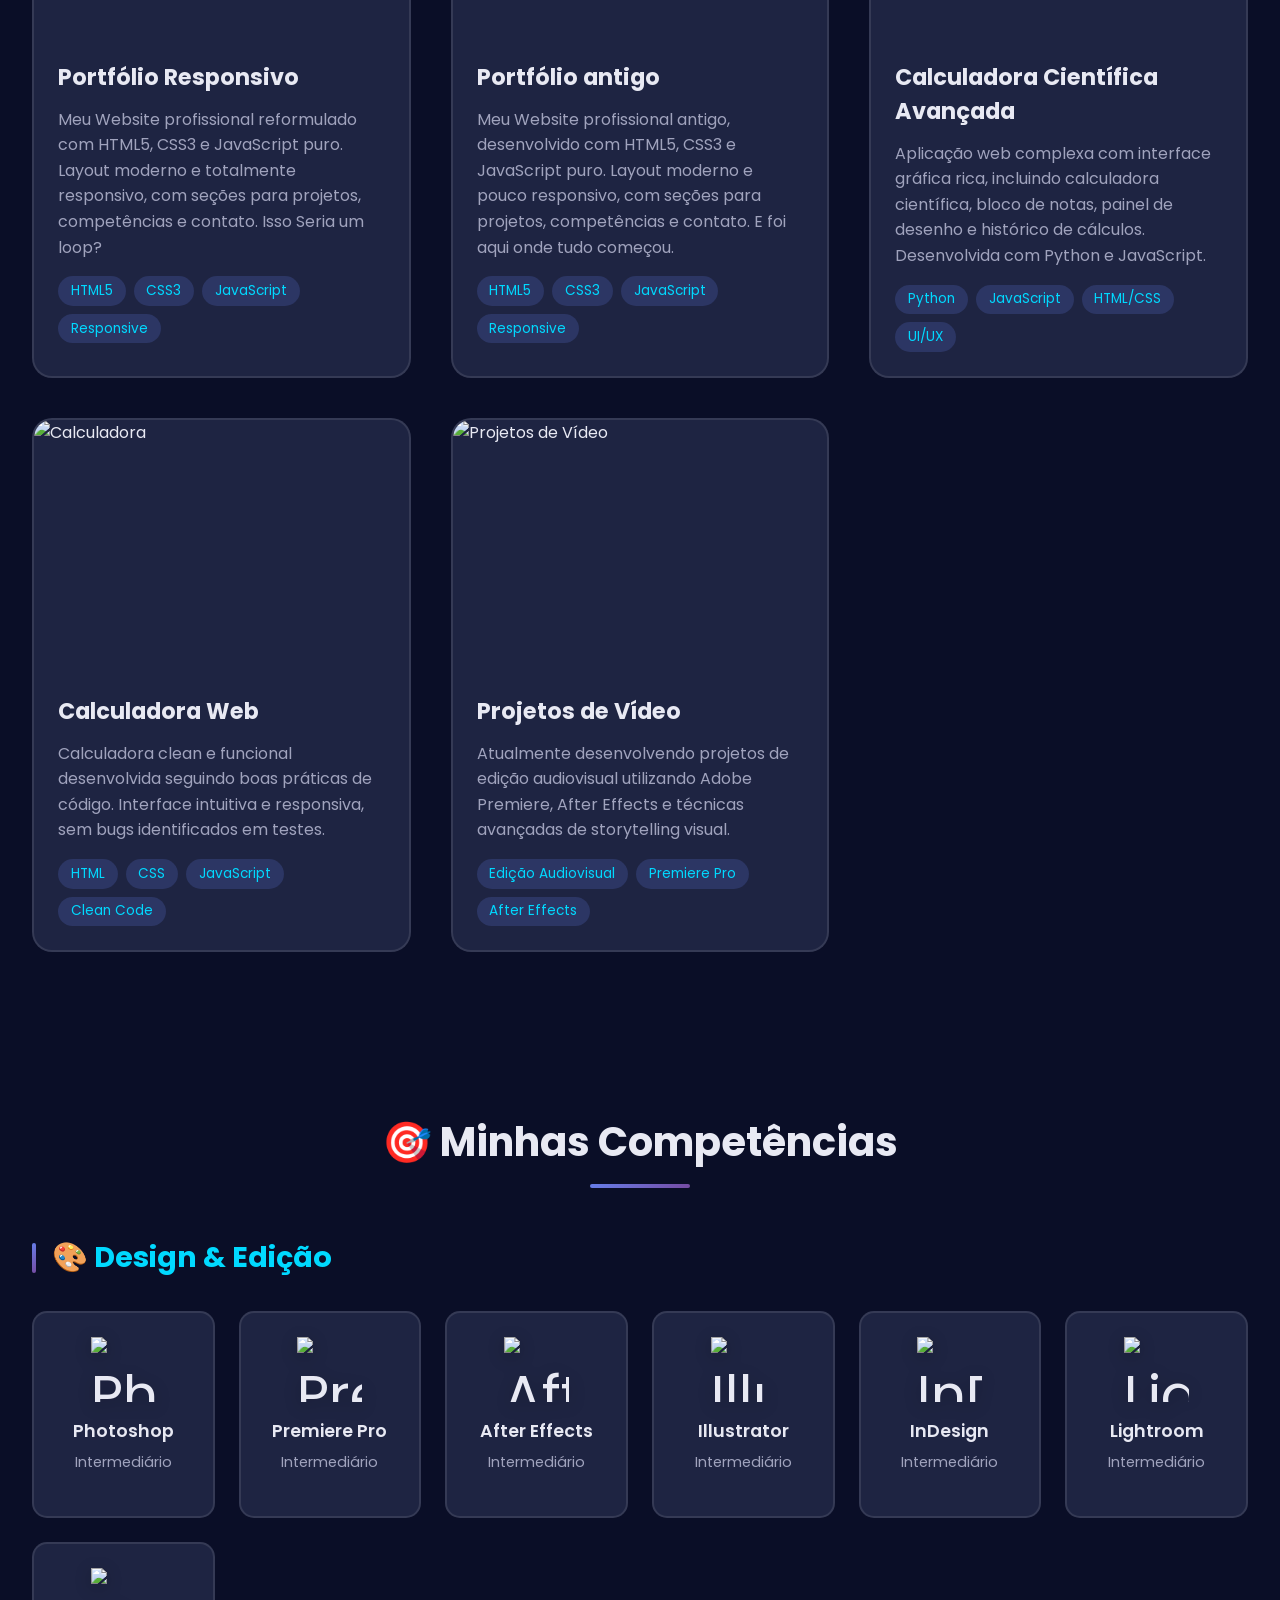
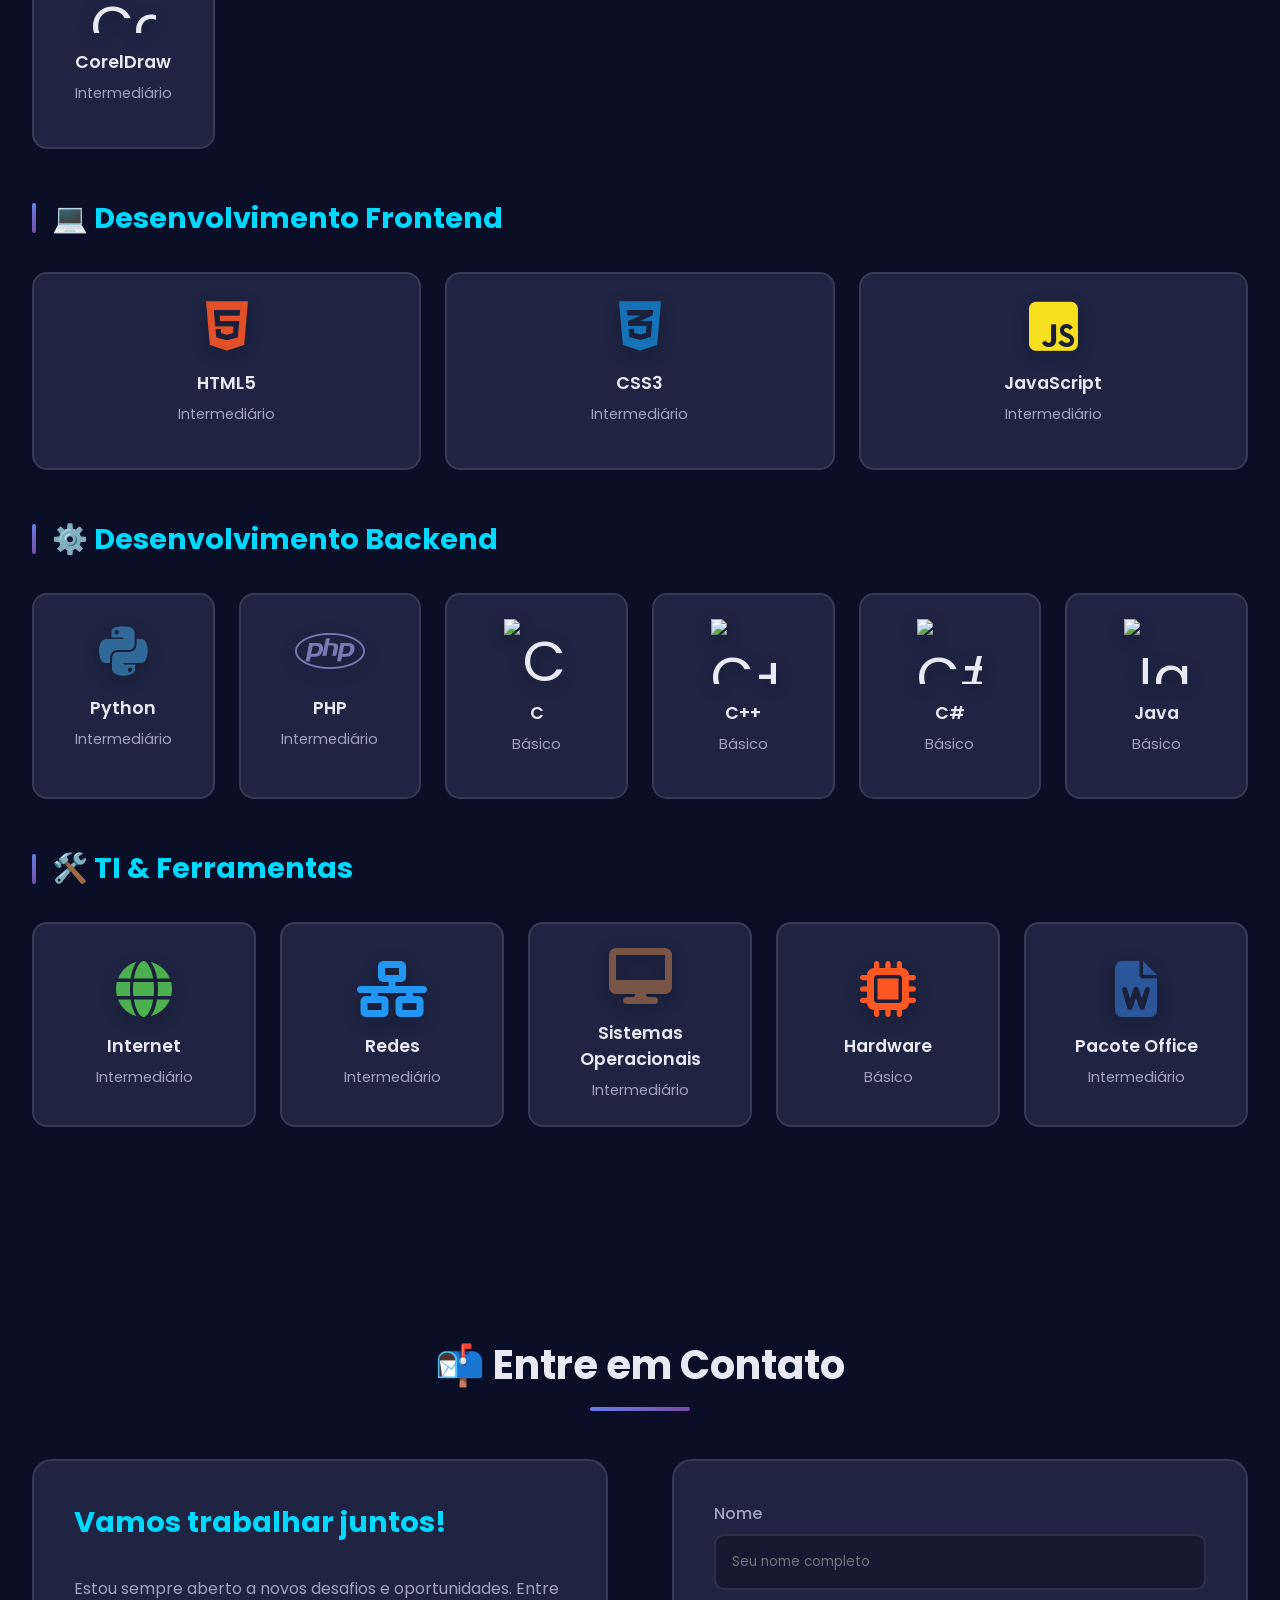
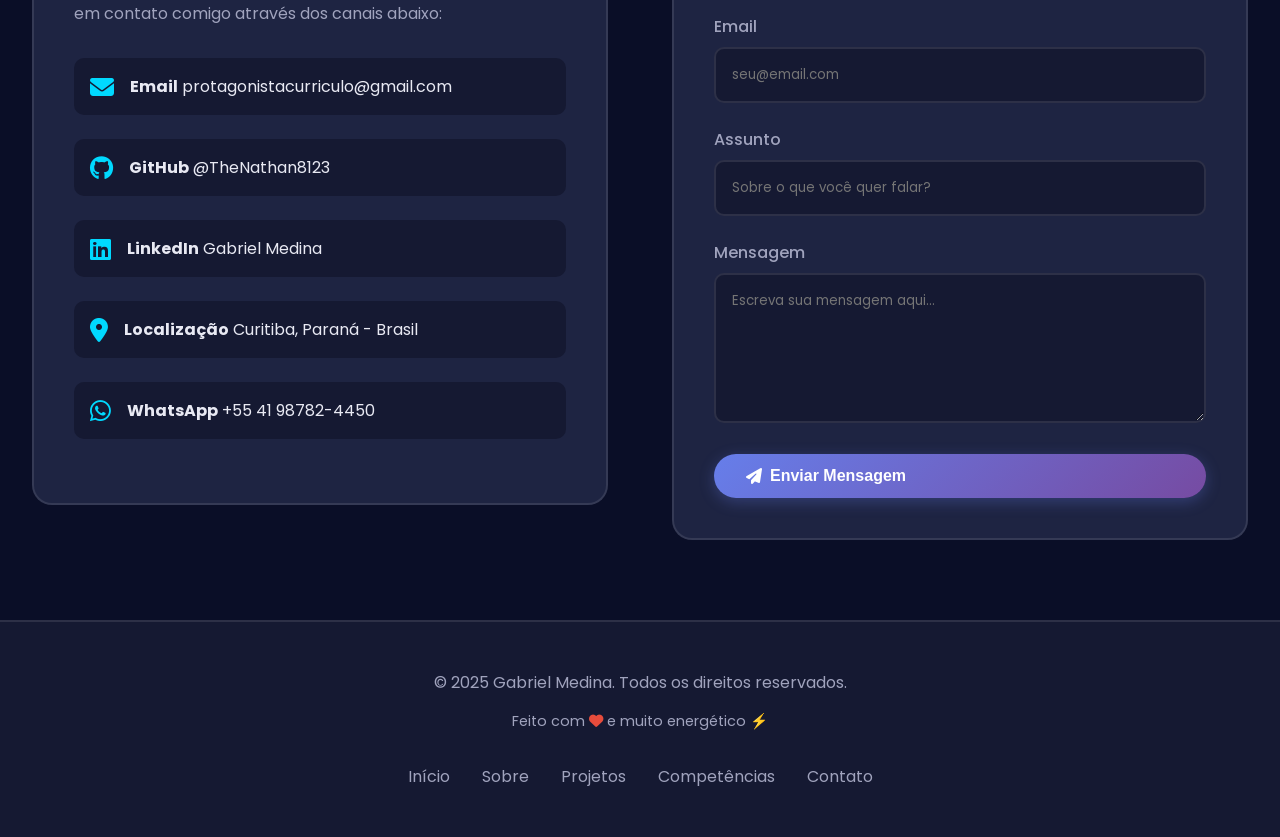
==== commit 0f8c6eb5: "adicionando projeto da normatic como card no meu portfólio" ====
--- a/index.html
+++ b/index.html
@@ -383,6 +383,38 @@
         </div>
       </div>
 
+      <!-- PROJETO DESENVOLVIMENTO: Engenharia de Requisitos - Normatic -->
+      <div class="project-card" data-category="web">
+        <div class="project-image">
+          <img src="https://res.cloudinary.com/dlamt1afm/image/upload/v1761671368/norm_iplikt.png"
+            alt="Engenharia de Requisitos - Normatic" class="zoom-img">
+          <div class="project-overlay">
+            <a href="https://thenathan8123.github.io/normatic_project/" target="_blank" title="Ver Projeto">
+              <i class="fas fa-external-link-alt"></i>
+            </a>
+            <a href="https://github.com/TheNathan8123" target="_blank" title="Ver Código">
+              <i class="fab fa-github"></i>
+            </a>
+          </div>
+        </div>
+        <div class="project-info">
+          <h3>Engenharia de Requisitos - Normatic</h3>
+          <p>Projeto acadêmico (Eng. de Software - 2º período) desenvolvido para a empresa Normatic, com foco em
+            Engenharia de
+            Requisitos. O objetivo é criar uma ferramenta que auxilie os funcionários a identificar as melhores opções
+            de
+            tratamento térmico para os clientes.</p>
+          <div class="project-tags">
+            <span class="tag">Faculdade</span>
+            <span class="tag">HTML5</span>
+            <span class="tag">CSS3</span>
+            <span class="tag">JavaScript</span>
+            <span class="tag">Engenharia de Requisitos</span>
+            <span class="tag">Simulação</span>
+          </div>
+        </div>
+      </div>
+
       <!-- PROJETO DESENVOLVIMENTO: Novo Portfólio HTML Melhorado -->
       <div class="project-card" data-category="web">
         <div class="project-image">
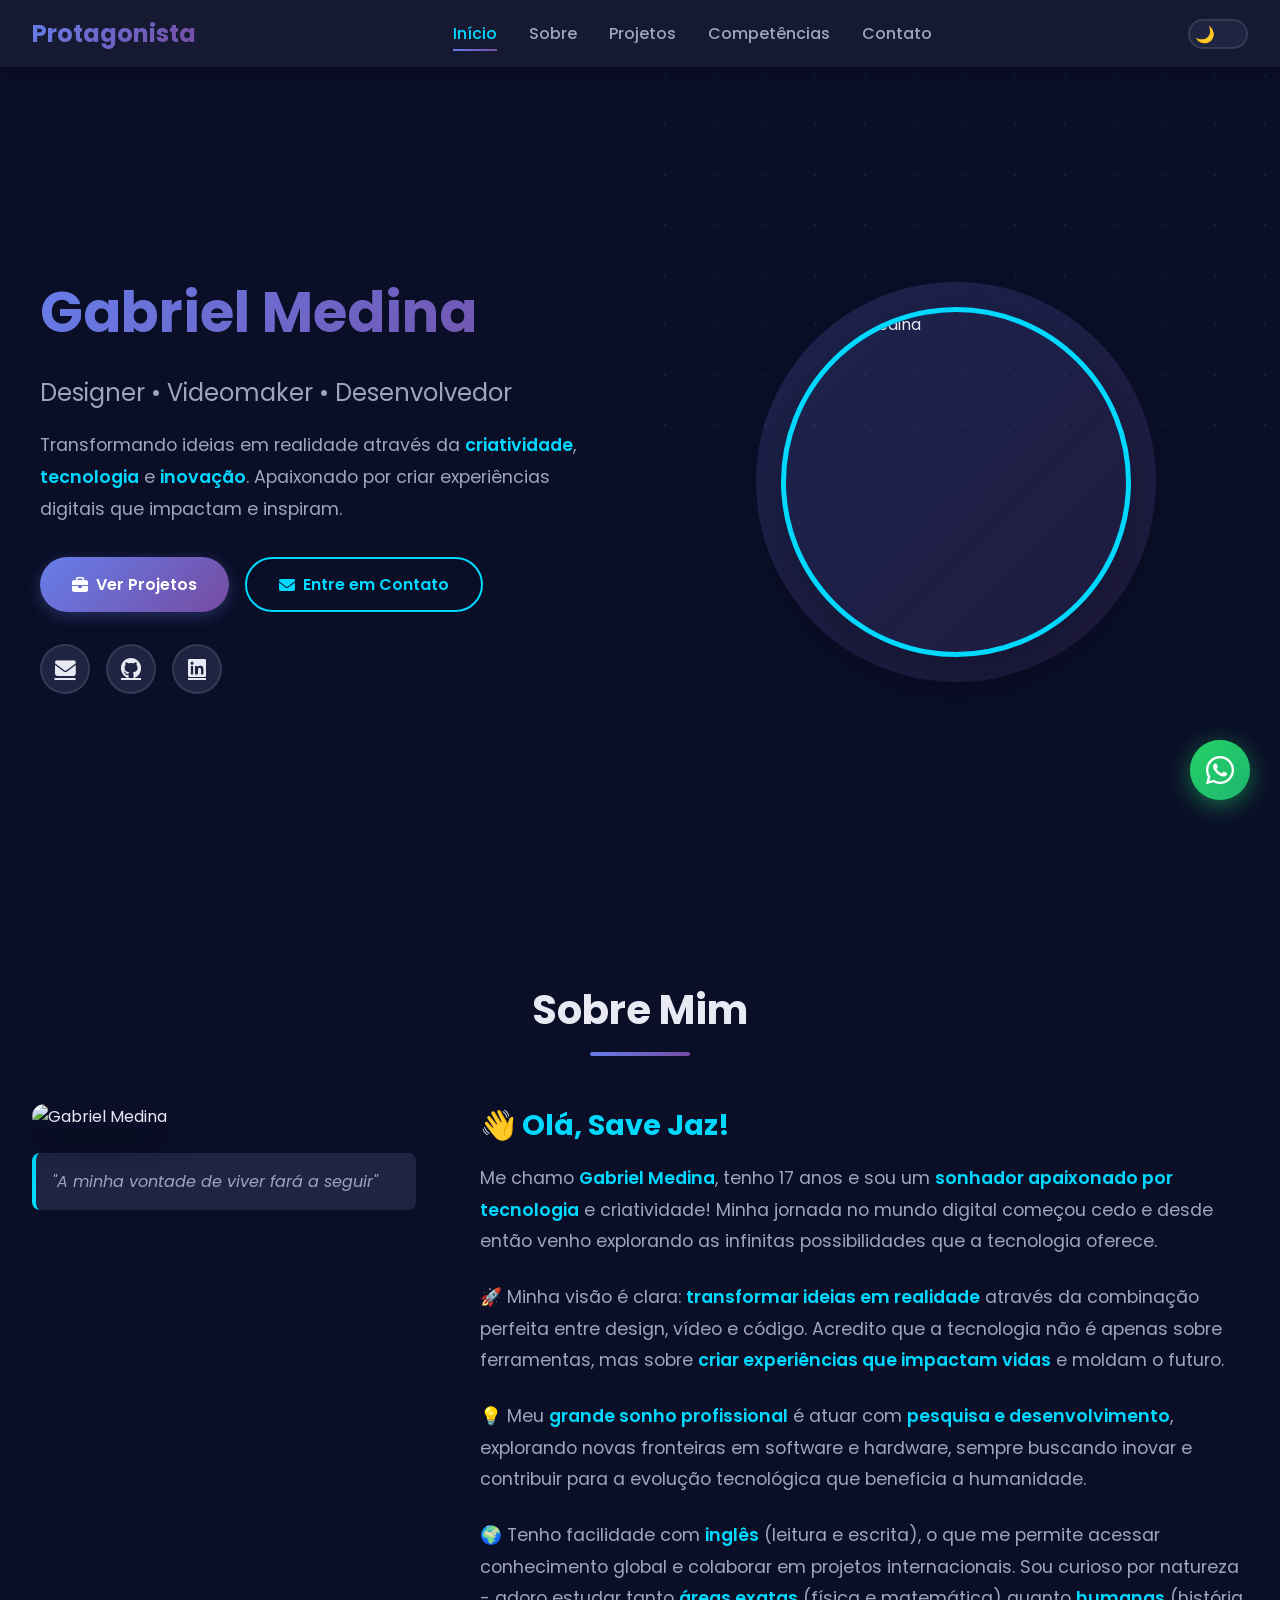
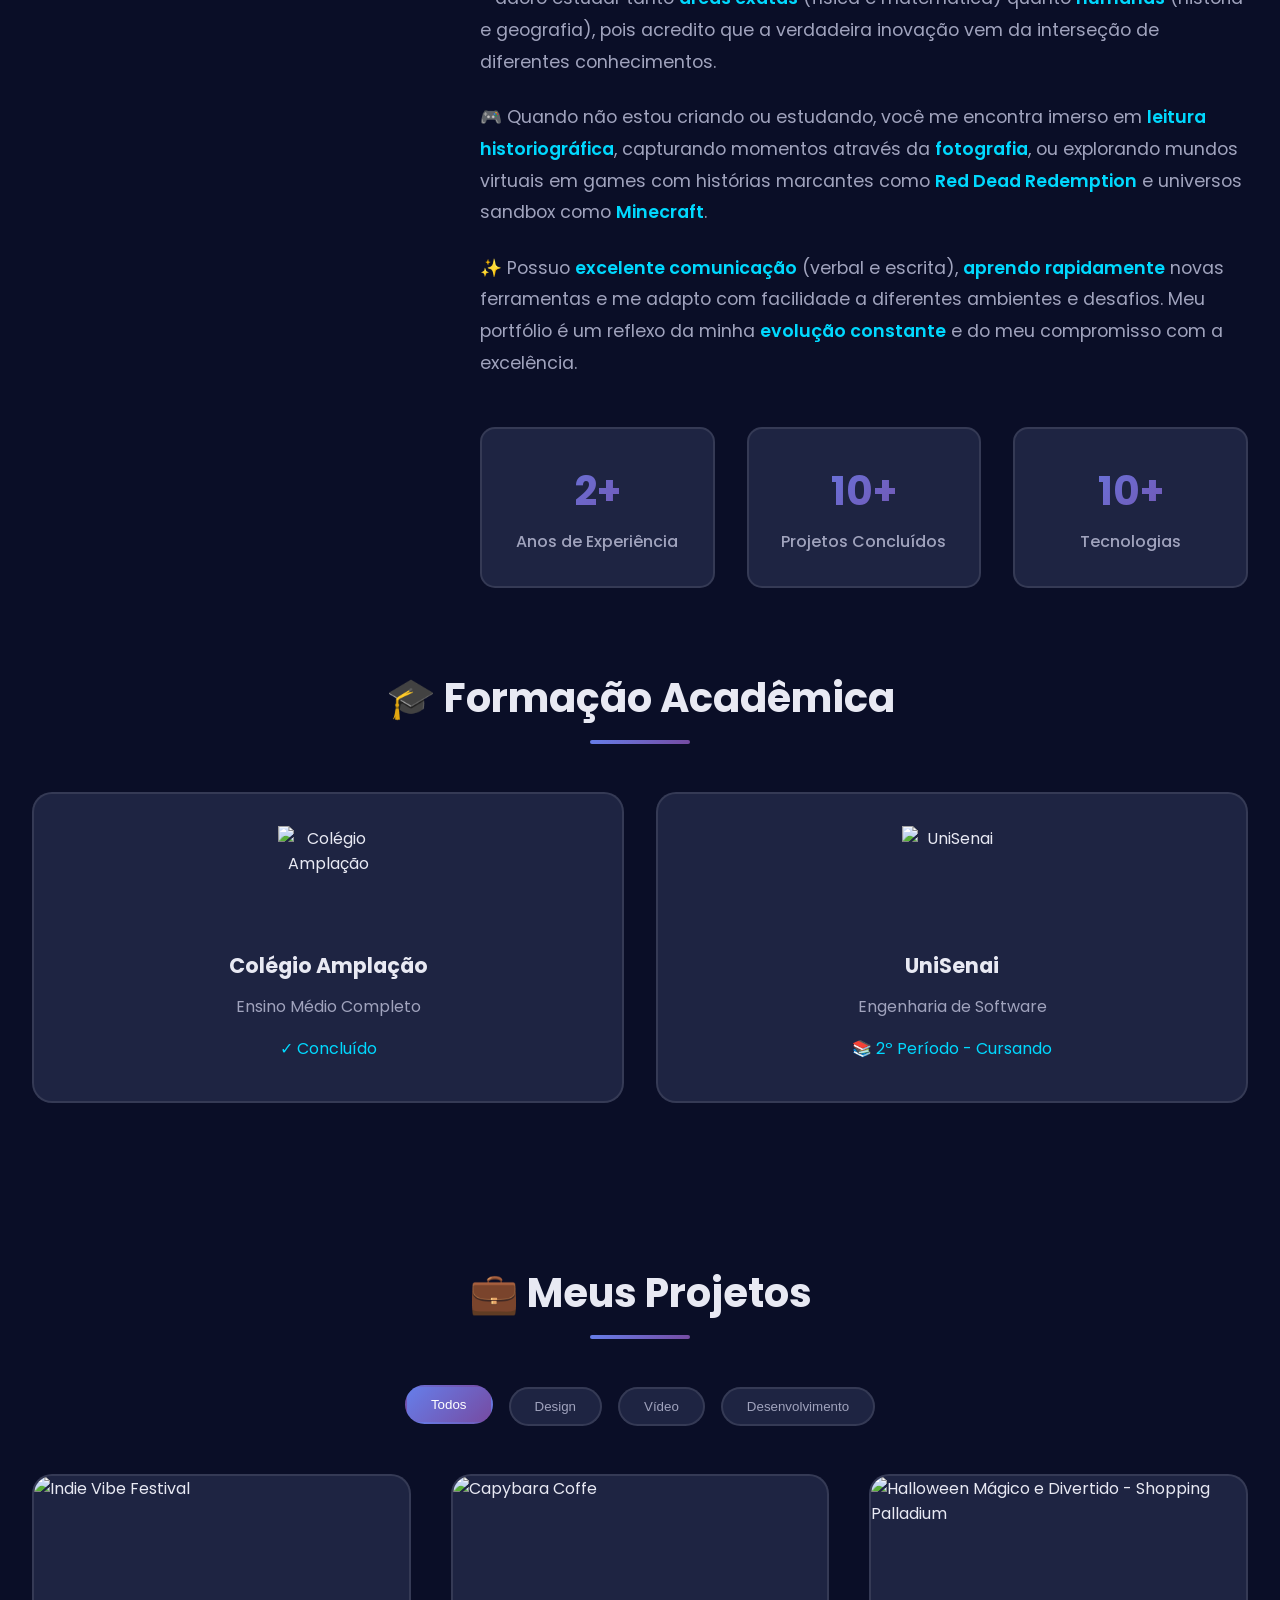
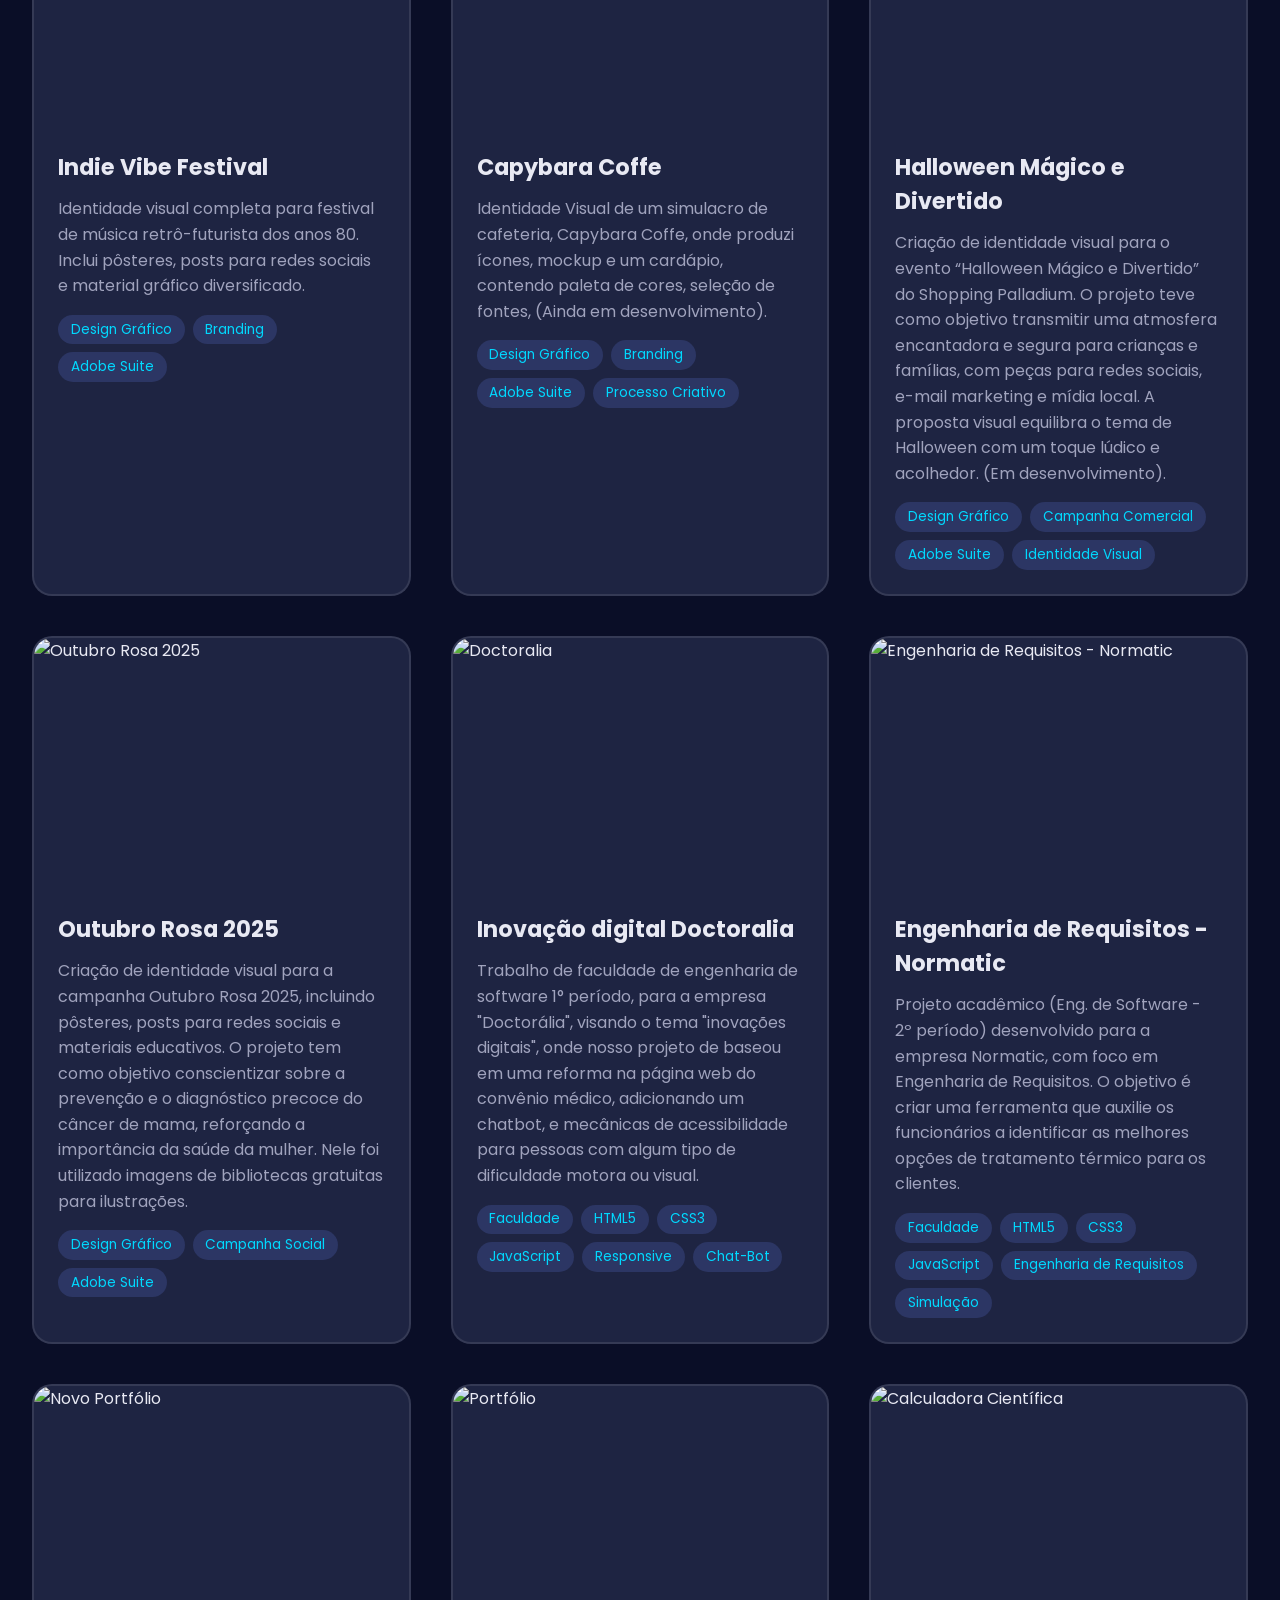
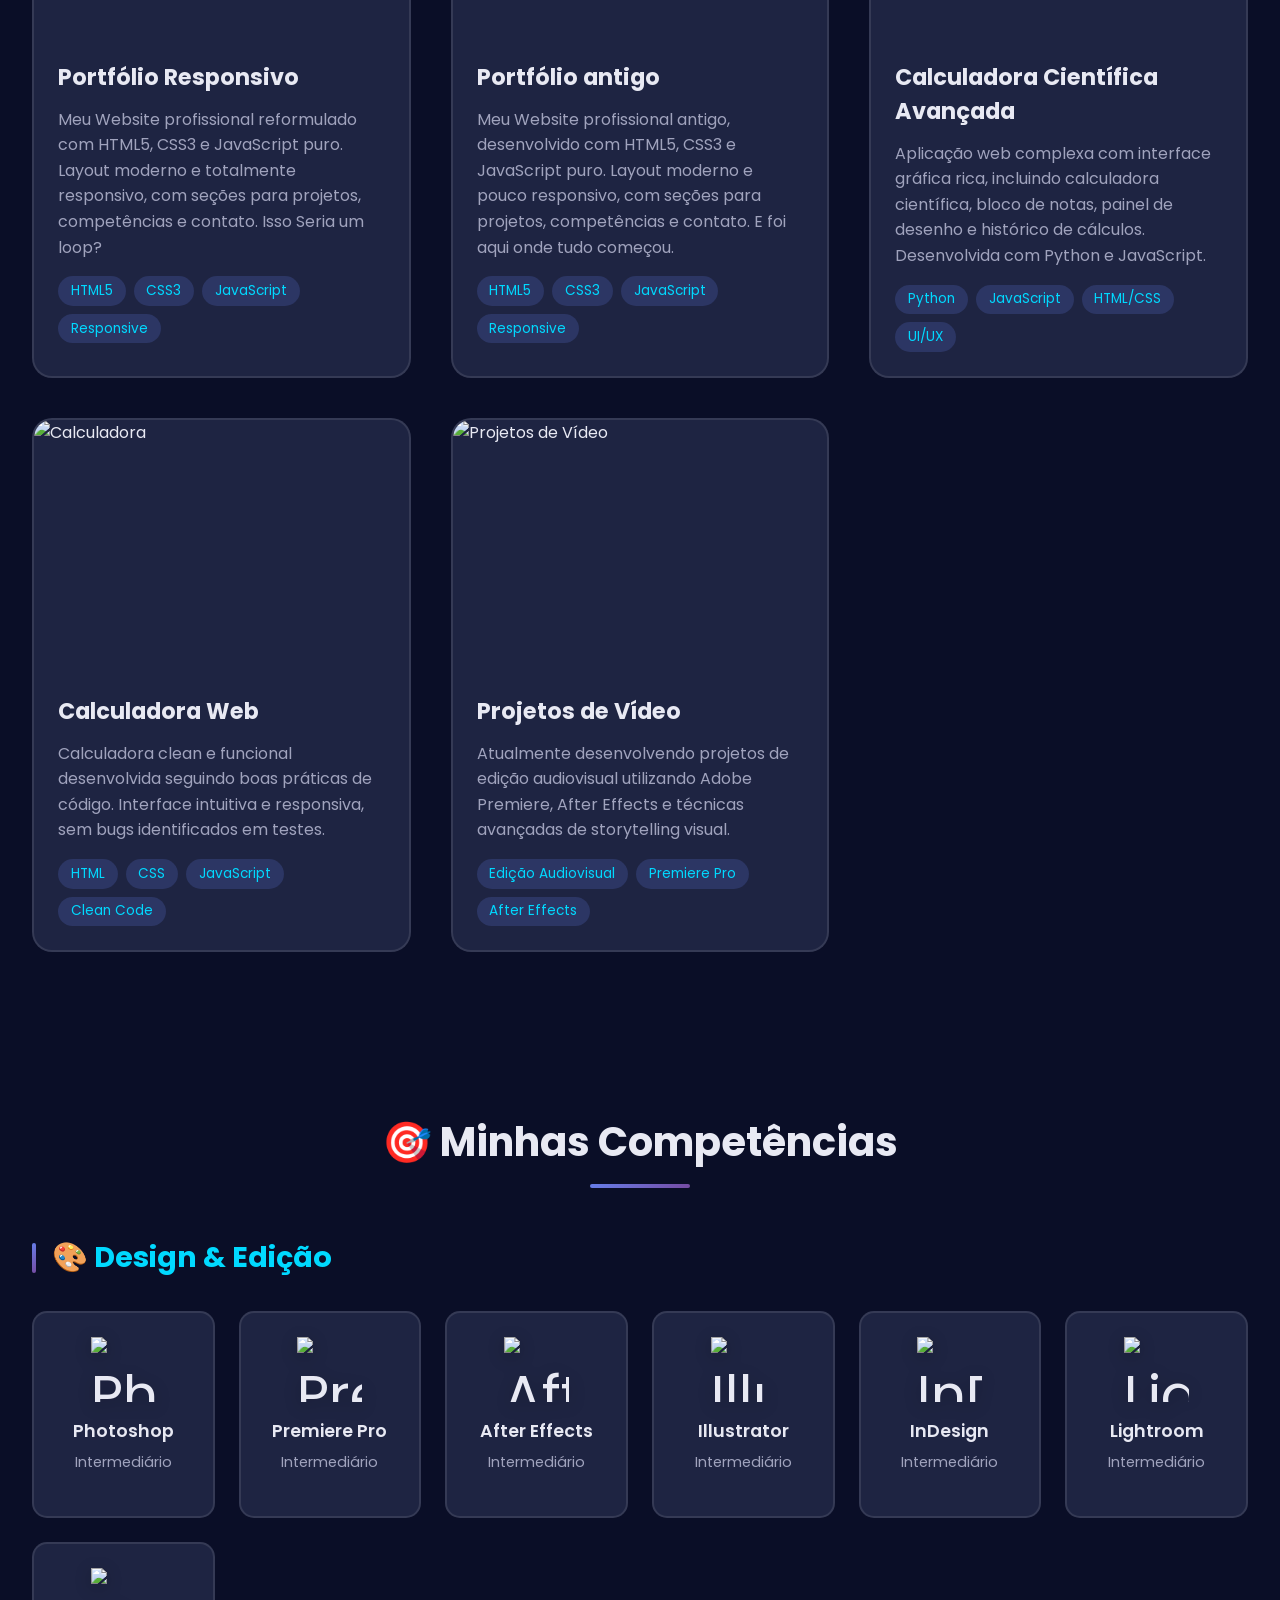
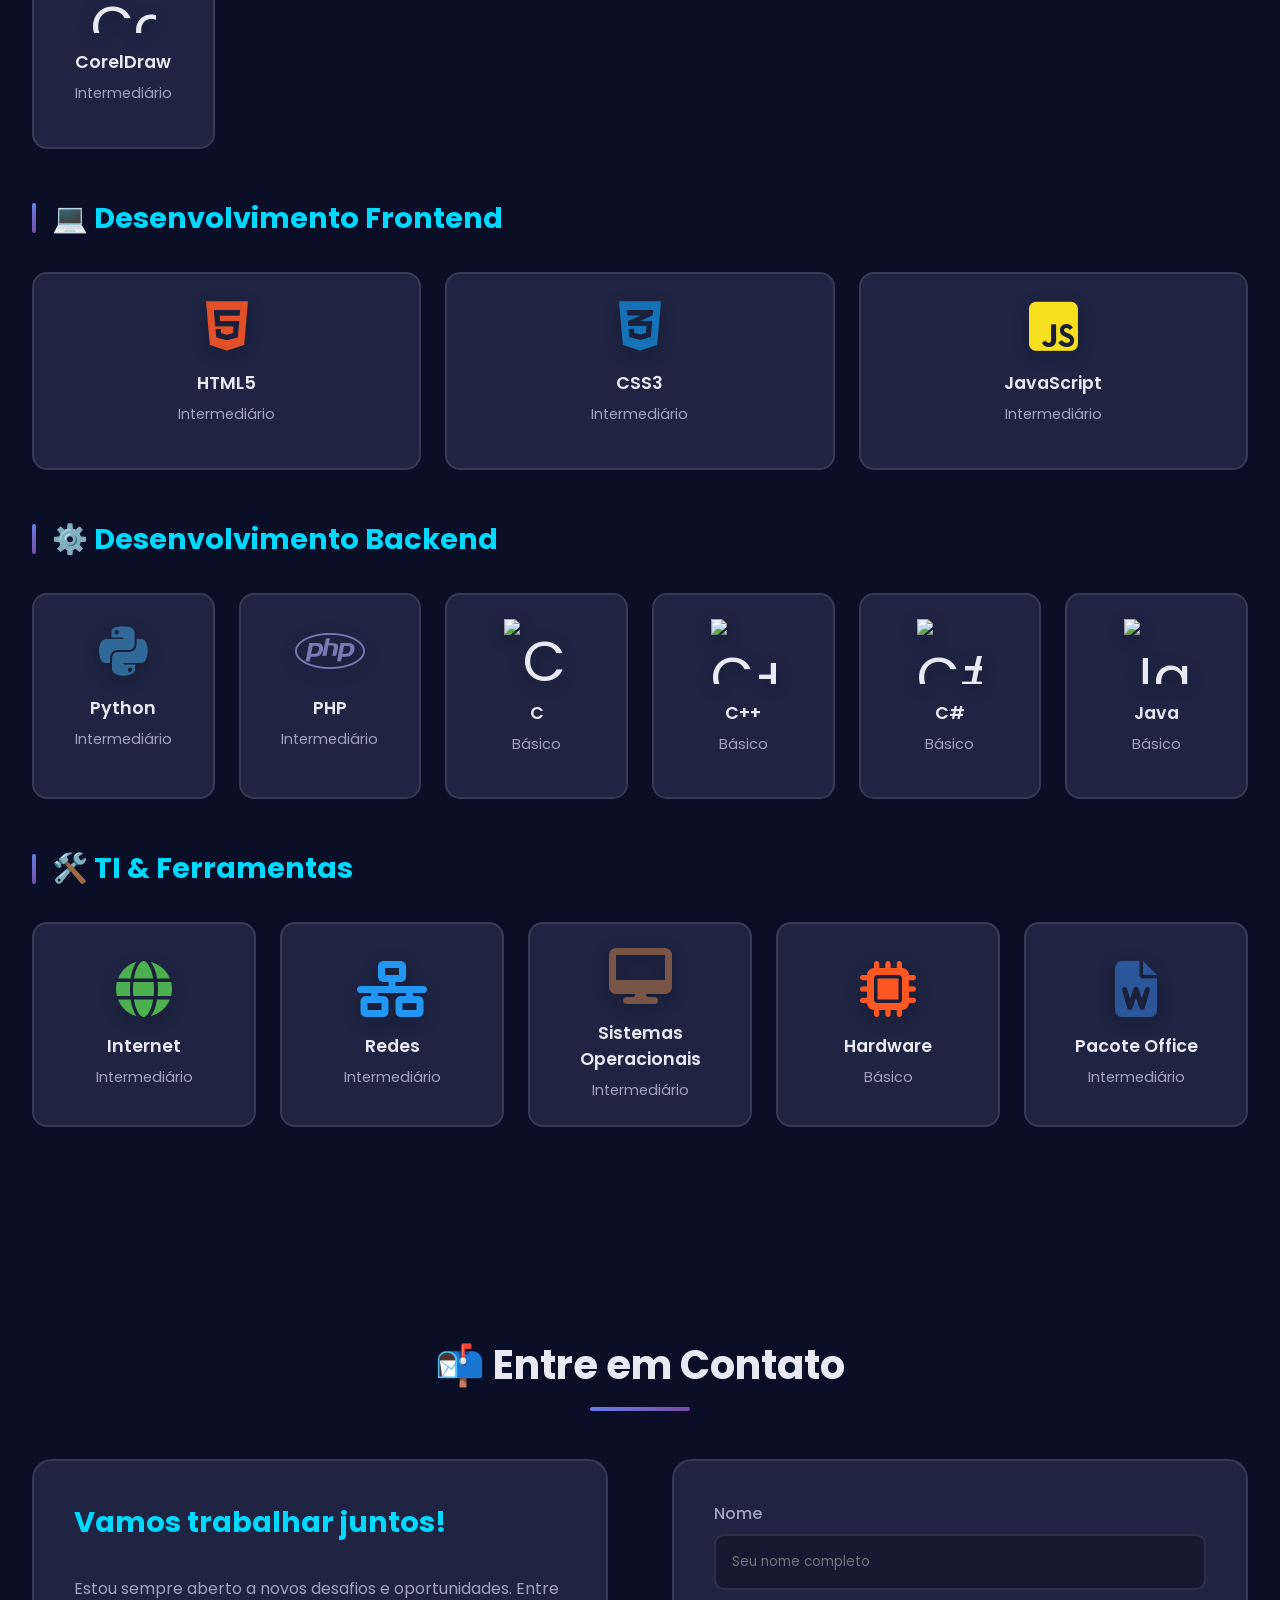
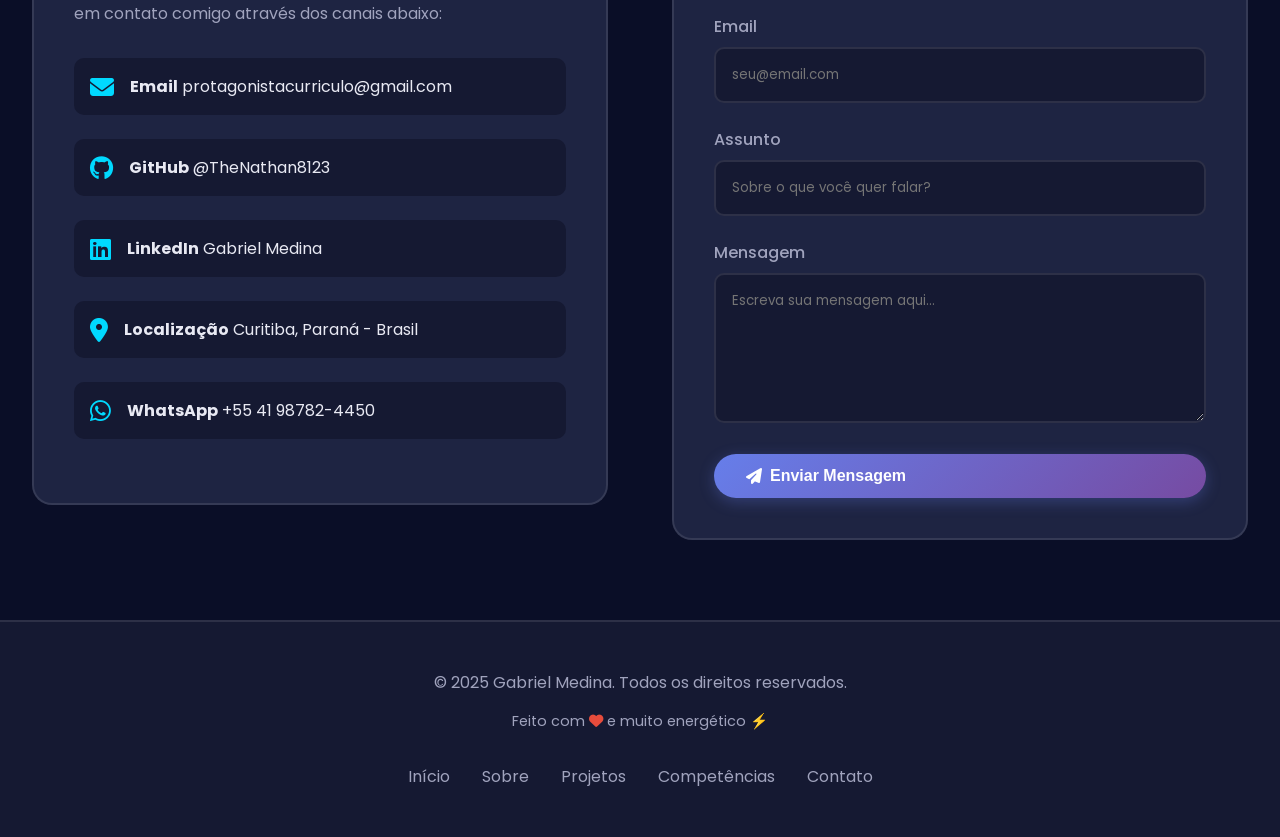
==== commit c0327bc2: "Alterando projetos concluidos: 4 to 10" ====
--- a/index.html
+++ b/index.html
@@ -184,7 +184,7 @@
             <div class="stat-label">Anos de Experiência</div>
           </div>
           <div class="stat-card">
-            <div class="stat-number">4+</div>
+            <div class="stat-number">10+</div>
             <div class="stat-label">Projetos Concluídos</div>
           </div>
           <div class="stat-card">
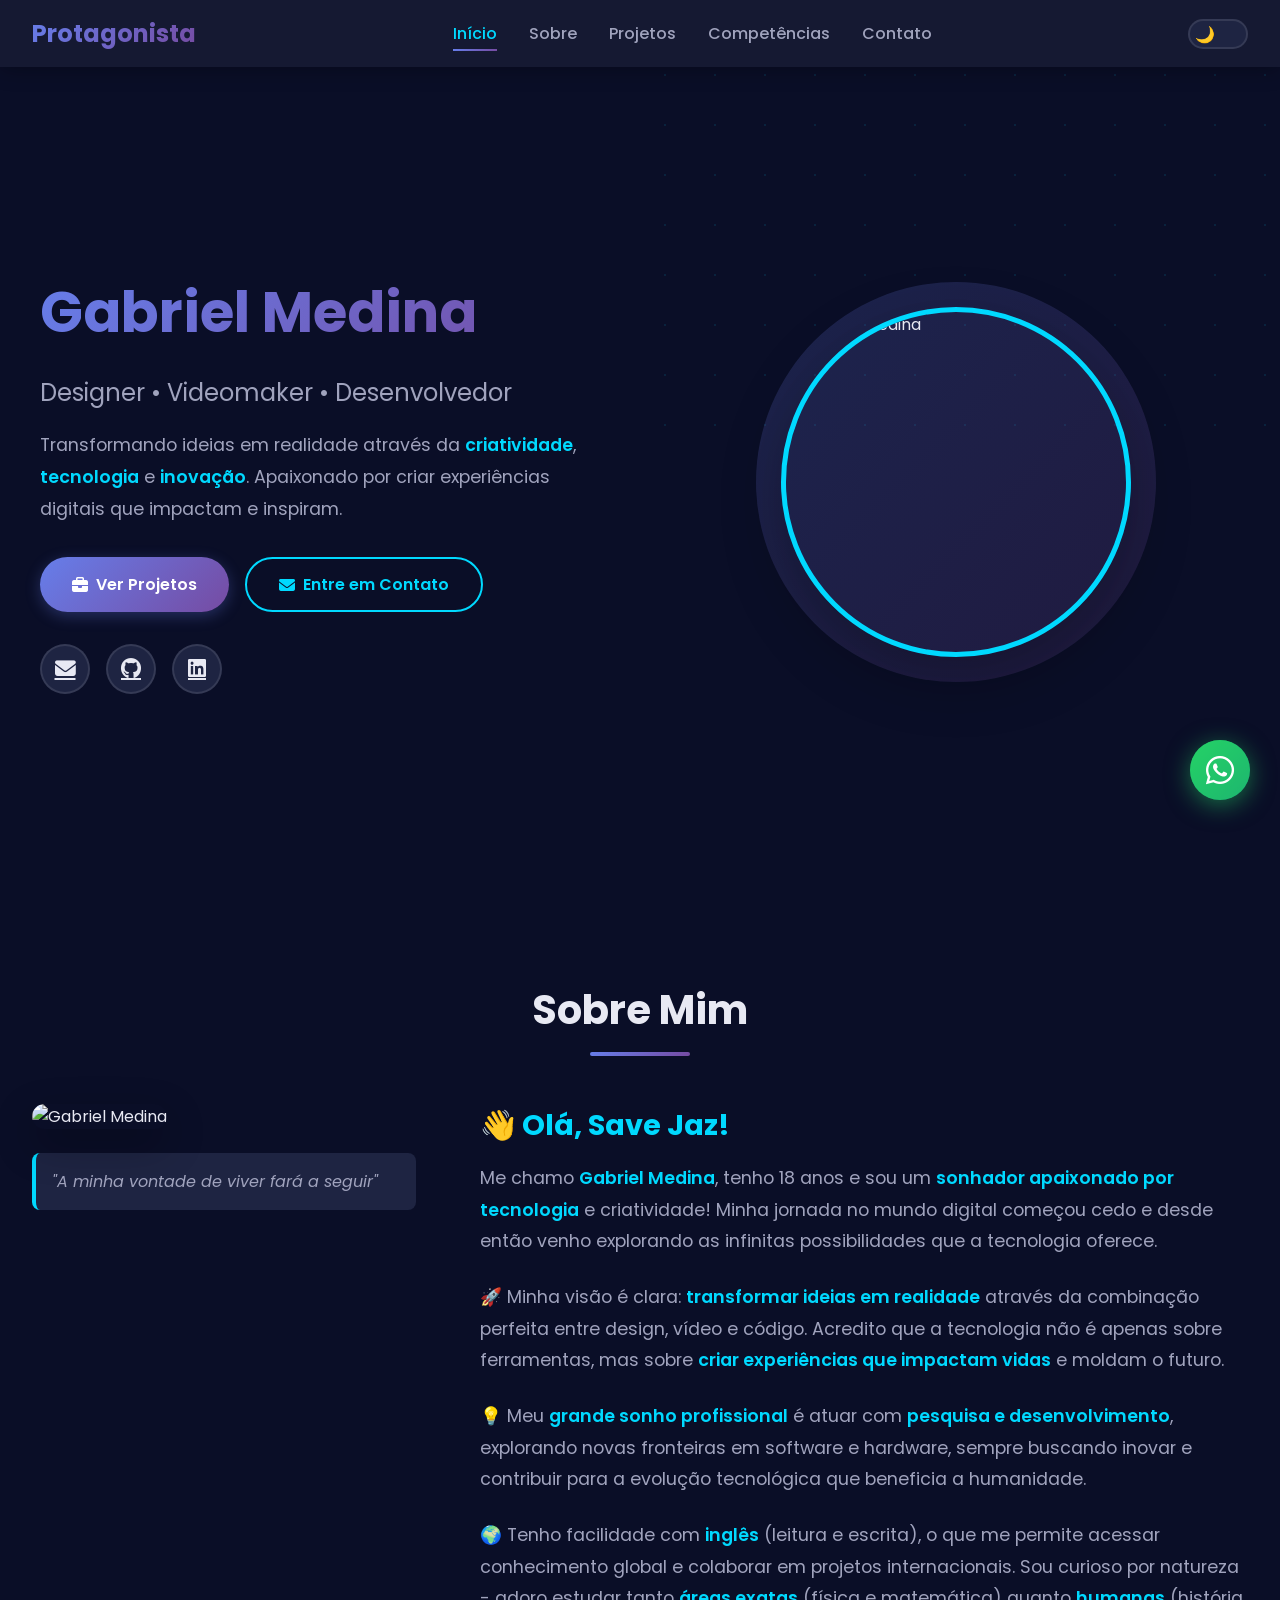
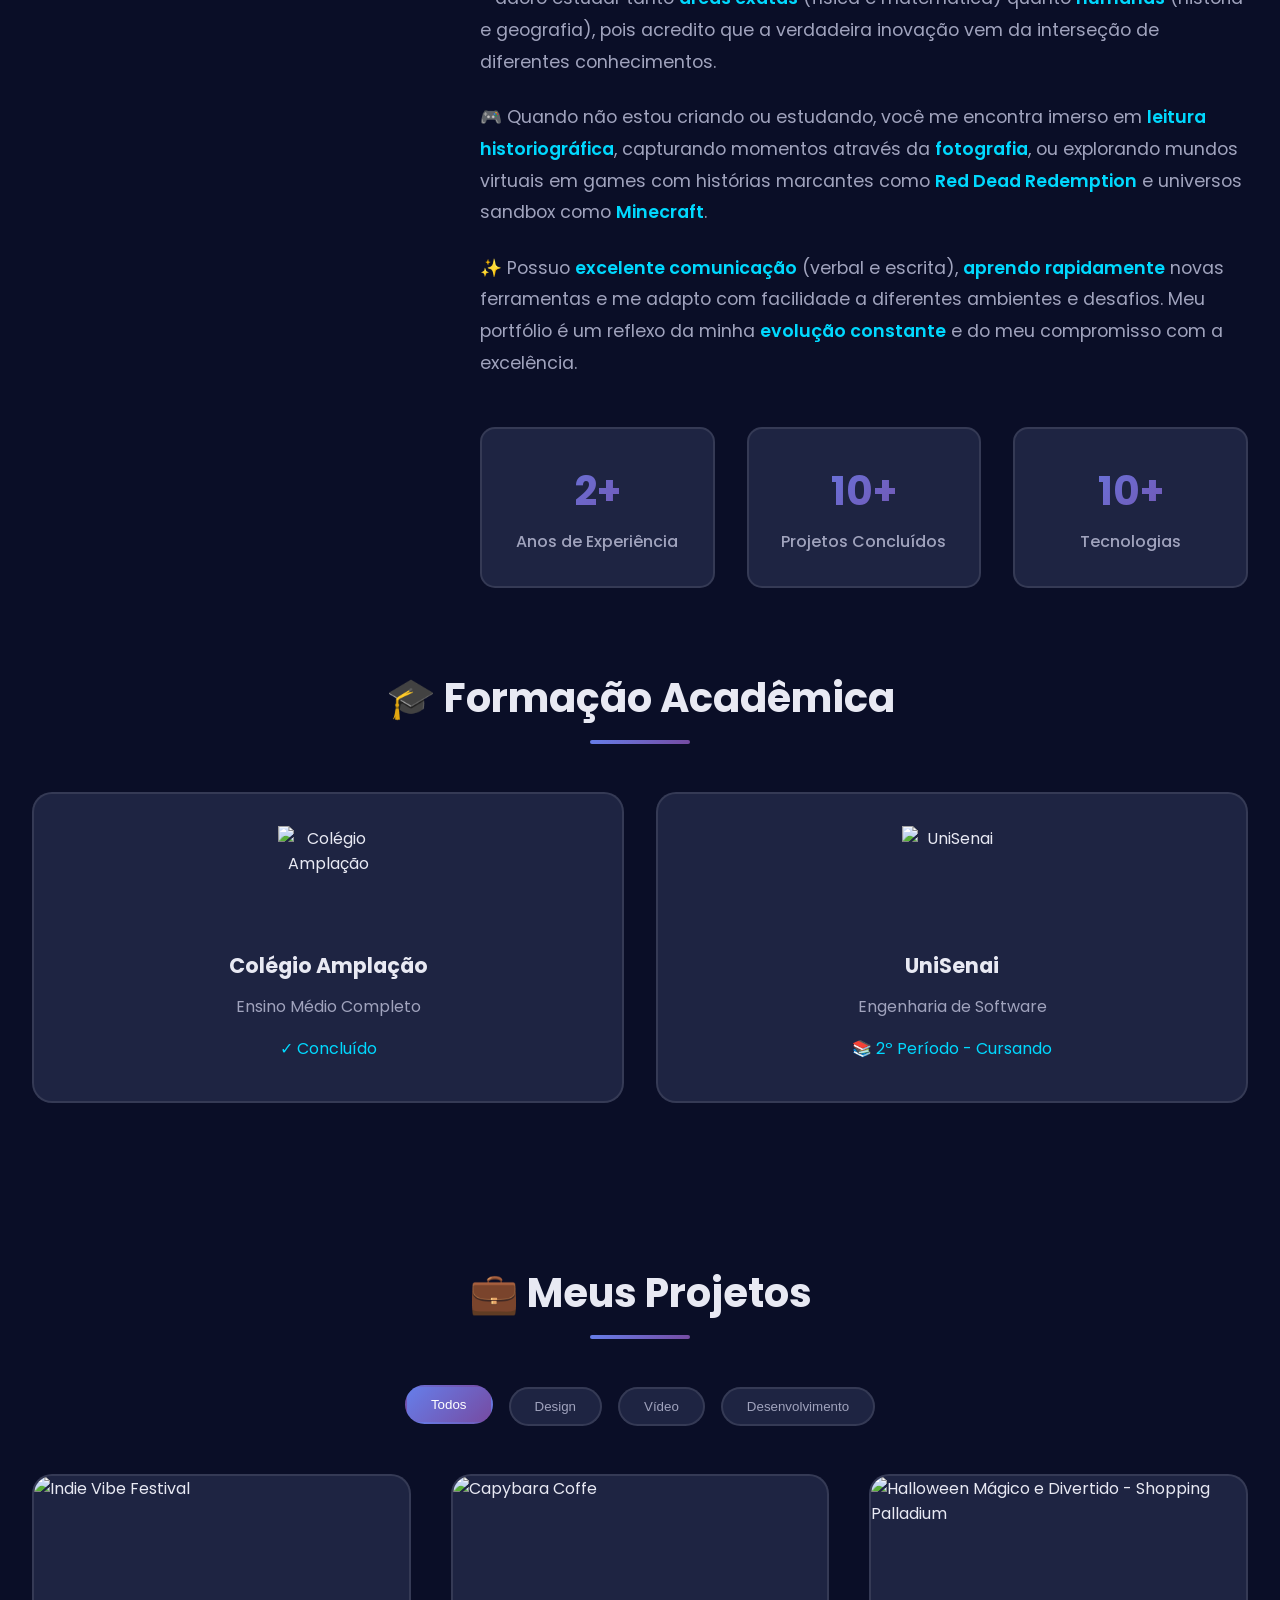
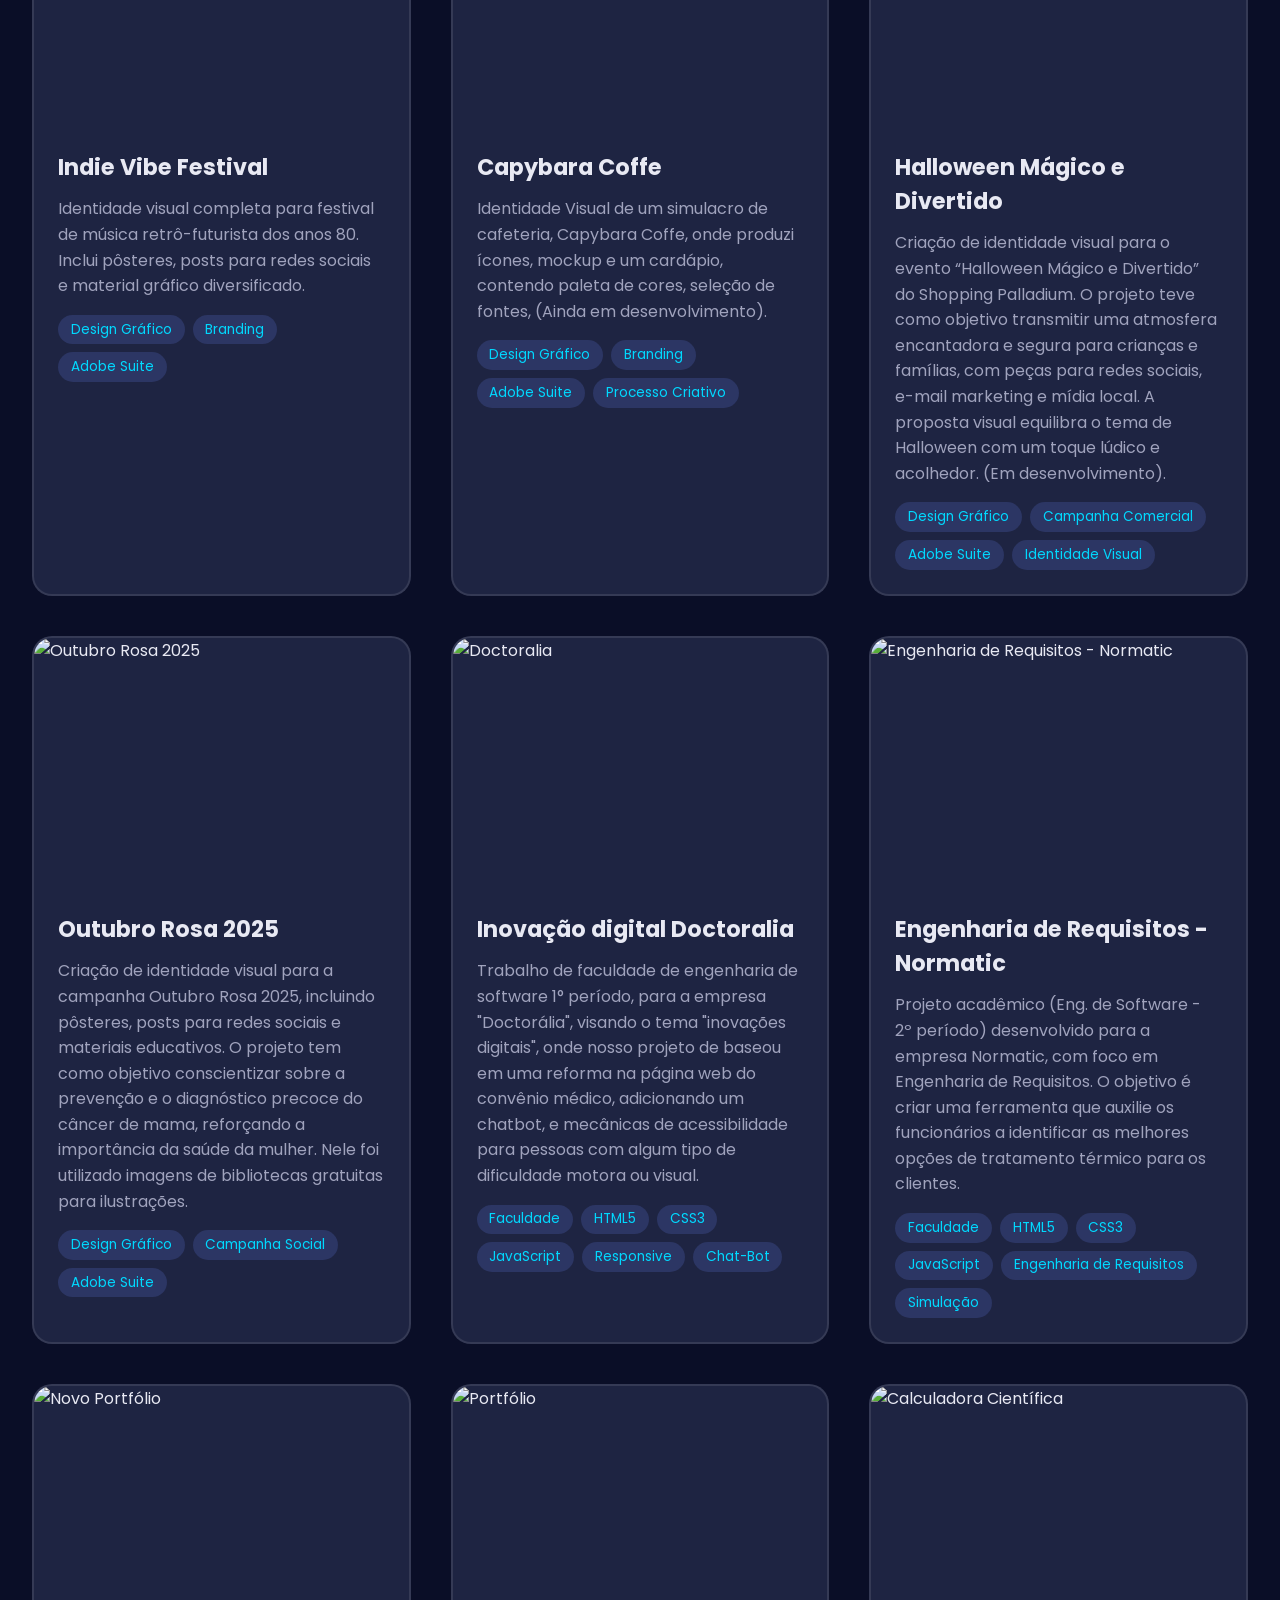
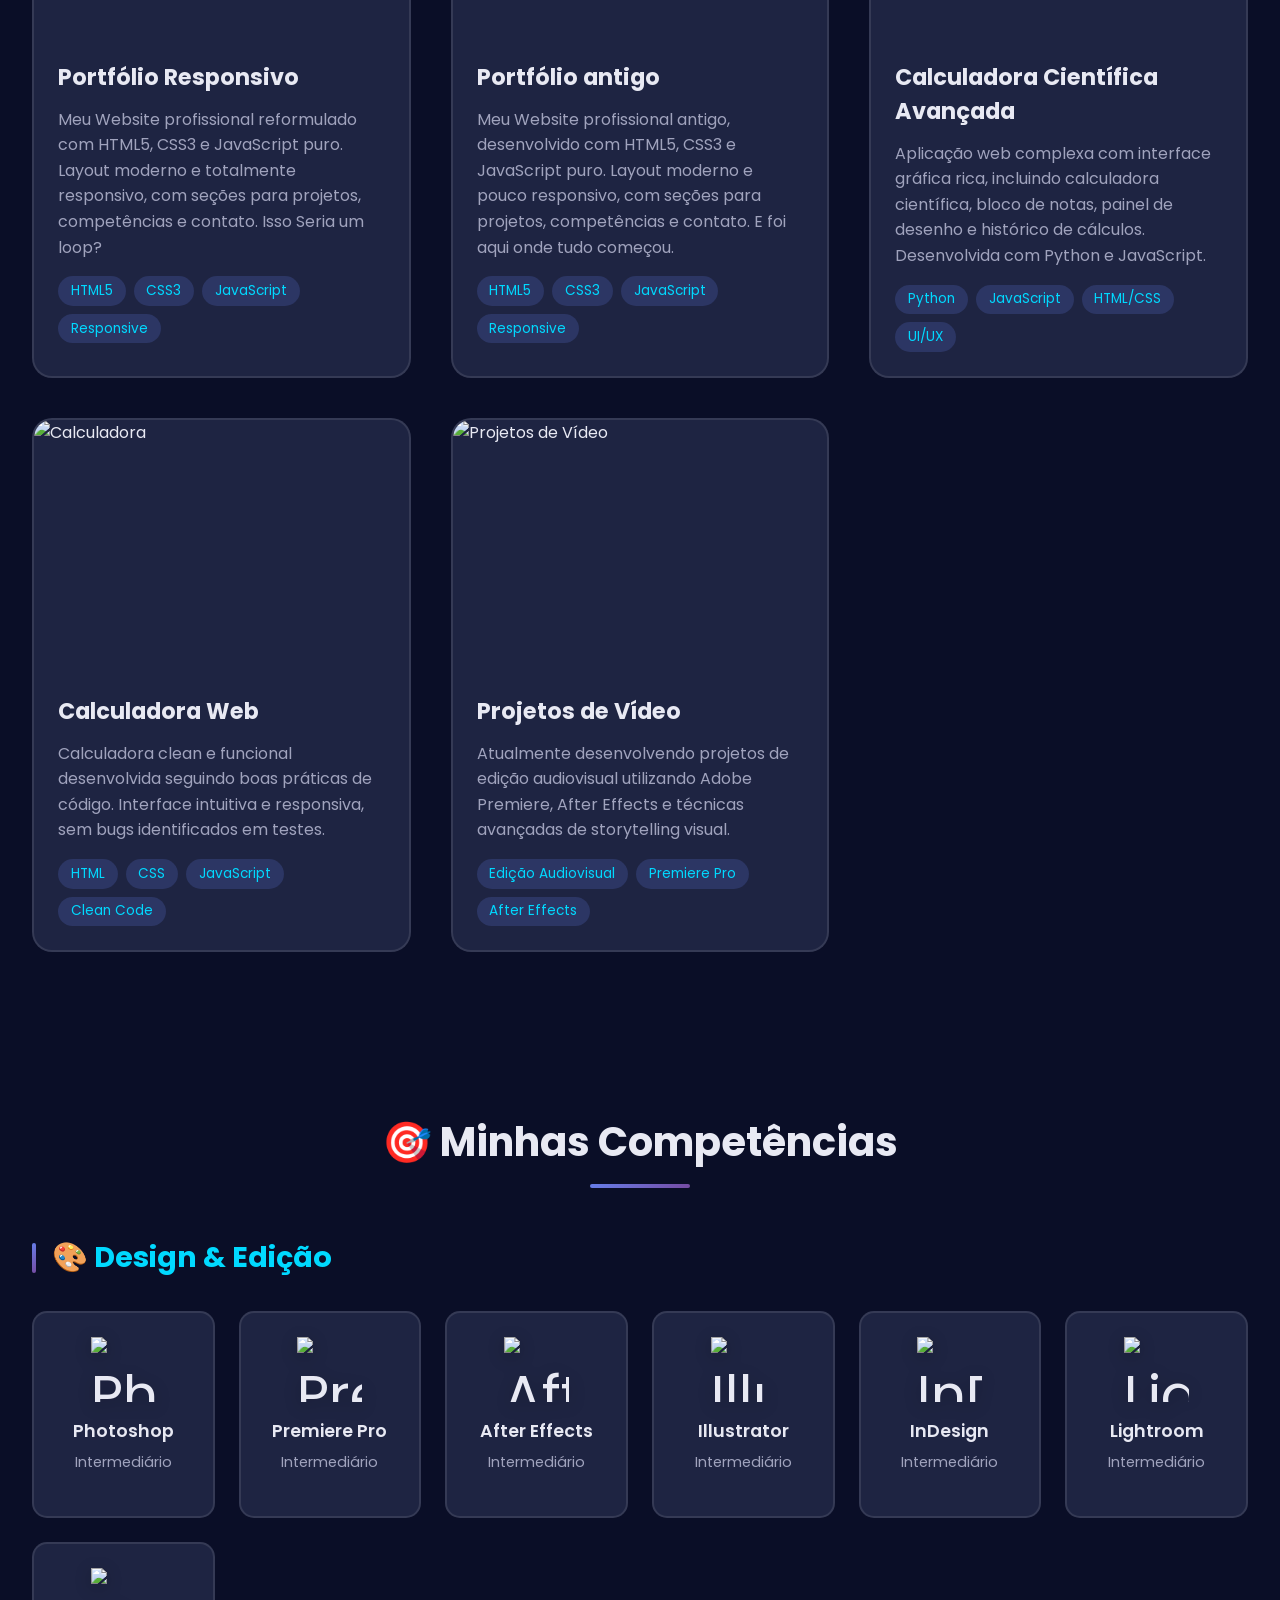
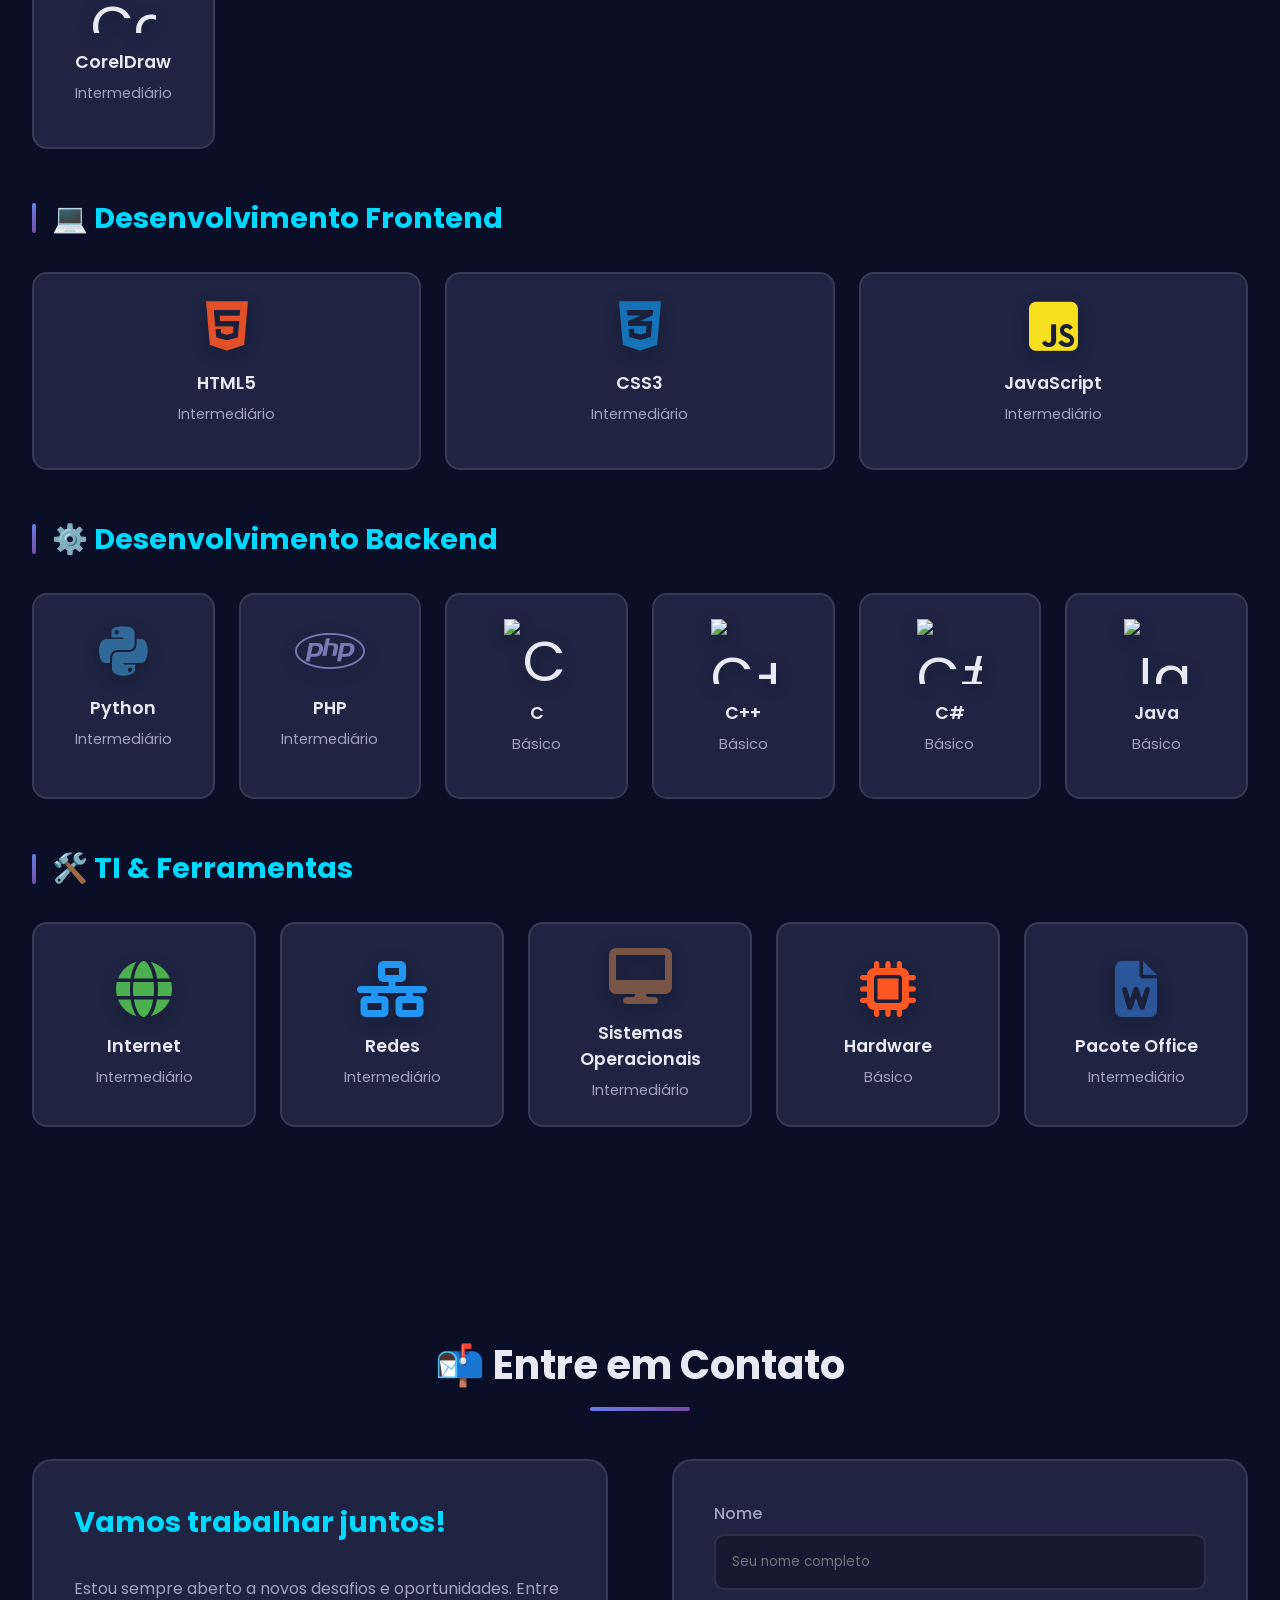
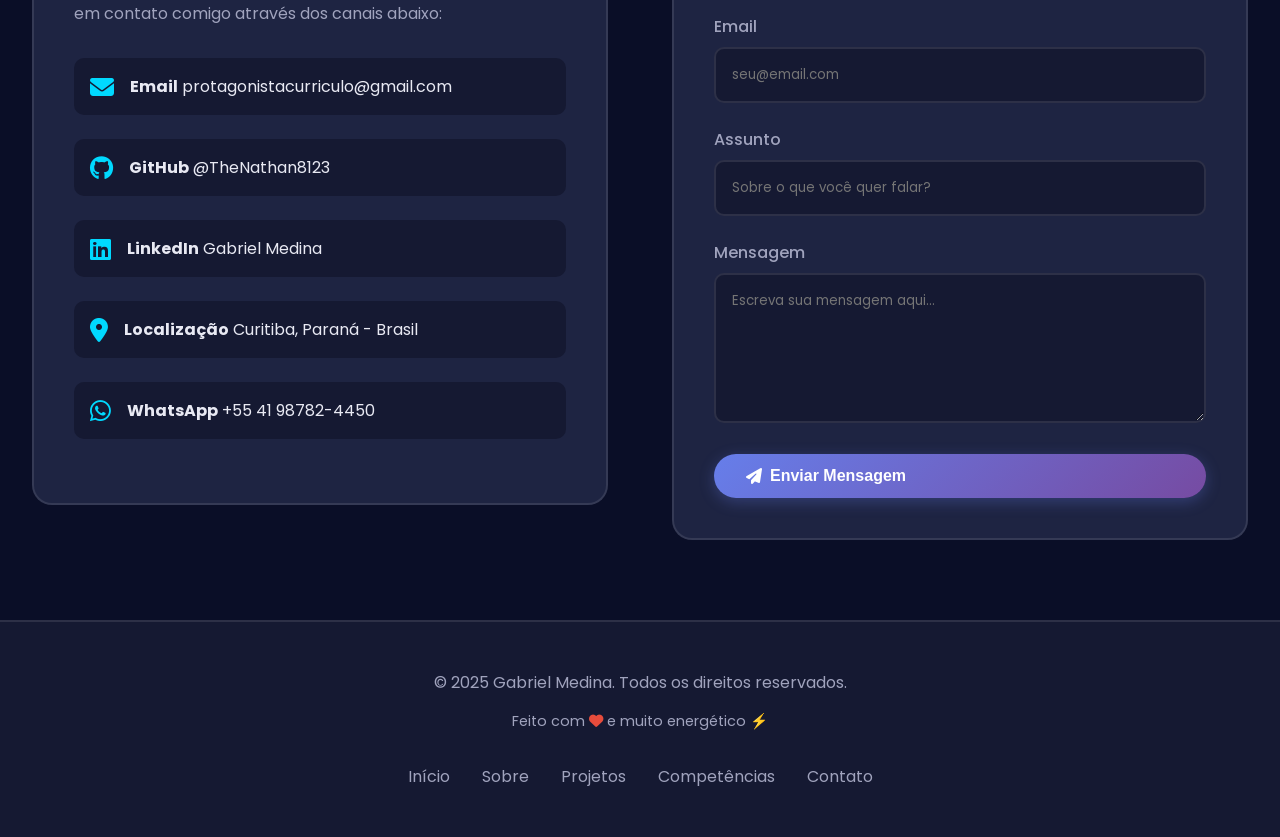
==== commit eeda9388: "Atualizando minha idade no portfólio" ====
--- a/index.html
+++ b/index.html
@@ -134,7 +134,7 @@
       <div class="about-text">
         <h3>👋 Olá, Save Jaz!</h3>
         <p>
-          Me chamo <span class="highlight">Gabriel Medina</span>, tenho 17 anos e sou um
+          Me chamo <span class="highlight">Gabriel Medina</span>, tenho 18 anos e sou um
           <span class="highlight">sonhador apaixonado por tecnologia</span> e criatividade!
           Minha jornada no mundo digital começou cedo e desde então venho explorando as infinitas
           possibilidades que a tecnologia oferece.
@@ -296,7 +296,7 @@
           <img src="https://res.cloudinary.com/dlamt1afm/image/upload/v1761328739/print_forDB_dslacj.png"
             alt="Halloween Mágico e Divertido - Shopping Palladium" class="zoom-img">
           <div class="project-overlay">
-            <a href="https://drive.google.com/drive/folders/XXXXXXX" target="_blank" title="Ver no Drive">
+            <a href="https://drive.google.com/drive/folders/164hU31LyHd5CRIaAasmspgKJG4XstuAx?usp=drive_link" target="_blank" title="Ver no Drive">
               <i class="fas fa-external-link-alt"></i>
             </a>
             <a href="#" class="zoom-trigger" title="Visualizar">
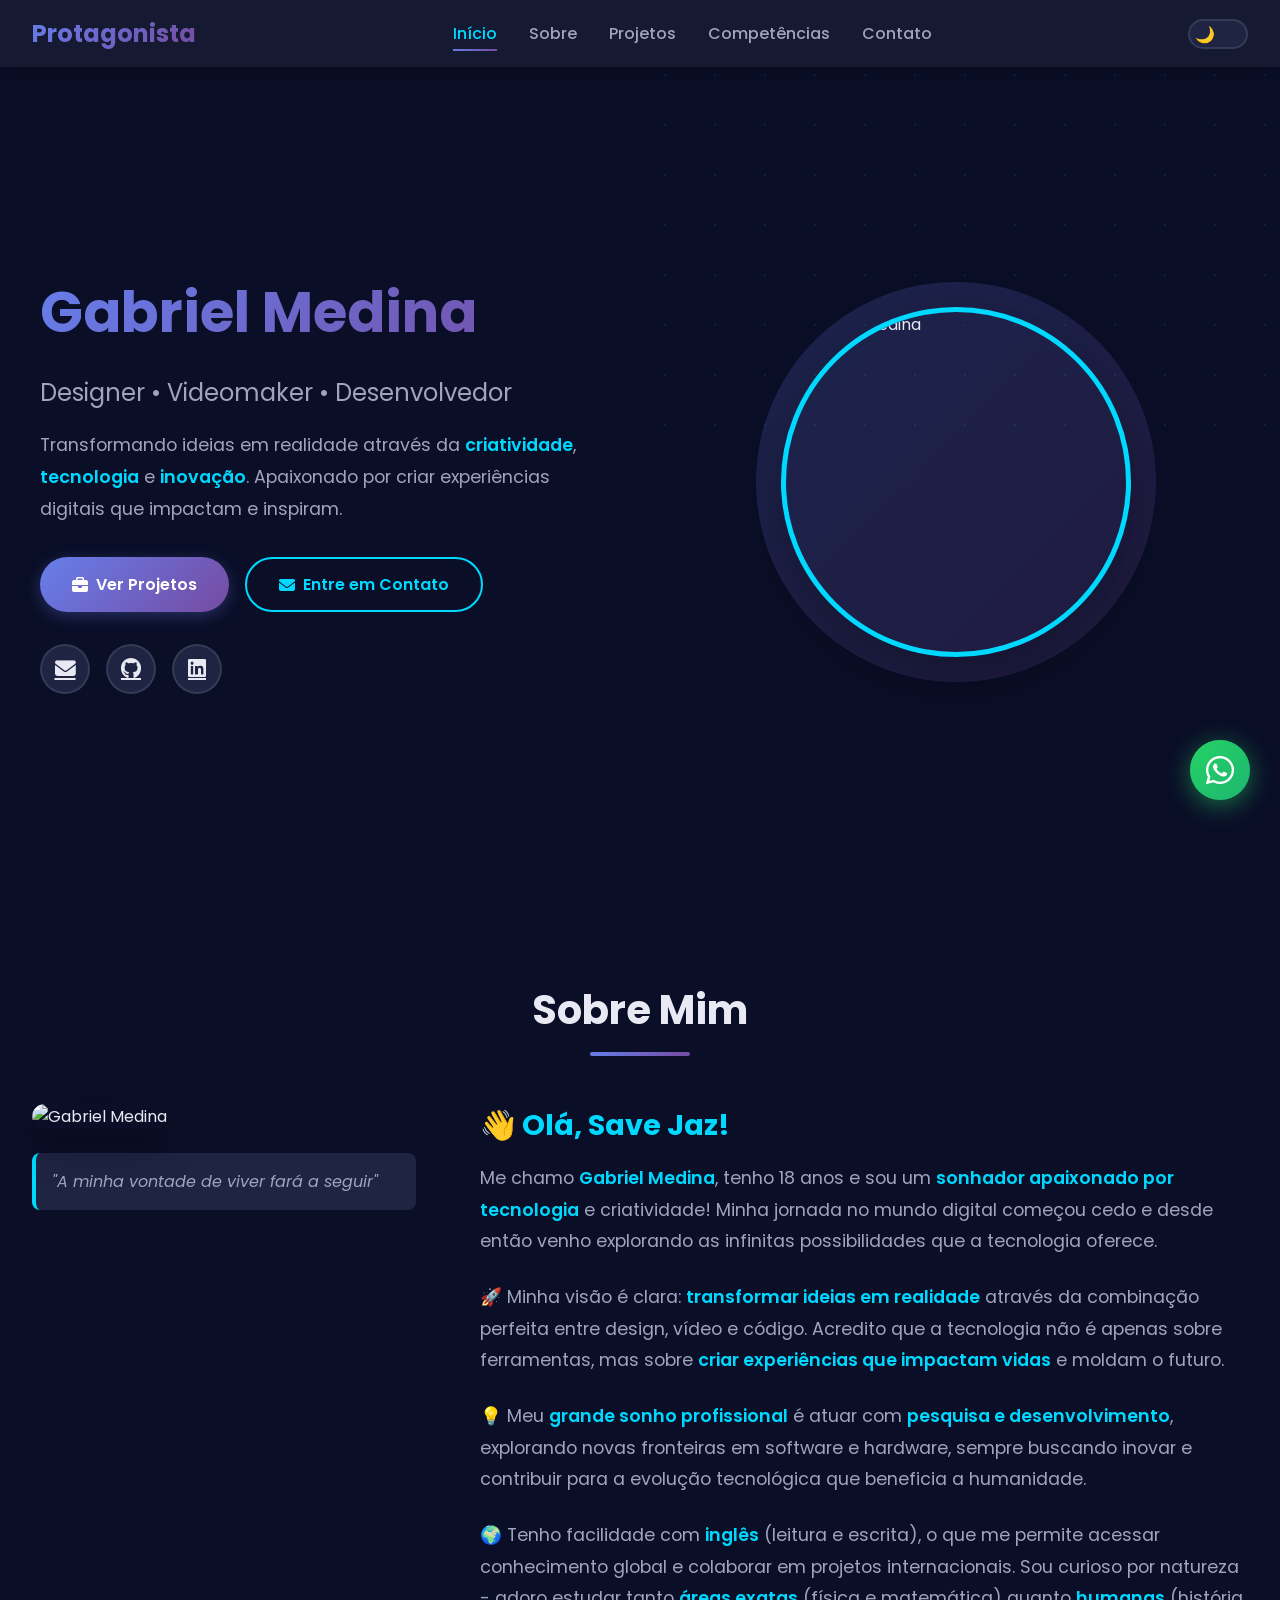
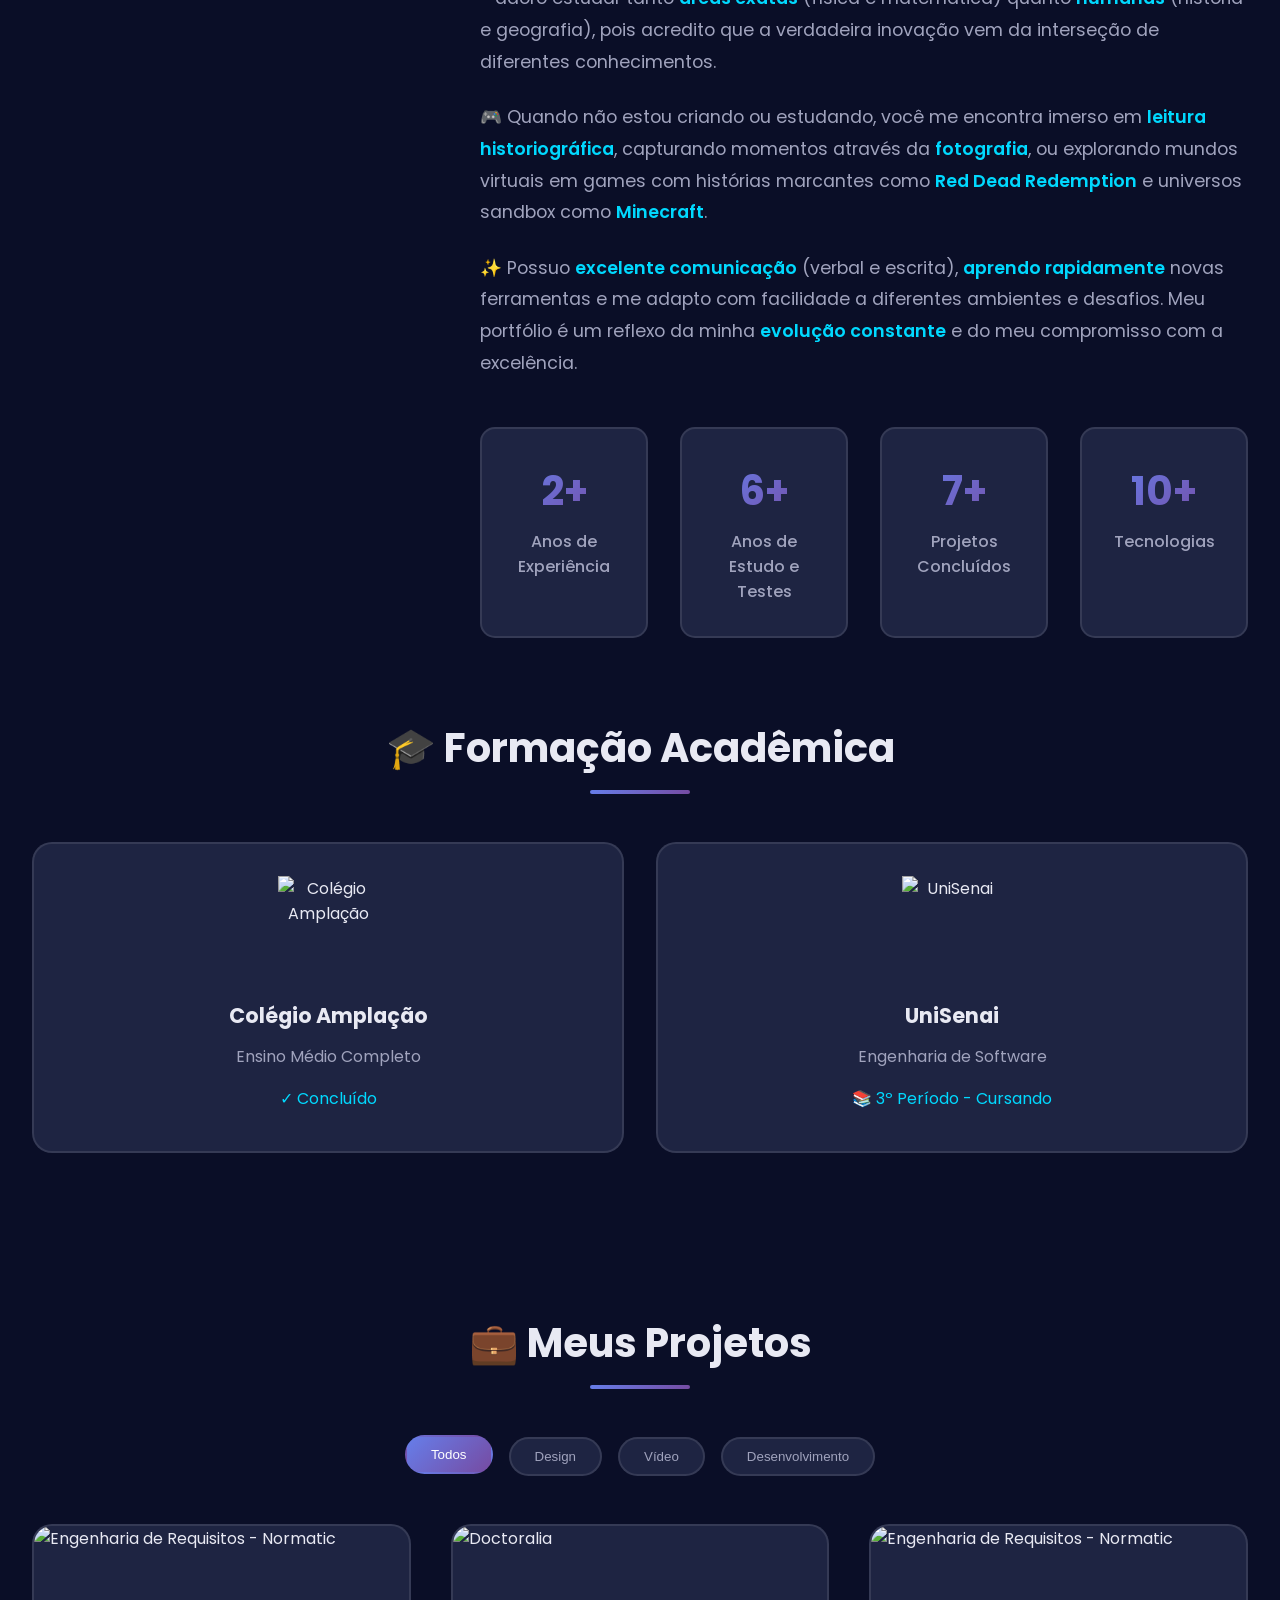
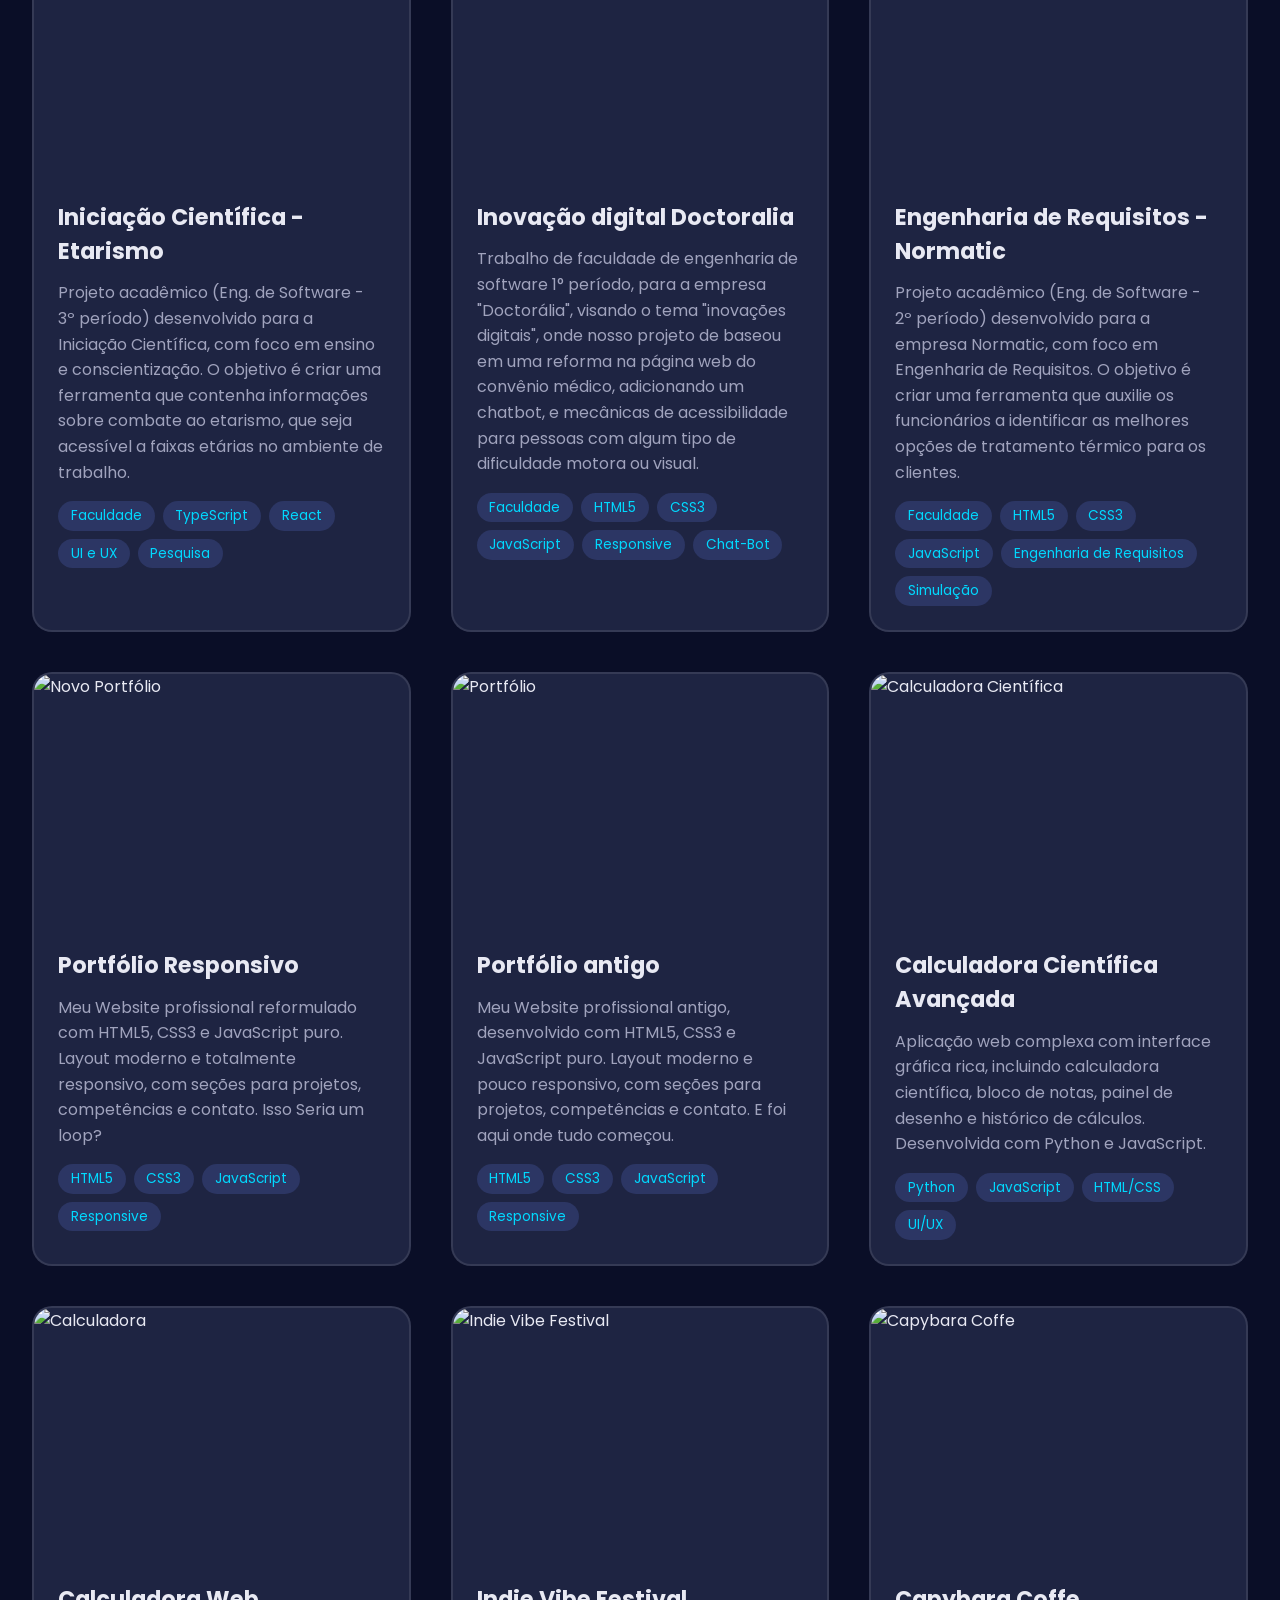
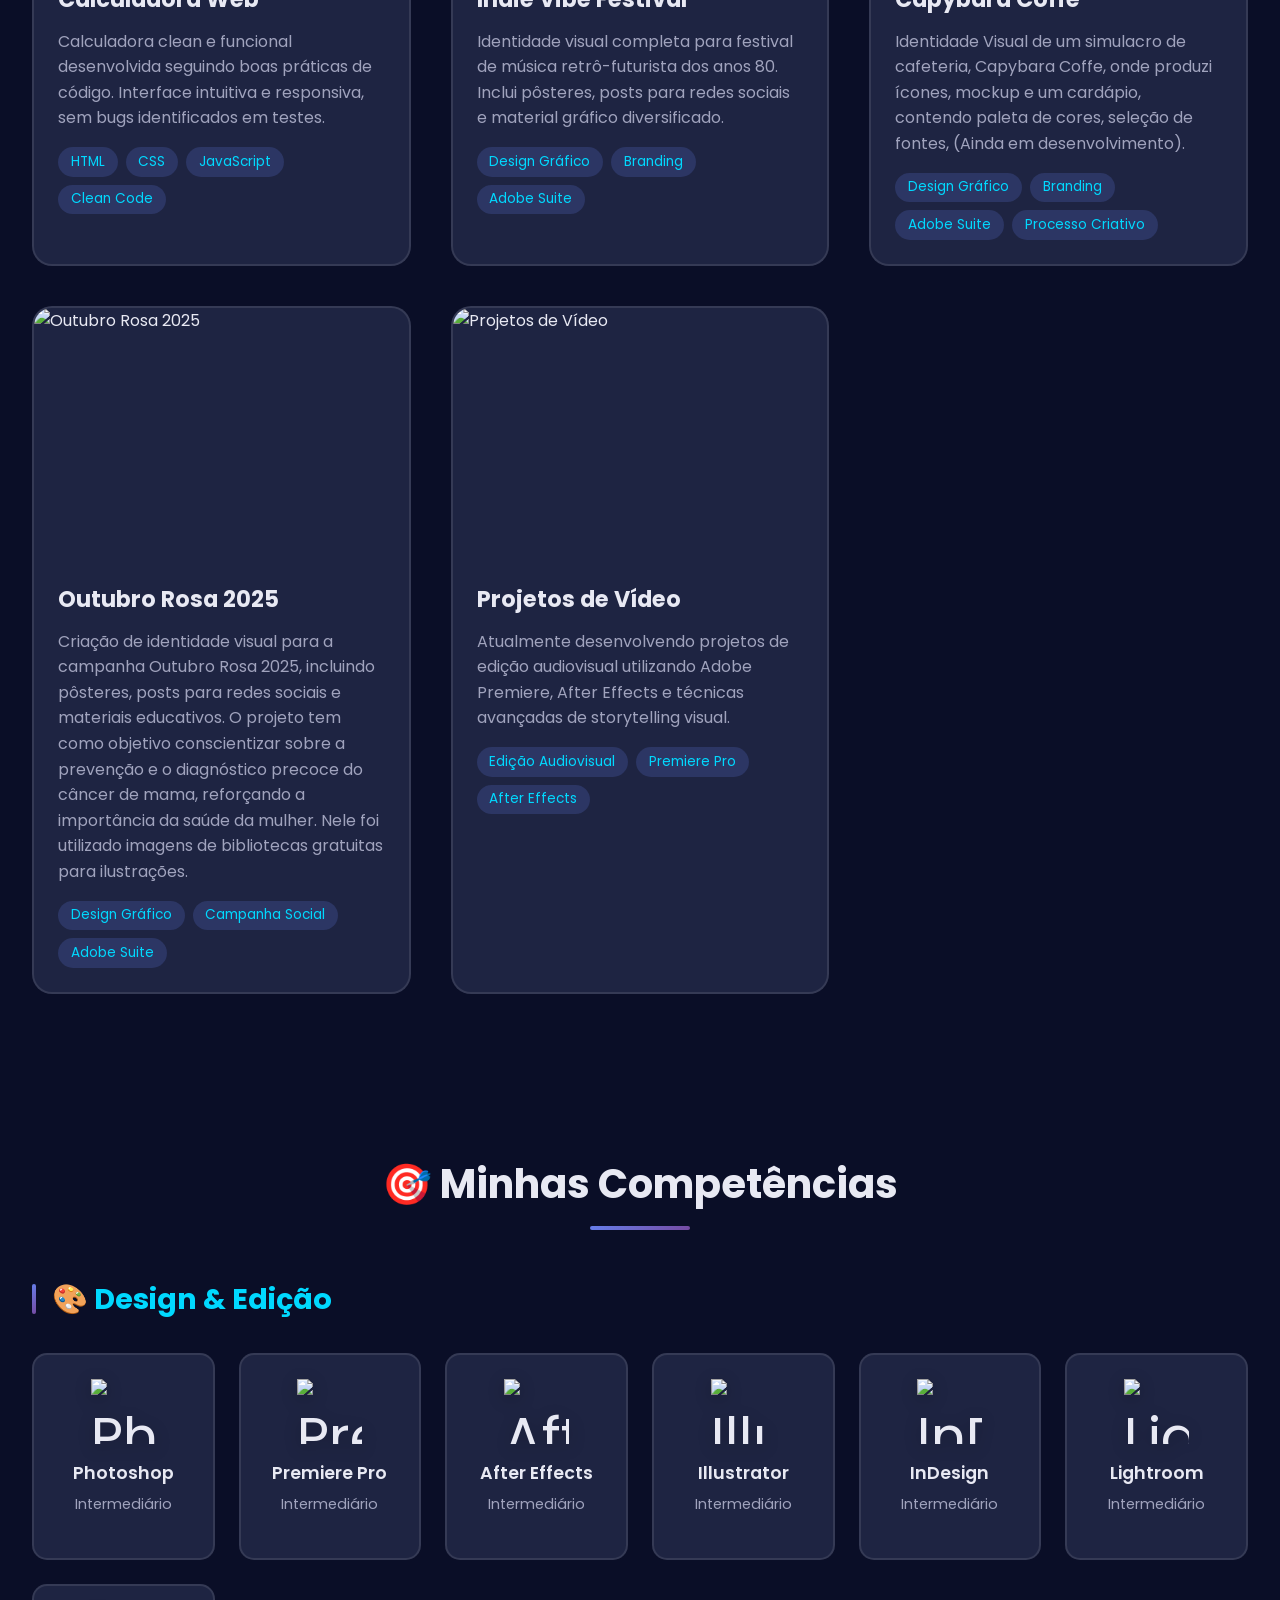
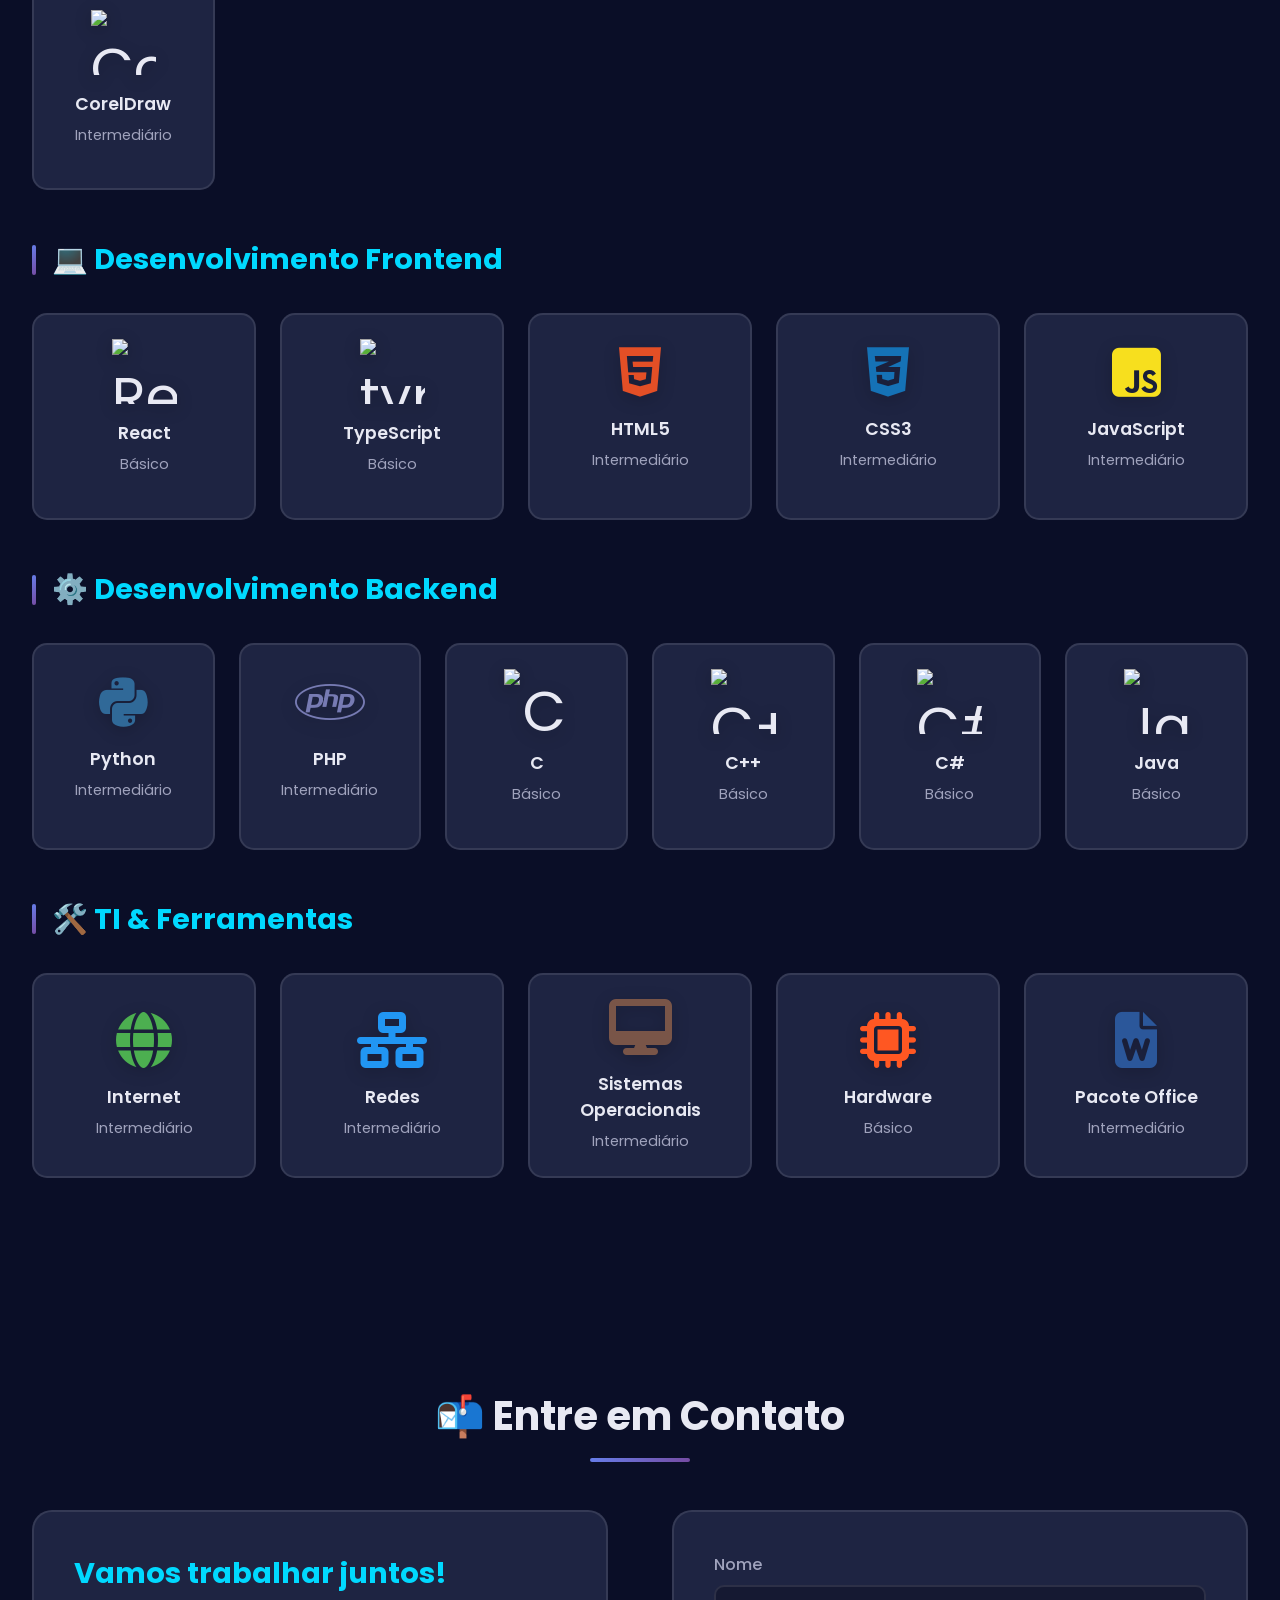
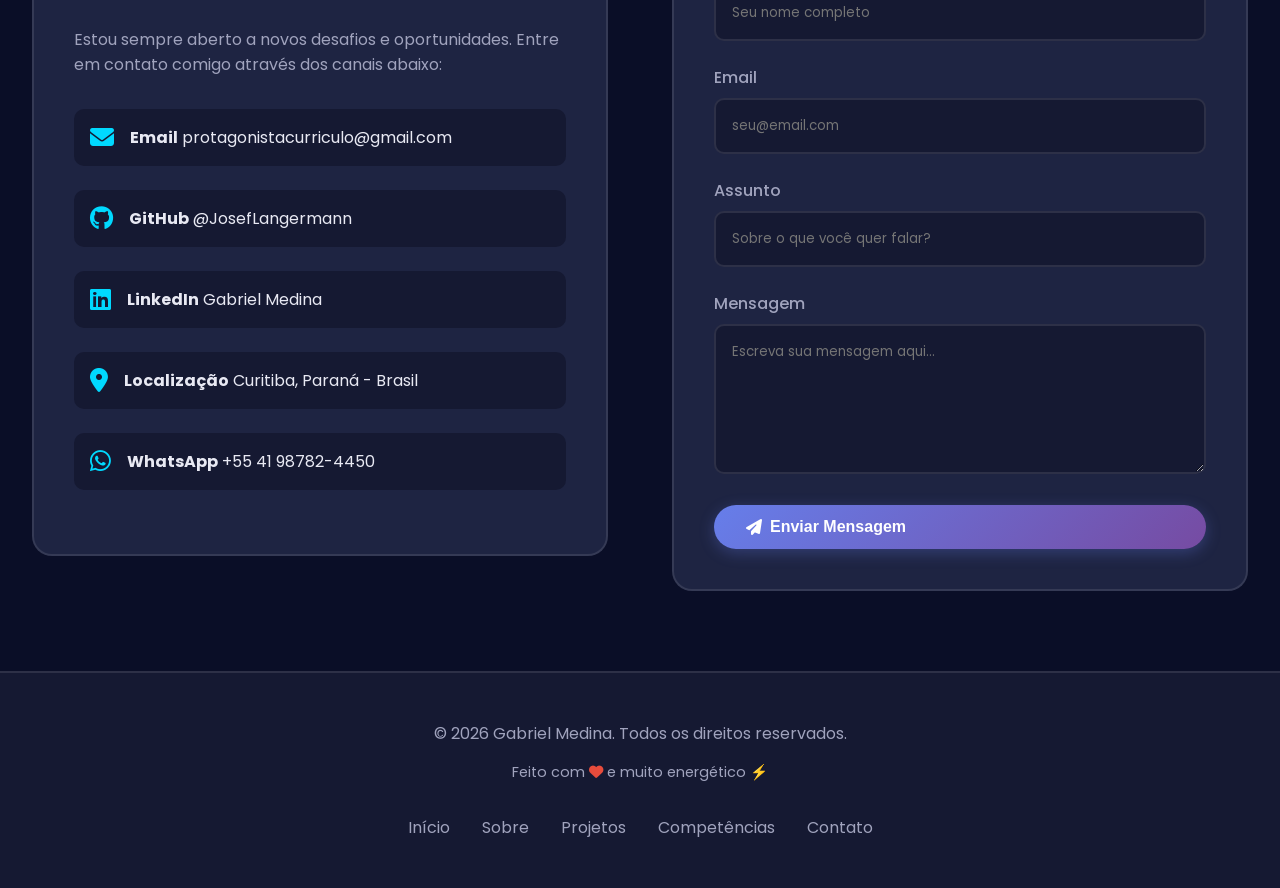
==== commit 551b0ba0: "Adicionando README, adicionando sistema EmailJS" ====
--- a/index.html
+++ b/index.html
@@ -79,7 +79,7 @@
           <a href="mailto:protagonistacurriculo@gmail.com" title="Email">
             <i class="fas fa-envelope"></i>
           </a>
-          <a href="https://github.com/TheNathan8123" target="_blank" title="GitHub">
+          <a href="https://github.com/JosefLangermann" target="_blank" title="GitHub">
             <i class="fab fa-github"></i>
           </a>
           <a href="https://www.linkedin.com/in/gabriel-medina-a032272a4" target="_blank" title="LinkedIn">
@@ -178,13 +178,19 @@
         </p>
 
         <!-- Estatísticas/Números -->
+
         <div class="stats">
+
           <div class="stat-card">
             <div class="stat-number">2+</div>
             <div class="stat-label">Anos de Experiência</div>
           </div>
           <div class="stat-card">
-            <div class="stat-number">10+</div>
+            <div class="stat-number">6+</div>
+            <div class="stat-label">Anos de Estudo e Testes</div>
+          </div>
+          <div class="stat-card">
+            <div class="stat-number">7+</div>
             <div class="stat-label">Projetos Concluídos</div>
           </div>
           <div class="stat-card">
@@ -213,7 +219,7 @@
           alt="UniSenai">
         <h3>UniSenai</h3>
         <p>Engenharia de Software</p>
-        <p style="color: var(--accent-primary); margin-top: 0.5rem;">📚 2º Período - Cursando</p>
+        <p style="color: var(--accent-primary); margin-top: 0.5rem;">📚 3º Período - Cursando</p>
       </div>
     </div>
   </section>
@@ -235,6 +241,213 @@
     <!-- Grid de projetos -->
     <div class="projects-grid">
 
+      <!-- PROJETO DESENVOLVIMENTO: Iniciação Científica - Etarismo -->
+      <div class="project-card" data-category="web">
+        <div class="project-image">
+          <img
+            src="https://res.cloudinary.com/dlamt1afm/image/upload/v1777669301/c95887ef-fe34-40e5-85c0-73861e87fa5c.png"
+            alt="Engenharia de Requisitos - Normatic" class="zoom-img">
+          <div class="project-overlay">
+            <a href="https://ic-etarismo.vercel.app" target="_blank" title="Ver Projeto">
+              <i class="fas fa-external-link-alt"></i>
+            </a>
+            <a href="https://github.com/JosefLangermann/ic_etarismo" target="_blank" title="Ver Código">
+              <i class="fab fa-github"></i>
+            </a>
+          </div>
+        </div>
+        <div class="project-info">
+          <h3>Iniciação Científica - Etarismo</h3>
+          <p>Projeto acadêmico (Eng. de Software - 3º período) desenvolvido para a Iniciação Científica, com foco em
+            ensino e conscientização.
+            O objetivo é criar uma ferramenta que contenha informações sobre combate ao etarismo,
+            que seja acessível a faixas etárias no ambiente de trabalho.</p>
+          <div class="project-tags">
+            <span class="tag">Faculdade</span>
+            <span class="tag">TypeScript</span>
+            <span class="tag">React</span>
+            <span class="tag">UI e UX</span>
+            <span class="tag">Pesquisa</span>
+          </div>
+        </div>
+      </div>
+
+      <!-- PROJETO DESENVOLVIMENTO: Inovação digital para a doctoralia -->
+      <div class="project-card" data-category="web">
+        <div class="project-image">
+          <img
+            src="https://res.cloudinary.com/dlamt1afm/image/upload/v1760483871/3cb35bbc-a4fe-46c6-99a2-2ac49e8160d2.png"
+            alt="Doctoralia" class="zoom-img">
+          <div class="project-overlay">
+            <a href="https://joseflangermann.github.io/doctoralia_project/" target="_blank" title="Ver Projeto">
+              <i class="fas fa-external-link-alt"></i>
+            </a>
+            <a href="https://github.com/JosefLangermann" target="_blank" title="Ver Código">
+              <i class="fab fa-github"></i>
+            </a>
+          </div>
+        </div>
+        <div class="project-info">
+          <h3>Inovação digital Doctoralia</h3>
+          <p>Trabalho de faculdade de engenharia de software 1° período, para a empresa "Doctorália",
+            visando o tema "inovações digitais", onde nosso projeto de baseou em uma reforma
+            na página web do convênio médico, adicionando um chatbot, e mecânicas de
+            acessibilidade para pessoas com algum tipo de dificuldade motora ou visual.</p>
+          <div class="project-tags">
+            <span class="tag">Faculdade</span>
+            <span class="tag">HTML5</span>
+            <span class="tag">CSS3</span>
+            <span class="tag">JavaScript</span>
+            <span class="tag">Responsive</span>
+            <span class="tag">Chat-Bot</span>
+          </div>
+        </div>
+      </div>
+
+      <!-- PROJETO DESENVOLVIMENTO: Engenharia de Requisitos - Normatic -->
+      <div class="project-card" data-category="web">
+        <div class="project-image">
+          <img src="https://res.cloudinary.com/dlamt1afm/image/upload/v1761671368/norm_iplikt.png"
+            alt="Engenharia de Requisitos - Normatic" class="zoom-img">
+          <div class="project-overlay">
+            <a href="https://joseflangermann.github.io/normatic_project/" target="_blank" title="Ver Projeto">
+              <i class="fas fa-external-link-alt"></i>
+            </a>
+            <a href="https://github.com/JosefLangermann" target="_blank" title="Ver Código">
+              <i class="fab fa-github"></i>
+            </a>
+          </div>
+        </div>
+        <div class="project-info">
+          <h3>Engenharia de Requisitos - Normatic</h3>
+          <p>Projeto acadêmico (Eng. de Software - 2º período) desenvolvido para a empresa Normatic, com foco em
+            Engenharia de
+            Requisitos. O objetivo é criar uma ferramenta que auxilie os funcionários a identificar as melhores opções
+            de
+            tratamento térmico para os clientes.</p>
+          <div class="project-tags">
+            <span class="tag">Faculdade</span>
+            <span class="tag">HTML5</span>
+            <span class="tag">CSS3</span>
+            <span class="tag">JavaScript</span>
+            <span class="tag">Engenharia de Requisitos</span>
+            <span class="tag">Simulação</span>
+          </div>
+        </div>
+      </div>
+
+      <!-- PROJETO DESENVOLVIMENTO: Novo Portfólio HTML Melhorado -->
+      <div class="project-card" data-category="web">
+        <div class="project-image">
+          <img
+            src="https://res.cloudinary.com/dlamt1afm/image/upload/v1760743238/ff613e3d-4ea0-4c9d-81e0-81927a9c087e.png"
+            alt="Novo Portfólio" class="zoom-img">
+          <div class="project-overlay">
+            <a href="https://joseflangermann.github.io/portfolio" target="_blank" title="Ver Projeto">
+              <i class="fas fa-external-link-alt"></i>
+            </a>
+            <a href="https://github.com/JosefLangermann" target="_blank" title="Ver Código">
+              <i class="fab fa-github"></i>
+            </a>
+          </div>
+        </div>
+        <div class="project-info">
+          <h3>Portfólio Responsivo</h3>
+          <p>Meu Website profissional reformulado com HTML5, CSS3 e JavaScript puro. Layout moderno e totalmente
+            responsivo, com seções para projetos, competências e contato. Isso Seria um loop?</p>
+          <div class="project-tags">
+            <span class="tag">HTML5</span>
+            <span class="tag">CSS3</span>
+            <span class="tag">JavaScript</span>
+            <span class="tag">Responsive</span>
+          </div>
+        </div>
+      </div>
+
+      <!-- PROJETO 2: Portfólio HTML -->
+      <div class="project-card" data-category="web">
+        <div class="project-image">
+          <img
+            src="https://res.cloudinary.com/dlamt1afm/image/upload/v1760743717/3d35472b-f659-402e-86f5-1b4fb0208fb3.png"
+            alt="Portfólio" class="zoom-img">
+          <div class="project-overlay">
+            <a href="https://joseflangermann.github.io/old_portfolio" target="_blank" title="Ver Projeto">
+              <i class="fas fa-external-link-alt"></i>
+            </a>
+            <a href="https://github.com/JosefLangermann" target="_blank" title="Ver Código">
+              <i class="fab fa-github"></i>
+            </a>
+          </div>
+        </div>
+        <div class="project-info">
+          <h3>Portfólio antigo</h3>
+          <p>Meu Website profissional antigo, desenvolvido com HTML5, CSS3 e JavaScript puro. Layout moderno e pouco
+            responsivo, com seções para projetos, competências e contato. E foi aqui onde tudo começou.</p>
+          <div class="project-tags">
+            <span class="tag">HTML5</span>
+            <span class="tag">CSS3</span>
+            <span class="tag">JavaScript</span>
+            <span class="tag">Responsive</span>
+          </div>
+        </div>
+      </div>
+
+      <!-- PROJETO 3: Calculadora Científica -->
+      <div class="project-card" data-category="web">
+        <div class="project-image">
+          <img
+            src="https://res.cloudinary.com/dlamt1afm/image/upload/v1759644278/Captura_de_tela_2025-10-05_025545_lny6gf.png"
+            alt="Calculadora Científica" class="zoom-img">
+          <div class="project-overlay">
+            <a href="https://joseflangermann.github.io/calculadoracientifica" target="_blank" title="Ver Projeto">
+              <i class="fas fa-external-link-alt"></i>
+            </a>
+            <a href="https://github.com/JosefLangermann" target="_blank" title="Ver Código">
+              <i class="fab fa-github"></i>
+            </a>
+          </div>
+        </div>
+        <div class="project-info">
+          <h3>Calculadora Científica Avançada</h3>
+          <p>Aplicação web complexa com interface gráfica rica, incluindo calculadora científica, bloco de notas, painel
+            de desenho e histórico de cálculos. Desenvolvida com Python e JavaScript.</p>
+          <div class="project-tags">
+            <span class="tag">Python</span>
+            <span class="tag">JavaScript</span>
+            <span class="tag">HTML/CSS</span>
+            <span class="tag">UI/UX</span>
+          </div>
+        </div>
+      </div>
+
+      <!-- PROJETO 4: Calculadora Simples -->
+      <div class="project-card" data-category="web">
+        <div class="project-image">
+          <img
+            src="https://res.cloudinary.com/dlamt1afm/image/upload/v1759690732/Captura_de_tela_2025-10-05_155107_wrkhuj.png"
+            alt="Calculadora" class="zoom-img">
+          <div class="project-overlay">
+            <a href="https://joseflangermann.github.io/calculadora" target="_blank" title="Ver Projeto">
+              <i class="fas fa-external-link-alt"></i>
+            </a>
+            <a href="https://github.com/JosefLangermann" target="_blank" title="Ver Código">
+              <i class="fab fa-github"></i>
+            </a>
+          </div>
+        </div>
+        <div class="project-info">
+          <h3>Calculadora Web</h3>
+          <p>Calculadora clean e funcional desenvolvida seguindo boas práticas de código. Interface intuitiva e
+            responsiva, sem bugs identificados em testes.</p>
+          <div class="project-tags">
+            <span class="tag">HTML</span>
+            <span class="tag">CSS</span>
+            <span class="tag">JavaScript</span>
+            <span class="tag">Clean Code</span>
+          </div>
+        </div>
+      </div>
+
       <!-- PROJETO 1: Indie Vibe Festival -->
       <div class="project-card" data-category="design">
         <div class="project-image">
@@ -286,37 +499,6 @@
             <span class="tag">Branding</span>
             <span class="tag">Adobe Suite</span>
             <span class="tag">Processo Criativo</span>
-          </div>
-        </div>
-      </div>
-
-      <!-- PROJETO DESIGN: Halloween Mágico e Divertido -->
-      <div class="project-card" data-category="design">
-        <div class="project-image">
-          <img src="https://res.cloudinary.com/dlamt1afm/image/upload/v1761328739/print_forDB_dslacj.png"
-            alt="Halloween Mágico e Divertido - Shopping Palladium" class="zoom-img">
-          <div class="project-overlay">
-            <a href="https://drive.google.com/drive/folders/164hU31LyHd5CRIaAasmspgKJG4XstuAx?usp=drive_link" target="_blank" title="Ver no Drive">
-              <i class="fas fa-external-link-alt"></i>
-            </a>
-            <a href="#" class="zoom-trigger" title="Visualizar">
-              <i class="fas fa-search-plus"></i>
-            </a>
-          </div>
-        </div>
-        <div class="project-info">
-          <h3>Halloween Mágico e Divertido</h3>
-          <p>Criação de identidade visual para o evento “Halloween Mágico e Divertido” do Shopping Palladium. O projeto
-            teve como objetivo transmitir uma atmosfera encantadora e segura para crianças e famílias, com peças para
-            redes
-            sociais, e-mail marketing e mídia local. A proposta visual equilibra o tema de Halloween com um toque lúdico
-            e
-            acolhedor. (Em desenvolvimento).</p>
-          <div class="project-tags">
-            <span class="tag">Design Gráfico</span>
-            <span class="tag">Campanha Comercial</span>
-            <span class="tag">Adobe Suite</span>
-            <span class="tag">Identidade Visual</span>
           </div>
         </div>
       </div>
@@ -347,182 +529,6 @@
             <span class="tag">Design Gráfico</span>
             <span class="tag">Campanha Social</span>
             <span class="tag">Adobe Suite</span>
-          </div>
-        </div>
-      </div>
-
-      <!-- PROJETO DESENVOLVIMENTO: Inovação digital para a doctoralia -->
-      <div class="project-card" data-category="web">
-        <div class="project-image">
-          <img
-            src="https://res.cloudinary.com/dlamt1afm/image/upload/v1760483871/3cb35bbc-a4fe-46c6-99a2-2ac49e8160d2.png"
-            alt="Doctoralia" class="zoom-img">
-          <div class="project-overlay">
-            <a href="https://thenathan8123.github.io/doctoralia_project/" target="_blank" title="Ver Projeto">
-              <i class="fas fa-external-link-alt"></i>
-            </a>
-            <a href="https://github.com/TheNathan8123" target="_blank" title="Ver Código">
-              <i class="fab fa-github"></i>
-            </a>
-          </div>
-        </div>
-        <div class="project-info">
-          <h3>Inovação digital Doctoralia</h3>
-          <p>Trabalho de faculdade de engenharia de software 1° período, para a empresa "Doctorália",
-            visando o tema "inovações digitais", onde nosso projeto de baseou em uma reforma
-            na página web do convênio médico, adicionando um chatbot, e mecânicas de
-            acessibilidade para pessoas com algum tipo de dificuldade motora ou visual.</p>
-          <div class="project-tags">
-            <span class="tag">Faculdade</span>
-            <span class="tag">HTML5</span>
-            <span class="tag">CSS3</span>
-            <span class="tag">JavaScript</span>
-            <span class="tag">Responsive</span>
-            <span class="tag">Chat-Bot</span>
-          </div>
-        </div>
-      </div>
-
-      <!-- PROJETO DESENVOLVIMENTO: Engenharia de Requisitos - Normatic -->
-      <div class="project-card" data-category="web">
-        <div class="project-image">
-          <img src="https://res.cloudinary.com/dlamt1afm/image/upload/v1761671368/norm_iplikt.png"
-            alt="Engenharia de Requisitos - Normatic" class="zoom-img">
-          <div class="project-overlay">
-            <a href="https://thenathan8123.github.io/normatic_project/" target="_blank" title="Ver Projeto">
-              <i class="fas fa-external-link-alt"></i>
-            </a>
-            <a href="https://github.com/TheNathan8123" target="_blank" title="Ver Código">
-              <i class="fab fa-github"></i>
-            </a>
-          </div>
-        </div>
-        <div class="project-info">
-          <h3>Engenharia de Requisitos - Normatic</h3>
-          <p>Projeto acadêmico (Eng. de Software - 2º período) desenvolvido para a empresa Normatic, com foco em
-            Engenharia de
-            Requisitos. O objetivo é criar uma ferramenta que auxilie os funcionários a identificar as melhores opções
-            de
-            tratamento térmico para os clientes.</p>
-          <div class="project-tags">
-            <span class="tag">Faculdade</span>
-            <span class="tag">HTML5</span>
-            <span class="tag">CSS3</span>
-            <span class="tag">JavaScript</span>
-            <span class="tag">Engenharia de Requisitos</span>
-            <span class="tag">Simulação</span>
-          </div>
-        </div>
-      </div>
-
-      <!-- PROJETO DESENVOLVIMENTO: Novo Portfólio HTML Melhorado -->
-      <div class="project-card" data-category="web">
-        <div class="project-image">
-          <img
-            src="https://res.cloudinary.com/dlamt1afm/image/upload/v1760743238/ff613e3d-4ea0-4c9d-81e0-81927a9c087e.png"
-            alt="Novo Portfólio" class="zoom-img">
-          <div class="project-overlay">
-            <a href="https://thenathan8123.github.io/portfolio" target="_blank" title="Ver Projeto">
-              <i class="fas fa-external-link-alt"></i>
-            </a>
-            <a href="https://github.com/TheNathan8123" target="_blank" title="Ver Código">
-              <i class="fab fa-github"></i>
-            </a>
-          </div>
-        </div>
-        <div class="project-info">
-          <h3>Portfólio Responsivo</h3>
-          <p>Meu Website profissional reformulado com HTML5, CSS3 e JavaScript puro. Layout moderno e totalmente
-            responsivo, com seções para projetos, competências e contato. Isso Seria um loop?</p>
-          <div class="project-tags">
-            <span class="tag">HTML5</span>
-            <span class="tag">CSS3</span>
-            <span class="tag">JavaScript</span>
-            <span class="tag">Responsive</span>
-          </div>
-        </div>
-      </div>
-
-      <!-- PROJETO 2: Portfólio HTML -->
-      <div class="project-card" data-category="web">
-        <div class="project-image">
-          <img
-            src="https://res.cloudinary.com/dlamt1afm/image/upload/v1760743717/3d35472b-f659-402e-86f5-1b4fb0208fb3.png"
-            alt="Portfólio" class="zoom-img">
-          <div class="project-overlay">
-            <a href="https://thenathan8123.github.io/old_portfolio" target="_blank" title="Ver Projeto">
-              <i class="fas fa-external-link-alt"></i>
-            </a>
-            <a href="https://github.com/TheNathan8123" target="_blank" title="Ver Código">
-              <i class="fab fa-github"></i>
-            </a>
-          </div>
-        </div>
-        <div class="project-info">
-          <h3>Portfólio antigo</h3>
-          <p>Meu Website profissional antigo, desenvolvido com HTML5, CSS3 e JavaScript puro. Layout moderno e pouco
-            responsivo, com seções para projetos, competências e contato. E foi aqui onde tudo começou.</p>
-          <div class="project-tags">
-            <span class="tag">HTML5</span>
-            <span class="tag">CSS3</span>
-            <span class="tag">JavaScript</span>
-            <span class="tag">Responsive</span>
-          </div>
-        </div>
-      </div>
-
-      <!-- PROJETO 3: Calculadora Científica -->
-      <div class="project-card" data-category="web">
-        <div class="project-image">
-          <img
-            src="https://res.cloudinary.com/dlamt1afm/image/upload/v1759644278/Captura_de_tela_2025-10-05_025545_lny6gf.png"
-            alt="Calculadora Científica" class="zoom-img">
-          <div class="project-overlay">
-            <a href="https://thenathan8123.github.io/calculadoracientifica" target="_blank" title="Ver Projeto">
-              <i class="fas fa-external-link-alt"></i>
-            </a>
-            <a href="https://github.com/TheNathan8123" target="_blank" title="Ver Código">
-              <i class="fab fa-github"></i>
-            </a>
-          </div>
-        </div>
-        <div class="project-info">
-          <h3>Calculadora Científica Avançada</h3>
-          <p>Aplicação web complexa com interface gráfica rica, incluindo calculadora científica, bloco de notas, painel
-            de desenho e histórico de cálculos. Desenvolvida com Python e JavaScript.</p>
-          <div class="project-tags">
-            <span class="tag">Python</span>
-            <span class="tag">JavaScript</span>
-            <span class="tag">HTML/CSS</span>
-            <span class="tag">UI/UX</span>
-          </div>
-        </div>
-      </div>
-
-      <!-- PROJETO 4: Calculadora Simples -->
-      <div class="project-card" data-category="web">
-        <div class="project-image">
-          <img
-            src="https://res.cloudinary.com/dlamt1afm/image/upload/v1759690732/Captura_de_tela_2025-10-05_155107_wrkhuj.png"
-            alt="Calculadora" class="zoom-img">
-          <div class="project-overlay">
-            <a href="https://thenathan8123.github.io/calculadora" target="_blank" title="Ver Projeto">
-              <i class="fas fa-external-link-alt"></i>
-            </a>
-            <a href="https://github.com/TheNathan8123" target="_blank" title="Ver Código">
-              <i class="fab fa-github"></i>
-            </a>
-          </div>
-        </div>
-        <div class="project-info">
-          <h3>Calculadora Web</h3>
-          <p>Calculadora clean e funcional desenvolvida seguindo boas práticas de código. Interface intuitiva e
-            responsiva, sem bugs identificados em testes.</p>
-          <div class="project-tags">
-            <span class="tag">HTML</span>
-            <span class="tag">CSS</span>
-            <span class="tag">JavaScript</span>
-            <span class="tag">Clean Code</span>
           </div>
         </div>
       </div>
@@ -580,7 +586,7 @@
           <!-- Adobe Photoshop -->
           <div class="skill-card">
             <img
-              src="https://upload.wikimedia.org/wikipedia/commons/thumb/a/af/Adobe_Photoshop_CC_icon.svg/1024px-Adobe_Photoshop_CC_icon.svg.png"
+              src="https://images-eds-ssl.xboxlive.com/image?url=4rt9.lXDC4H_93laV1_eHHFT949fUipzkiFOBH3fAiZZUCdYojwUyX2aTonS1aIwMrx6NUIsHfUHSLzjGJFxxhfRM_njI7Pu32CmBLMdmnkX0qdePAMKtk5Un2PbNX7i3tVtXnA.ppL2Re1YEUCcfi2F6Z8SVSt2m5uqqDOXAvc-&format=source&h=210"
               alt="Photoshop">
             <h4>Photoshop</h4>
             <p class="skill-level">Intermediário</p>
@@ -592,7 +598,7 @@
           <!-- Adobe Premiere -->
           <div class="skill-card">
             <img
-              src="https://upload.wikimedia.org/wikipedia/commons/thumb/4/40/Adobe_Premiere_Pro_CC_icon.svg/2101px-Adobe_Premiere_Pro_CC_icon.svg.png"
+              src="https://upload.wikimedia.org/wikipedia/commons/thumb/3/34/Adobe_Premiere_Pro_CC_2026_icon.svg/250px-Adobe_Premiere_Pro_CC_2026_icon.svg.png"
               alt="Premiere">
             <h4>Premiere Pro</h4>
             <p class="skill-level">Intermediário</p>
@@ -604,7 +610,7 @@
           <!-- After Effects -->
           <div class="skill-card">
             <img
-              src="https://upload.wikimedia.org/wikipedia/commons/thumb/c/cb/Adobe_After_Effects_CC_icon.svg/1200px-Adobe_After_Effects_CC_icon.svg.png"
+              src="https://upload.wikimedia.org/wikipedia/commons/thumb/c/cb/Adobe_After_Effects_CC_icon.svg/3840px-Adobe_After_Effects_CC_icon.svg.png"
               alt="After Effects">
             <h4>After Effects</h4>
             <p class="skill-level">Intermediário</p>
@@ -616,7 +622,7 @@
           <!-- Illustrator -->
           <div class="skill-card">
             <img
-              src="https://upload.wikimedia.org/wikipedia/commons/thumb/f/fb/Adobe_Illustrator_CC_icon.svg/1024px-Adobe_Illustrator_CC_icon.svg.png"
+              src="https://upload.wikimedia.org/wikipedia/commons/thumb/f/fb/Adobe_Illustrator_CC_icon.svg/500px-Adobe_Illustrator_CC_icon.svg.png"
               alt="Illustrator">
             <h4>Illustrator</h4>
             <p class="skill-level">Intermediário</p>
@@ -628,7 +634,7 @@
           <!-- InDesign -->
           <div class="skill-card">
             <img
-              src="https://upload.wikimedia.org/wikipedia/commons/thumb/4/48/Adobe_InDesign_CC_icon.svg/1200px-Adobe_InDesign_CC_icon.svg.png"
+              src="https://upload.wikimedia.org/wikipedia/commons/thumb/4/48/Adobe_InDesign_CC_icon.svg/1280px-Adobe_InDesign_CC_icon.svg.png"
               alt="InDesign">
             <h4>InDesign</h4>
             <p class="skill-level">Intermediário</p>
@@ -640,7 +646,7 @@
           <!-- Lightroom -->
           <div class="skill-card">
             <img
-              src="https://upload.wikimedia.org/wikipedia/commons/thumb/b/b6/Adobe_Photoshop_Lightroom_CC_logo.svg/2101px-Adobe_Photoshop_Lightroom_CC_logo.svg.png"
+              src="https://images-eds-ssl.xboxlive.com/image?url=4rt9.lXDC4H_93laV1_eHHFT949fUipzkiFOBH3fAiZZUCdYojwUyX2aTonS1aIwMrx6NUIsHfUHSLzjGJFxxneokBJ0GAZvX9IDejsY5F8JO8IA1vkb9kg7qxzV9vgAw2AURObb.T9HpznJCMQnFdx6bn4QAKWL85WGHnvRoPM-&format=source&h=210"
               alt="Lightroom">
             <h4>Lightroom</h4>
             <p class="skill-level">Intermediário</p>
@@ -667,6 +673,28 @@
       <div class="skill-category">
         <h3>💻 Desenvolvimento Frontend</h3>
         <div class="skills-grid">
+
+          <div class="skill-card">
+            <img
+              src="https://upload.wikimedia.org/wikipedia/commons/thumb/a/a7/React-icon.svg/1280px-React-icon.svg.png"
+              alt="React">
+            <h4>React</h4>
+            <p class="skill-level">Básico</p>
+            <div class="skill-bar">
+              <div class="skill-progress" data-progress="40"></div>
+            </div>
+          </div>
+
+          <div class="skill-card">
+            <img
+              src="https://upload.wikimedia.org/wikipedia/commons/thumb/f/f5/Typescript.svg/1280px-Typescript.svg.png"
+              alt="typescript">
+            <h4>TypeScript</h4>
+            <p class="skill-level">Básico</p>
+            <div class="skill-bar">
+              <div class="skill-progress" data-progress="40"></div>
+            </div>
+          </div>
 
           <div class="skill-card">
             <i class="fab fa-html5" style="color: #e34f26;"></i>
@@ -837,7 +865,7 @@
           <i class="fab fa-github"></i>
           <div>
             <strong>GitHub</strong>
-            <a href="https://github.com/TheNathan8123" target="_blank">@TheNathan8123</a>
+            <a href="https://github.com/JosefLangermann" target="_blank">@JosefLangermann</a>
           </div>
         </div>
 
@@ -904,7 +932,7 @@
        FOOTER
        ========================================== -->
   <footer>
-    <p>&copy; 2025 Gabriel Medina. Todos os direitos reservados.</p>
+    <p>&copy; 2026 Gabriel Medina. Todos os direitos reservados.</p>
     <p style="font-size: 0.9rem; margin-top: 0.5rem;">
       Feito com <i class="fas fa-heart" style="color: #e74c3c;"></i> e muito energético ⚡
     </p>
@@ -939,6 +967,7 @@
   <!-- ==========================================
        JAVASCRIPT
        ========================================== -->
+  <script type="text/javascript" src="https://cdn.jsdelivr.net/npm/@emailjs/browser@4/dist/email.min.js"></script>
   <script src="portfolio.js"></script>
 
 
--- a/portfolio.css
+++ b/portfolio.css
@@ -1975,4 +1975,4 @@
         font-size: 0.75rem;
         padding: 0.25rem 0.6rem;
       }
-    }
+    }
